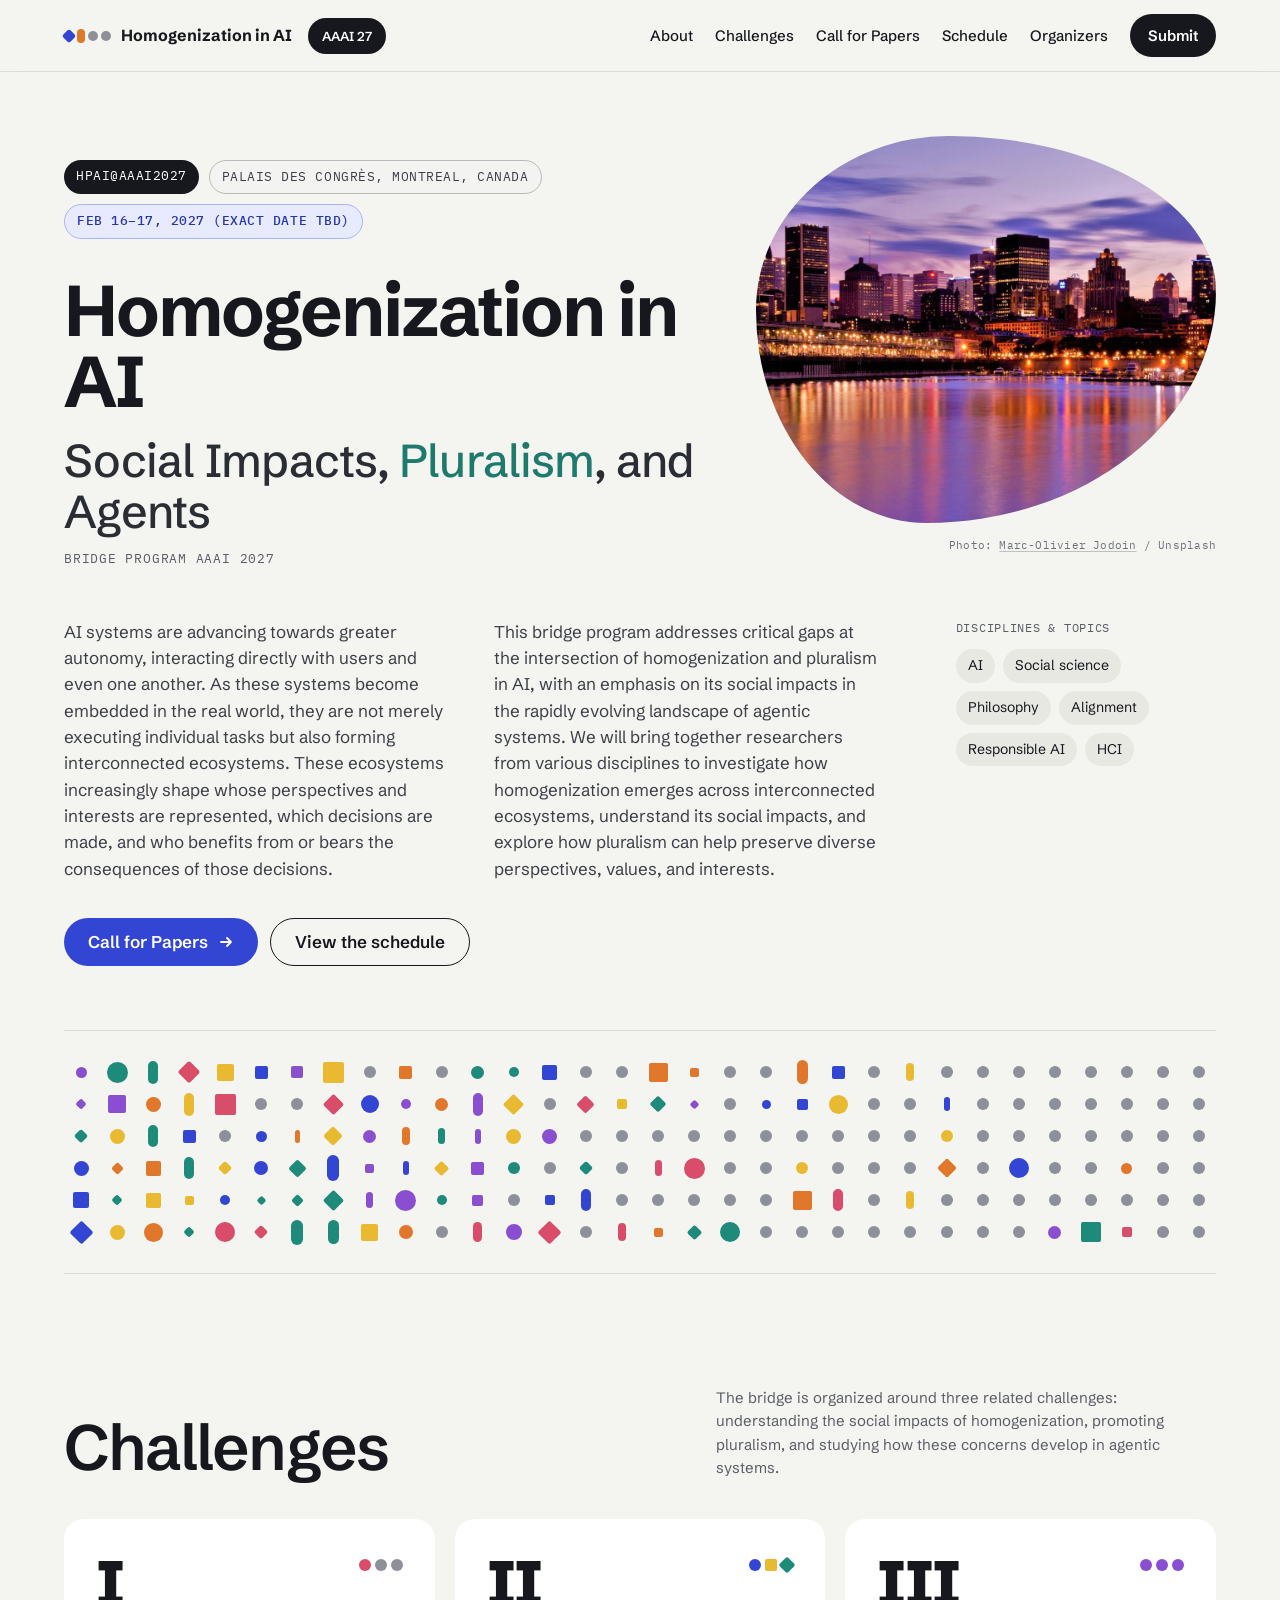
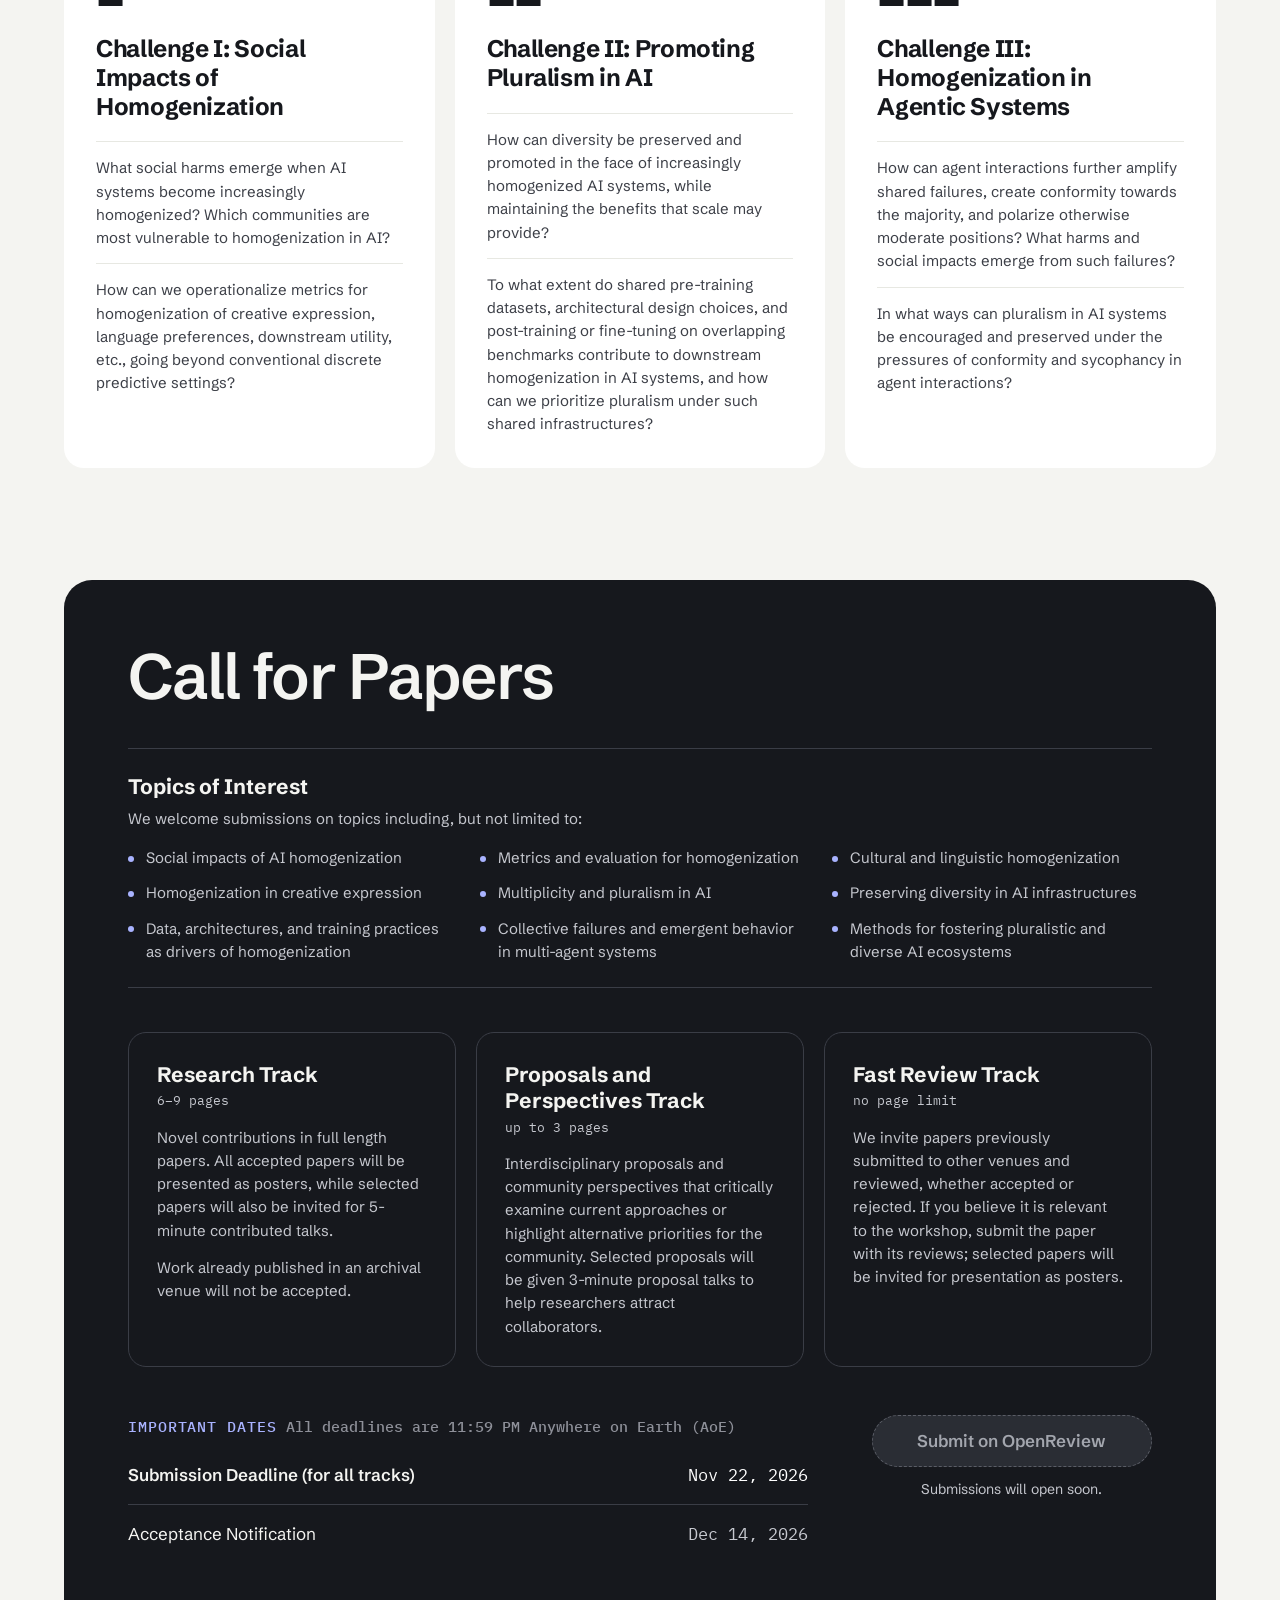
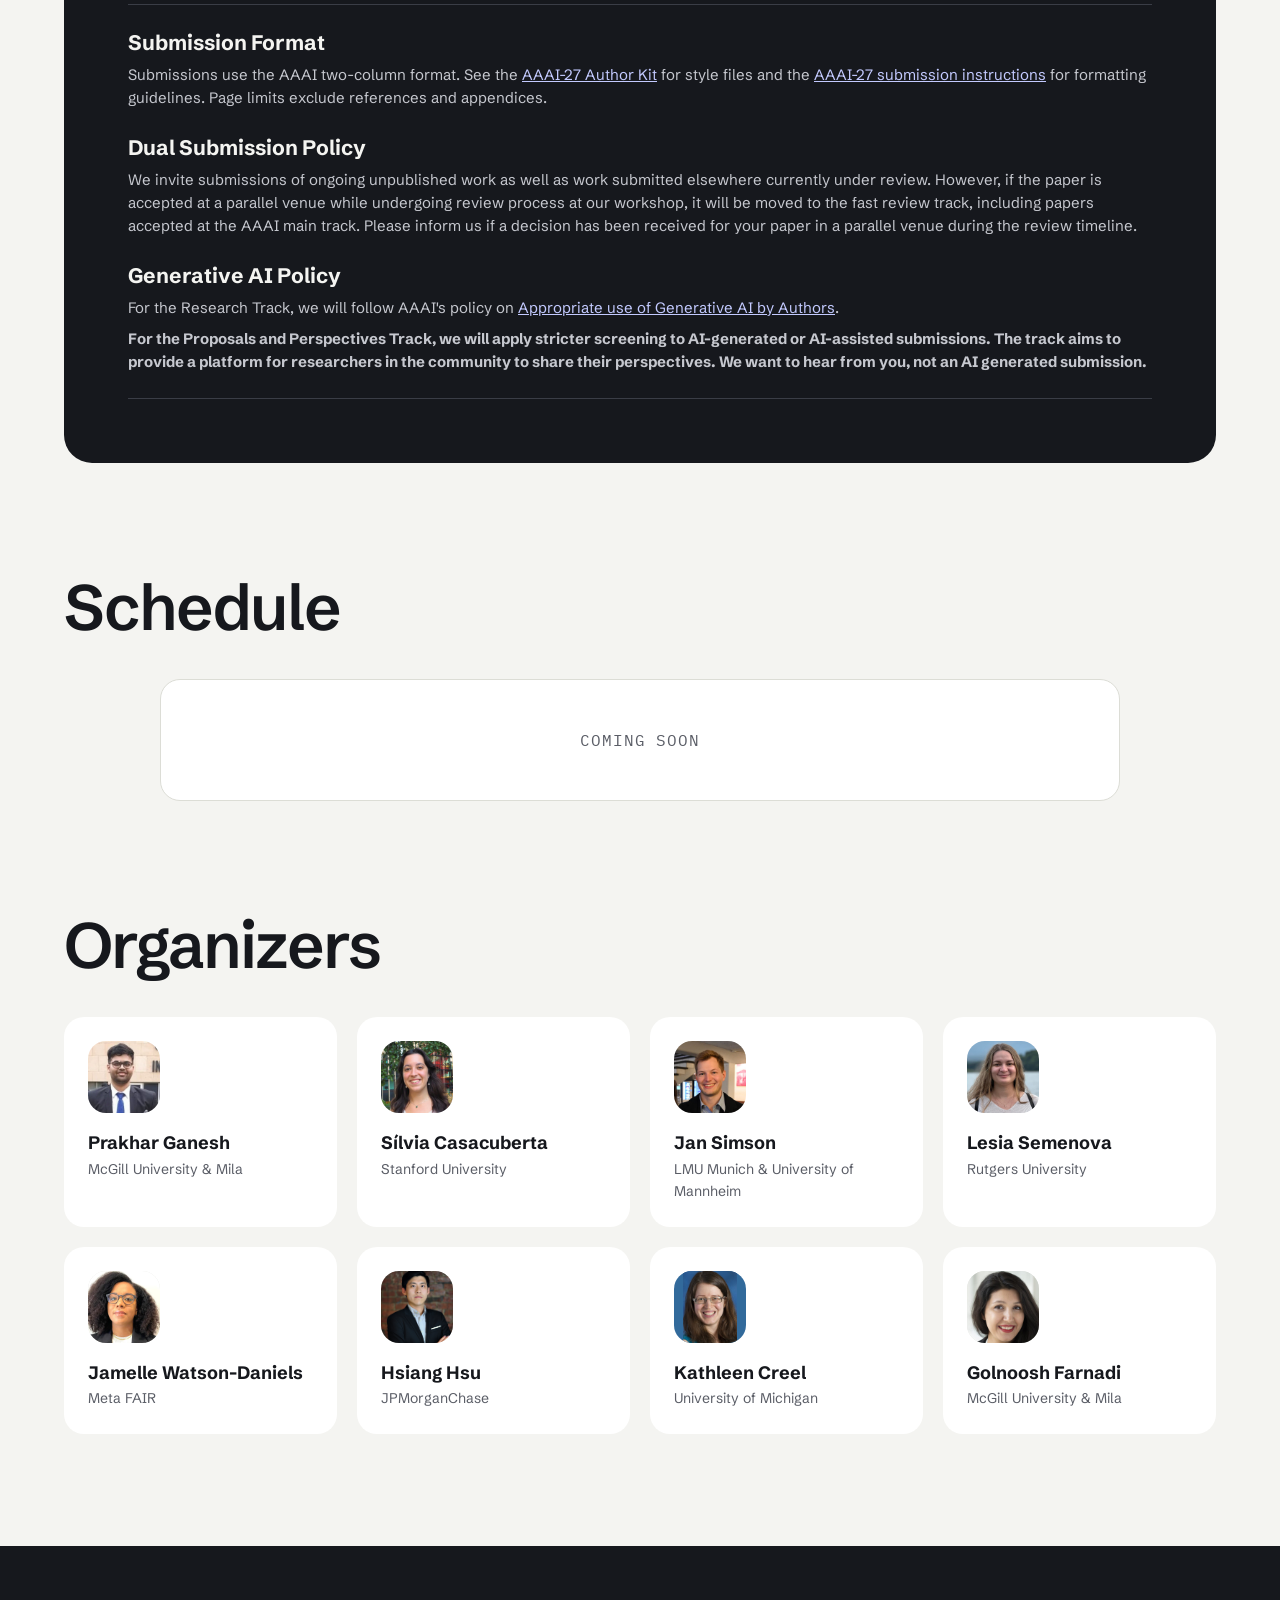
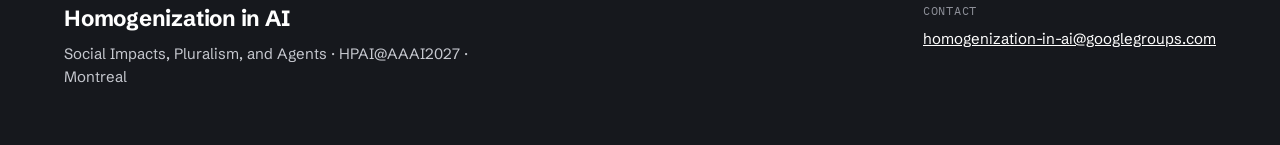
==== aaai27/index.html @ 2ce036da "Add social link preview metadata and card image Add a 1200x630 Open Graph / X card image based on th" ====
<!doctype html>
<html lang="en">
<head>
<meta charset="utf-8">
<meta name="viewport" content="width=device-width, initial-scale=1">
<title>Homogenization in AI — HPAI@AAAI2027</title>
<meta name="description" content="Homogenization in AI: Social Impacts, Pluralism, and Agents. A bridge program at AAAI 2027 in Montreal, Canada, February 16–17, 2027. Submissions due November 22, 2026.">
<link rel="canonical" href="https://homogenization-in-ai.github.io/aaai27/">
<meta name="theme-color" content="#F4F4F1">

<!-- Open Graph (Facebook, LinkedIn, WhatsApp, Slack, Discord, iMessage, Bluesky, Mastodon) -->
<meta property="og:type" content="website">
<meta property="og:site_name" content="Homogenization in AI">
<meta property="og:locale" content="en_US">
<meta property="og:url" content="https://homogenization-in-ai.github.io/aaai27/">
<meta property="og:title" content="Homogenization in AI — HPAI@AAAI2027">
<meta property="og:description" content="Social Impacts, Pluralism, and Agents. A bridge program at AAAI 2027 in Montreal, Canada. Submissions due November 22, 2026.">
<meta property="og:image" content="https://homogenization-in-ai.github.io/assets/img/social/og-image.jpg">
<meta property="og:image:secure_url" content="https://homogenization-in-ai.github.io/assets/img/social/og-image.jpg">
<meta property="og:image:type" content="image/jpeg">
<meta property="og:image:width" content="1200">
<meta property="og:image:height" content="630">
<meta property="og:image:alt" content="Homogenization in AI: Social Impacts, Pluralism, and Agents. Bridge program at AAAI 2027, February 16–17, 2027, Montreal, Canada. Call for papers deadline November 22, 2026.">

<!-- X / Twitter -->
<meta name="twitter:card" content="summary_large_image">
<meta name="twitter:title" content="Homogenization in AI — HPAI@AAAI2027">
<meta name="twitter:description" content="Social Impacts, Pluralism, and Agents. A bridge program at AAAI 2027 in Montreal, Canada. Submissions due November 22, 2026.">
<meta name="twitter:image" content="https://homogenization-in-ai.github.io/assets/img/social/og-image.jpg">
<meta name="twitter:image:alt" content="Homogenization in AI: Social Impacts, Pluralism, and Agents. Bridge program at AAAI 2027, February 16–17, 2027, Montreal, Canada. Call for papers deadline November 22, 2026.">

<!-- Icons -->
<link rel="icon" href="../assets/img/favicon.svg" type="image/svg+xml">
<link rel="icon" href="../assets/img/icon-512.png" type="image/png" sizes="512x512">
<link rel="apple-touch-icon" href="../assets/img/apple-touch-icon.png">
<link rel="preconnect" href="https://fonts.googleapis.com">
<link rel="preconnect" href="https://fonts.gstatic.com" crossorigin>
<link href="https://fonts.googleapis.com/css2?family=Schibsted+Grotesk:wght@400;500;600;700;800&amp;family=IBM+Plex+Mono:wght@400;500&amp;display=swap" rel="stylesheet">
<link rel="stylesheet" href="../assets/css/style.css">
</head>
<body>

<header class="site-header">
  <nav class="nav wrap" aria-label="Main">
    <div class="brand-group">
      <a href="#top" class="brand">
        <span class="brand-mark" aria-hidden="true">
          <span class="bm bm-diamond"></span>
          <span class="bm bm-pill"></span>
          <span class="bm bm-dot"></span>
          <span class="bm bm-dot"></span>
        </span>
        Homogenization in AI
      </a>
      <a href="./" class="event-link" aria-current="page">AAAI 27</a>
    </div>
    <div class="nav-links">
      <a href="#top">About</a>
      <a href="#challenges">Challenges</a>
      <a href="#cfp">Call for Papers</a>
      <a href="#schedule">Schedule</a>
      <a href="#organizers">Organizers</a>
      <a href="#cfp" class="nav-cta">Submit</a>
    </div>
  </nav>
</header>

<main>

<!-- HERO -->
<section id="top" class="hero wrap">
  <figure class="hero-media">
    <div class="hero-blob" role="img" aria-label="The Montreal skyline at dusk, reflected in the St. Lawrence River"></div>
    <figcaption class="photo-credit">Photo: <a href="https://unsplash.com/photos/landscape-photography-of-skyscrapers-BG9oZ15a4Xk">Marc-Olivier Jodoin</a> / Unsplash</figcaption>
  </figure>

  <div class="hero-head">
  <div class="hero-tags">
    <span class="tag tag-solid">HPAI@AAAI2027</span>
    <span class="tag tag-outline">Palais des congrès, Montreal, Canada</span>
    <span class="tag tag-date">Feb 16–17, 2027 (Exact date TBD)</span>
  </div>
  <h1 class="hero-title">Homogenization in AI</h1>
  <p class="hero-sub">Social Impacts, <span class="teal">Pluralism</span>, and Agents</p>
  <p class="hero-program">Bridge Program AAAI 2027</p>
  </div>

  <div class="hero-body">
    <div class="hero-text">
      <p>AI systems are advancing towards greater autonomy, interacting directly with users and even one another. As these systems become embedded in the real world, they are not merely executing individual tasks but also forming interconnected ecosystems. These ecosystems increasingly shape whose perspectives and interests are represented, which decisions are made, and who benefits from or bears the consequences of those decisions.</p>
      <p>This bridge program addresses critical gaps at the intersection of homogenization and pluralism in AI, with an emphasis on its social impacts in the rapidly evolving landscape of agentic systems. We will bring together researchers from various disciplines to investigate how homogenization emerges across interconnected ecosystems, understand its social impacts, and explore how pluralism can help preserve diverse perspectives, values, and interests.</p>
    </div>
    <div class="hero-topics">
      <p class="eyebrow">Disciplines &amp; topics</p>
      <div class="chips">
        <span>AI</span><span>Social science</span><span>Philosophy</span><span>Alignment</span><span>Responsible AI</span><span>HCI</span>
      </div>
    </div>
  </div>

  <div class="hero-actions">
    <a href="#cfp" class="btn btn-primary">Call for Papers
      <svg aria-hidden="true" width="16" height="16" viewBox="0 0 16 16" fill="none" stroke="currentColor" stroke-width="1.8" stroke-linecap="round" stroke-linejoin="round"><path d="M3 8h10M9 4l4 4-4 4"/></svg>
    </a>
    <a href="#schedule" class="btn btn-outline">View the schedule</a>
  </div>
</section>

<!-- MOTIF: diversity converging into sameness -->
<section class="wrap motif-section" aria-label="Illustration: varied shapes gradually converge into identical grey dots">
  <div class="motif-frame">
    <div class="motif" id="motif" aria-hidden="true"></div>
  </div>
</section>

<!-- CHALLENGES -->
<section id="challenges" class="section wrap">
  <div class="section-head">
    <h2>Challenges</h2>
    <p>The bridge is organized around three related challenges: understanding the social impacts of homogenization, promoting pluralism, and studying how these concerns develop in agentic systems.</p>
  </div>
  <div class="cards">
    <article class="card">
      <div class="card-top">
        <span class="numeral">I</span>
        <span class="glyphs" aria-hidden="true"><span class="g dot rose"></span><span class="g dot grey"></span><span class="g dot grey"></span></span>
      </div>
      <h3>Challenge I: Social Impacts of Homogenization</h3>
      <ul>
        <li>What social harms emerge when AI systems become increasingly homogenized? Which communities are most vulnerable to homogenization in AI?</li>
        <li>How can we operationalize metrics for homogenization of creative expression, language preferences, downstream utility, etc., going beyond conventional discrete predictive settings?</li>
      </ul>
    </article>
    <article class="card">
      <div class="card-top">
        <span class="numeral">II</span>
        <span class="glyphs" aria-hidden="true"><span class="g dot blue"></span><span class="g sq yellow"></span><span class="g sq diamond teal-bg"></span></span>
      </div>
      <h3>Challenge II: Promoting Pluralism in AI</h3>
      <ul>
        <li>How can diversity be preserved and promoted in the face of increasingly homogenized AI systems, while maintaining the benefits that scale may provide?</li>
        <li>To what extent do shared pre-training datasets, architectural design choices, and post-training or fine-tuning on overlapping benchmarks contribute to downstream homogenization in AI systems, and how can we prioritize pluralism under such shared infrastructures?</li>
      </ul>
    </article>
    <article class="card">
      <div class="card-top">
        <span class="numeral">III</span>
        <span class="glyphs" aria-hidden="true"><span class="g dot purple"></span><span class="g dot purple"></span><span class="g dot purple"></span></span>
      </div>
      <h3>Challenge III: Homogenization in Agentic Systems</h3>
      <ul>
        <li>How can agent interactions further amplify shared failures, create conformity towards the majority, and polarize otherwise moderate positions? What harms and social impacts emerge from such failures?</li>
        <li>In what ways can pluralism in AI systems be encouraged and preserved under the pressures of conformity and sycophancy in agent interactions?</li>
      </ul>
    </article>
  </div>
</section>

<!-- CALL FOR PAPERS -->
<section id="cfp" class="section wrap">
  <div class="cfp">
    <h2>Call for Papers</h2>
    <div class="topics-interest">
      <h3>Topics of Interest</h3>
      <p>We welcome submissions on topics including, but not limited to:</p>
      <ul>
        <li>Social impacts of AI homogenization</li>
        <li>Metrics and evaluation for homogenization</li>
        <li>Cultural and linguistic homogenization</li>
        <li>Homogenization in creative expression</li>
        <li>Multiplicity and pluralism in AI</li>
        <li>Preserving diversity in AI infrastructures</li>
        <li>Data, architectures, and training practices as drivers of homogenization</li>
        <li>Collective failures and emergent behavior in multi-agent systems</li>
        <li>Methods for fostering pluralistic and diverse AI ecosystems</li>
      </ul>
    </div>
    <div class="tracks">
      <div class="track">
        <div class="track-head"><h3>Research Track</h3><span class="mono">6–9 pages</span></div>
        <p>Novel contributions in full length papers. All accepted papers will be presented as posters, while selected papers will also be invited for 5-minute contributed talks.</p>
        <p>Work already published in an archival venue will not be accepted.</p>
      </div>
      <div class="track">
        <div class="track-head"><h3>Proposals and Perspectives Track</h3><span class="mono">up to 3 pages</span></div>
        <p>Interdisciplinary proposals and community perspectives that critically examine current approaches or highlight alternative priorities for the community. Selected proposals will be given 3-minute proposal talks to help researchers attract collaborators.</p>
      </div>
      <div class="track">
        <div class="track-head"><h3>Fast Review Track</h3><span class="mono">no page limit</span></div>
        <p>We invite papers previously submitted to other venues and reviewed, whether accepted or rejected. If you believe it is relevant to the workshop, submit the paper with its reviews; selected papers will be invited for presentation as posters.</p>
      </div>
    </div>

    <div class="cfp-bottom">
      <div class="dates">
        <h3 class="dates-title">Important dates <span>All deadlines are 11:59 PM Anywhere on Earth (AoE)</span></h3>
        <dl>
          <div><dt class="strong">Submission Deadline (for all tracks)</dt><dd class="bright">Nov 22, 2026</dd></div>
          <div><dt>Acceptance Notification</dt><dd>Dec 14, 2026</dd></div>
        </dl>
      </div>
      <div class="submit">
        <button type="button" class="btn-disabled" disabled aria-describedby="submit-note">Submit on OpenReview</button>
        <p id="submit-note" class="submit-note">Submissions will open soon.</p>
      </div>
    </div>

    <div class="submission-info">
      <div class="submission-format">
        <h3>Submission Format</h3>
        <p>Submissions use the AAAI two-column format. See the <a href="https://aaai.org/authorkit27/">AAAI-27 Author Kit</a> for style files and the <a href="https://aaai.org/conference/aaai/aaai-27/submission-instructions/">AAAI-27 submission instructions</a> for formatting guidelines. Page limits exclude references and appendices.</p>
      </div>
      <div class="dual-submission-policy">
        <h3>Dual Submission Policy</h3>
        <p>We invite submissions of ongoing unpublished work as well as work submitted elsewhere currently under review. However, if the paper is accepted at a parallel venue while undergoing review process at our workshop, it will be moved to the fast review track, including papers accepted at the AAAI main track. Please inform us if a decision has been received for your paper in a parallel venue during the review timeline.</p>
      </div>
      <div class="generative-ai-policy">
        <h3>Generative AI Policy</h3>
        <p>For the Research Track, we will follow AAAI's policy on <a href="https://aaai.org/conference/aaai/aaai-27/main-technical-track-call/">Appropriate use of Generative AI by Authors</a>.</p>
        <p><strong>For the Proposals and Perspectives Track, we will apply stricter screening to AI-generated or AI-assisted submissions. The track aims to provide a platform for researchers in the community to share their perspectives. We want to hear from you, not an AI generated submission.</strong></p>
      </div>
    </div>
  </div>
</section>

<!-- SCHEDULE -->
<section id="schedule" class="section wrap">
  <div class="section-head">
    <h2>Schedule</h2>
  </div>
  <div class="schedule-coming-soon">
    <p>Coming soon</p>
  </div>
</section>

<!-- ORGANIZERS -->
<section id="organizers" class="section wrap">
  <div class="section-head">
    <h2>Organizers</h2>
  </div>
  <ul class="people">
    <li class="person">
      <img class="avatar" src="../assets/organizers/prakhar-ganesh.jpg" alt="" width="72" height="72" loading="lazy">
      <div><p class="name"><a href="https://prakharg24.github.io/">Prakhar Ganesh</a></p><p class="affil">McGill University &amp; Mila</p></div>
    </li>
    <li class="person">
      <img class="avatar" src="../assets/organizers/silvia-casacuberta.jpg" alt="" width="72" height="72" loading="lazy">
      <div><p class="name"><a href="https://silviacasacuberta.com/">Sílvia Casacuberta</a></p><p class="affil">Stanford University</p></div>
    </li>
    <li class="person">
      <img class="avatar" src="../assets/organizers/jan-simson.jpg" alt="" width="72" height="72" loading="lazy">
      <div><p class="name"><a href="https://simson.io/">Jan Simson</a></p><p class="affil">LMU Munich &amp; University of Mannheim</p></div>
    </li>
    <li class="person">
      <img class="avatar" src="../assets/organizers/lesia-semenova.jpg" alt="" width="72" height="72" loading="lazy">
      <div><p class="name"><a href="https://lesiasemenova.github.io/">Lesia Semenova</a></p><p class="affil">Rutgers University</p></div>
    </li>
    <li class="person">
      <img class="avatar avatar-jamelle" src="../assets/organizers/jamelle-watson-daniels.jpg" alt="" width="72" height="72" loading="lazy">
      <div><p class="name"><a href="https://www.jamellewd.com/">Jamelle Watson-Daniels</a></p><p class="affil">Meta FAIR</p></div>
    </li>
    <li class="person">
      <img class="avatar avatar-hsiang" src="../assets/organizers/hsiang-hsu.jpg?v=2" alt="" width="72" height="72" loading="lazy">
      <div><p class="name"><a href="https://hsianghsu.github.io/">Hsiang Hsu</a></p><p class="affil">JPMorganChase</p></div>
    </li>
    <li class="person">
      <img class="avatar avatar-kathleen" src="../assets/organizers/kathleen-creel.jpg?v=2" alt="" width="72" height="72" loading="lazy">
      <div><p class="name"><a href="https://kathleenacreel.com/">Kathleen Creel</a></p><p class="affil">University of Michigan</p></div>
    </li>
    <li class="person">
      <img class="avatar avatar-golnoosh" src="../assets/organizers/golnoosh-farnadi.jpg" alt="" width="72" height="72" loading="lazy">
      <div><p class="name"><a href="https://gfarnadi.github.io/">Golnoosh Farnadi</a></p><p class="affil">McGill University &amp; Mila</p></div>
    </li>
  </ul>
</section>

</main>

<footer class="site-footer">
  <div class="wrap footer-inner">
    <div>
      <p class="footer-title">Homogenization in AI</p>
      <p class="footer-sub">Social Impacts, Pluralism, and Agents · HPAI@AAAI2027 · Montreal</p>
    </div>
    <div class="footer-contact">
      <span class="eyebrow">Contact</span>
      <a href="mailto:homogenization-in-ai@googlegroups.com">homogenization-in-ai@googlegroups.com</a>
    </div>
  </div>
</footer>

<script src="../assets/js/main.js" defer></script>
</body>
</html>
---- assets/css/style.css ----
:root {
  --bg: #F4F4F1;
  --ink: #16181D;
  --ink-2: #2A2D34;
  --ink-3: #3C3F47;
  --muted: #5A5D66;
  --rule: #DCDDD6;
  --rule-soft: #E7E8E2;
  --rule-row: #ECEDE7;
  --chip: #E7E8E2;
  --card: #FFFFFF;
  --accent: #3346D3;
  --orange: #E0772B;
  --teal: #1E8A7A;
  --teal-ink: #1E7A6C;
  --purple: #8A4FD0;
  --rose: #D94C6A;
  --yellow: #E8B931;
  --grey: #8E9099;
  --dark: #16181D;
  --dark-rule: #3A3D46;
  --dark-text: #C6C8CF;
  --dark-muted: #A3A6AE;
  --link: #2B3BB8;
  --link-hover: #16207A;
  --mono: 'IBM Plex Mono', ui-monospace, SFMono-Regular, Menlo, monospace;
  --sans: 'Schibsted Grotesk', system-ui, sans-serif;
}

*, *::before, *::after { box-sizing: border-box; }
html { scroll-behavior: smooth; scroll-padding-top: 72px; }
@media (prefers-reduced-motion: reduce) { html { scroll-behavior: auto; } }

body {
  margin: 0;
  background: var(--bg);
  color: var(--ink);
  font-family: var(--sans);
  font-size: 17px;
  line-height: 1.55;
  overflow-x: clip;
  -webkit-font-smoothing: antialiased;
}

a { color: var(--link); }
a:hover { color: var(--link-hover); }
:focus-visible { outline: 2px solid var(--accent); outline-offset: 3px; border-radius: 4px; }

.wrap { max-width: 1200px; margin: 0 auto; padding-left: 24px; padding-right: 24px; }
.mono { font-family: var(--mono); }
.eyebrow {
  margin: 0;
  font-family: var(--mono);
  font-size: 12px;
  letter-spacing: 0.06em;
  text-transform: uppercase;
  color: var(--muted);
}

/* ---------- Nav ---------- */
.site-header {
  position: sticky; top: 0; z-index: 5;
  background: rgba(244, 244, 241, 0.92);
  -webkit-backdrop-filter: blur(8px);
  backdrop-filter: blur(8px);
  border-bottom: 1px solid var(--rule);
}
.nav {
  padding-top: 14px; padding-bottom: 14px;
  display: flex; flex-wrap: wrap; align-items: center; justify-content: space-between;
  gap: 12px 32px;
}
.brand {
  display: flex; align-items: center; gap: 10px;
  text-decoration: none; color: var(--ink); font-weight: 700; font-size: 16px;
}
.brand:hover { color: var(--ink); }
.brand-group { display: flex; flex-wrap: wrap; align-items: center; gap: 12px 16px; }
.event-link {
  display: inline-flex; align-items: center; min-height: 36px; padding: 0 14px;
  border-radius: 999px; background: var(--ink); color: #FFFFFF;
  font-size: 13px; font-weight: 600; text-decoration: none;
}
.event-link:hover { background: var(--accent); color: #FFFFFF; }
.brand-mark { display: flex; align-items: center; gap: 3px; }
.bm { display: block; }
.bm-diamond { width: 10px; height: 10px; border-radius: 2px; background: var(--accent); transform: rotate(45deg); }
.bm-pill { width: 8px; height: 14px; border-radius: 4px; background: var(--orange); }
.bm-dot { width: 10px; height: 10px; border-radius: 50%; background: var(--grey); }

.nav-links {
  display: flex; flex-wrap: wrap; align-items: center;
  gap: 4px 22px; font-size: 15px; font-weight: 500;
}
.nav-links a { color: var(--ink); text-decoration: none; padding: 10px 0; }
.nav-links a:hover { color: var(--accent); }
.nav-links .nav-cta {
  background: var(--ink); color: #FFFFFF;
  padding: 10px 18px; border-radius: 999px; font-weight: 600;
}
.nav-links .nav-cta:hover { background: var(--accent); color: #FFFFFF; }

/* When the links wrap below the brand (narrow screens), they fold away while
   scrolling down and return on scroll up. The header's margin grows by exactly
   what the links lose, so the page below never shifts. */
.site-header.nav-wrapped .nav { row-gap: 0; }
.site-header.nav-wrapped .nav-links {
  height: var(--nav-links-h, auto);
  margin-top: 12px;
  overflow: hidden;
  transition: height 240ms ease, margin-top 240ms ease, opacity 200ms ease, visibility 240ms;
}
.site-header.nav-wrapped { transition: margin-bottom 240ms ease; }
.site-header.nav-wrapped.nav-collapsed { margin-bottom: calc(var(--nav-links-h, 0px) + 12px); }
.site-header.nav-wrapped.nav-collapsed .nav-links {
  height: 0; margin-top: 0; opacity: 0; visibility: hidden;
}
@media (prefers-reduced-motion: reduce) {
  .site-header.nav-wrapped, .site-header.nav-wrapped .nav-links { transition: none; }
}

/* ---------- Hero ---------- */
.hero { --blob-w: min(460px, 36vw); position: relative; padding-top: 88px; padding-bottom: 40px; }
.hero-head { padding-right: calc(var(--blob-w) + 40px); min-height: calc(var(--blob-w) * 0.84 + 24px); }
.hero > *:not(.hero-media) { position: relative; z-index: 1; }

.hero-media {
  position: absolute; z-index: 0;
  top: 64px; right: 24px;
  width: var(--blob-w);
  margin: 0;
}
.hero-blob {
  width: 100%;
  aspect-ratio: 500 / 420;
  background: #D3DCEA url("../img/montreal.jpg") center / cover no-repeat;
  border-radius: 42% 58% 63% 37% / 45% 40% 60% 55%;
  animation: blobMorph 36s ease-in-out infinite;
}
@keyframes blobMorph {
  0%   { border-radius: 42% 58% 63% 37% / 45% 40% 60% 55%; }
  33%  { border-radius: 58% 42% 38% 62% / 55% 62% 38% 45%; }
  66%  { border-radius: 38% 62% 55% 45% / 62% 38% 62% 38%; }
  100% { border-radius: 42% 58% 63% 37% / 45% 40% 60% 55%; }
}
@media (prefers-reduced-motion: reduce) { .hero-blob { animation: none; } }

.photo-credit {
  margin-top: 14px;
  text-align: right;
  font-family: var(--mono);
  font-size: 11px;
  letter-spacing: 0.02em;
  color: #6E717A;
}
.photo-credit a { color: inherit; text-decoration-color: rgba(110, 113, 122, 0.4); text-underline-offset: 2px; }
.photo-credit a:hover { color: var(--ink); }

.hero-tags {
  display: flex; flex-wrap: wrap; gap: 10px;
  font-family: var(--mono); font-size: 13px; letter-spacing: 0.04em; text-transform: uppercase;
}
.tag { padding: 6px 12px; border-radius: 999px; }
.tag-solid { background: var(--ink); color: #FFFFFF; text-transform: none; }
.tag-outline { border: 1px solid #B9BBB3; color: var(--ink-3); background: rgba(244, 244, 241, 0.7); }
.tag-date { border: 1px solid #A9B3FF; color: #2535B0; background: #E8EBFF; font-weight: 500; }

.hero-title {
  margin: 36px 0 0;
  font-size: clamp(38px, 5.6vw, 84px);
  line-height: 1; letter-spacing: -0.03em; font-weight: 700;
}
.hero-sub {
  margin: 18px 0 0;
  font-size: clamp(26px, 3.6vw, 52px);
  line-height: 1.1; font-weight: 500; color: var(--ink-2); letter-spacing: -0.02em;
}
.hero-program {
  margin: 12px 0 0;
  font-family: var(--mono); font-size: 13px; letter-spacing: 0.06em;
  text-transform: uppercase; color: var(--muted);
}
.teal { color: var(--teal-ink); }

.hero-body { margin-top: 48px; display: flex; flex-wrap: wrap; gap: 32px 72px; }
.hero-text {
  flex: 999 1 560px; min-width: 0;
  display: grid; grid-template-columns: repeat(auto-fit, minmax(260px, 1fr));
  gap: 20px 40px; color: var(--ink-3);
}
.hero-text p { margin: 0; }
.hero-text strong { color: var(--ink); font-weight: 600; }
.hero-topics { flex: 1 1 260px; max-width: 340px; }
.chips { margin-top: 12px; display: flex; flex-wrap: wrap; gap: 8px; font-size: 14px; }
.chips span { padding: 6px 12px; border-radius: 999px; background: var(--chip); }

.hero-actions { margin-top: 36px; display: flex; flex-wrap: wrap; gap: 12px; }
.btn {
  display: inline-flex; align-items: center; gap: 10px;
  min-height: 48px; padding: 0 24px; border-radius: 999px;
  text-decoration: none; font-weight: 600;
  transition: background-color 160ms ease, color 160ms ease;
}
.btn-primary { background: var(--accent); color: #FFFFFF; }
.btn-primary:hover { background: #2535B0; color: #FFFFFF; }
.btn-outline { border: 1.5px solid var(--ink); color: var(--ink); }
.btn-outline:hover { background: var(--ink); color: #FFFFFF; }

/* Hero on narrower screens: the photo moves into the flow so text never sits on top of it */
@media (max-width: 900px) {
  .hero { padding-top: 40px; }
  .hero-media {
    position: relative; top: auto; right: auto;
    width: min(440px, 88%);
    margin: 0 0 32px auto;
  }
  .hero-head { padding-right: 0; min-height: 0; }
  .hero-title { margin-top: 24px; font-size: clamp(38px, 8vw, 72px); }
}

/* ---------- Motif ---------- */
.motif-section { padding-top: 24px; }
.motif-frame {
  border-top: 1px solid var(--rule);
  border-bottom: 1px solid var(--rule);
  padding: 28px 0;
  overflow: hidden;
}
.motif { display: flex; justify-content: space-between; gap: 2px; min-height: 186px; }
.motif-col { display: flex; flex-direction: column; align-items: center; gap: 6px; flex: 1 1 0; min-width: 0; }
.motif-cell { height: 26px; width: 100%; display: flex; align-items: center; justify-content: center; }
.motif-mark {
  transition: transform 380ms cubic-bezier(.34, 1.56, .64, 1), background-color 380ms ease,
              width 380ms ease, height 380ms ease, border-radius 380ms ease;
}
@media (prefers-reduced-motion: reduce) { .motif-mark { transition: none; } }

/* ---------- Sections ---------- */
.section { padding-top: 112px; }
.section-head {
  display: flex; flex-wrap: wrap; align-items: end; justify-content: space-between;
  gap: 16px 40px;
}
.section-head h2, .cfp h2 {
  margin: 0;
  font-size: clamp(40px, 5vw, 72px);
  line-height: 1; letter-spacing: -0.03em; font-weight: 600;
}
.section-head p { margin: 0; max-width: 460px; color: var(--muted); font-size: 15px; }
#challenges .section-head p { max-width: 500px; }

/* ---------- Challenges ---------- */
.cards {
  margin-top: 40px;
  display: grid; grid-template-columns: repeat(auto-fit, minmax(300px, 1fr)); gap: 20px;
}
.card {
  background: var(--card); border-radius: 20px; padding: 32px;
  display: flex; flex-direction: column; gap: 20px;
}
.card-top { display: flex; justify-content: space-between; align-items: start; }
.numeral { font-size: 64px; line-height: 1; font-weight: 800; letter-spacing: -0.04em; }
.glyphs { display: flex; gap: 4px; padding-top: 8px; }
.g { display: block; width: 12px; height: 12px; }
.g.dot { border-radius: 50%; }
.g.sq { border-radius: 2px; }
.g.diamond { transform: rotate(45deg); }
.rose { background: var(--rose); }
.grey { background: var(--grey); }
.blue { background: var(--accent); }
.yellow { background: var(--yellow); }
.teal-bg { background: var(--teal); }
.purple { background: var(--purple); }
.card h3 { margin: 0; font-size: 24px; line-height: 1.2; letter-spacing: -0.015em; }
.card ul {
  margin: 0; padding: 0; list-style: none;
  display: flex; flex-direction: column; gap: 14px;
  color: var(--ink-3); font-size: 15px;
}
.card li { padding-top: 14px; border-top: 1px solid var(--rule-soft); }

/* ---------- Call for papers ---------- */
.cfp {
  background: var(--dark); color: var(--bg);
  border-radius: 28px; padding: clamp(28px, 5vw, 64px);
}
.topics-interest {
  margin-top: 40px; padding: 24px 0;
  border-top: 1px solid var(--dark-rule); border-bottom: 1px solid var(--dark-rule);
}
.topics-interest h3 { margin: 0; font-size: 21px; line-height: 1.25; }
.topics-interest p { margin: 8px 0 0; color: var(--dark-text); font-size: 15px; }
.topics-interest ul {
  margin: 16px 0 0; padding: 0; list-style: none;
  display: grid; grid-template-columns: repeat(auto-fit, minmax(260px, 1fr)); gap: 12px 32px;
}
.topics-interest li {
  position: relative; padding-left: 18px; color: var(--dark-text); font-size: 15px;
}
.topics-interest li::before {
  content: ""; position: absolute; top: 0.65em; left: 0;
  width: 6px; height: 6px; border-radius: 50%; background: #A9B3FF;
}
.tracks {
  margin-top: 44px;
  display: grid; grid-template-columns: repeat(auto-fit, minmax(280px, 1fr)); gap: 20px;
}
.track {
  border: 1px solid var(--dark-rule); border-radius: 18px; padding: 28px;
  display: flex; flex-direction: column; gap: 14px;
}
.track-head { display: flex; flex-direction: column; gap: 4px; }
.track h3 { margin: 0; font-size: 21px; line-height: 1.25; }
.track .mono { font-size: 13px; color: var(--dark-text); }
.track p { margin: 0; color: var(--dark-text); font-size: 15px; }

.submission-info {
  margin-top: 40px; padding: 24px 0;
  border-top: 1px solid var(--dark-rule); border-bottom: 1px solid var(--dark-rule);
}
.dual-submission-policy, .generative-ai-policy { margin-top: 24px; }
.submission-format h3, .dual-submission-policy h3, .generative-ai-policy h3 { margin: 0; font-size: 21px; line-height: 1.25; }
.submission-format p, .dual-submission-policy p, .generative-ai-policy p { margin: 8px 0 0; color: var(--dark-text); font-size: 15px; }
.submission-format a, .dual-submission-policy a, .generative-ai-policy a { color: #C3CAFF; }
.submission-format a:hover, .dual-submission-policy a:hover, .generative-ai-policy a:hover { color: #FFFFFF; }

.cfp-bottom { margin-top: 48px; display: flex; flex-wrap: wrap; gap: 40px 64px; align-items: start; }
.dates { flex: 999 1 520px; min-width: 0; }
.dates-title {
  margin: 0 0 8px;
  font-family: var(--mono); font-size: 15px; font-weight: 500;
  letter-spacing: 0.06em; text-transform: uppercase; color: #A9B3FF;
}
.dates-title span { color: var(--grey); text-transform: none; letter-spacing: 0; }
.dates dl { margin: 0; display: flex; flex-direction: column; }
.dates dl > div {
  display: flex; flex-wrap: wrap; justify-content: space-between; gap: 4px 16px;
  padding: 16px 0; border-bottom: 1px solid var(--dark-rule);
}
.dates dl > div:last-child { border-bottom: 0; }
.dates dt.strong { font-weight: 600; }
.dates dd { margin: 0; font-family: var(--mono); color: var(--dark-text); }
.dates dd.bright { color: #FFFFFF; }

.submit { flex: 1 1 280px; display: flex; flex-direction: column; gap: 12px; }
.btn-disabled {
  display: inline-flex; align-items: center; justify-content: center; gap: 10px;
  min-height: 52px; padding: 0 24px; border-radius: 999px;
  border: 1px dashed var(--muted); background: var(--ink-2); color: var(--dark-muted);
  font: inherit; font-weight: 600; cursor: not-allowed;
}
.submit-note { margin: 0; font-size: 14px; color: var(--dark-text); text-align: center; }

/* ---------- Schedule ---------- */
.schedule-coming-soon {
  max-width: 960px; margin: 40px auto 0; padding: 48px 24px;
  border: 1px solid var(--rule); border-radius: 20px; background: var(--card);
  text-align: center;
}
.schedule-coming-soon p {
  margin: 0; color: var(--muted); font-family: var(--mono);
  font-size: 16px; letter-spacing: 0.06em; text-transform: uppercase;
}

/* ---------- Organizers ---------- */
.people {
  list-style: none; margin: 40px 0 0; padding: 0;
  display: grid; grid-template-columns: repeat(auto-fill, minmax(250px, 1fr)); gap: 20px;
}
.person {
  background: var(--card); border-radius: 20px; padding: 24px;
  display: flex; flex-direction: column; gap: 16px;
}
.avatar {
  display: block; width: 72px; height: 72px; object-fit: cover;
  border-radius: 18px; background: var(--chip);
}
.avatar-hsiang { object-position: center 32%; }
.avatar-kathleen { object-fit: contain; background: #326A9B; }
.avatar-jamelle, .avatar-golnoosh { object-fit: contain; }
.person .name { margin: 0; font-weight: 700; font-size: 18px; }
.person .name a { color: var(--ink); text-decoration: none; }
.person .name a:hover { color: var(--accent); text-decoration: underline; text-underline-offset: 3px; }
.person .affil { margin: 2px 0 0; font-size: 14px; color: var(--muted); }

/* ---------- Footer ---------- */
.site-footer { margin-top: 112px; background: var(--dark); color: var(--dark-text); }
.footer-inner {
  padding-top: 56px; padding-bottom: 56px;
  display: flex; flex-wrap: wrap; justify-content: space-between; gap: 32px;
}
.footer-title { margin: 0; color: #FFFFFF; font-weight: 700; font-size: 22px; letter-spacing: -0.01em; }
.footer-sub { margin: 6px 0 0; font-size: 15px; max-width: 460px; }
.footer-contact { display: flex; flex-direction: column; gap: 6px; font-size: 15px; color: #FFFFFF; }
.footer-contact .eyebrow { color: var(--grey); }
.footer-contact a { color: #FFFFFF; }
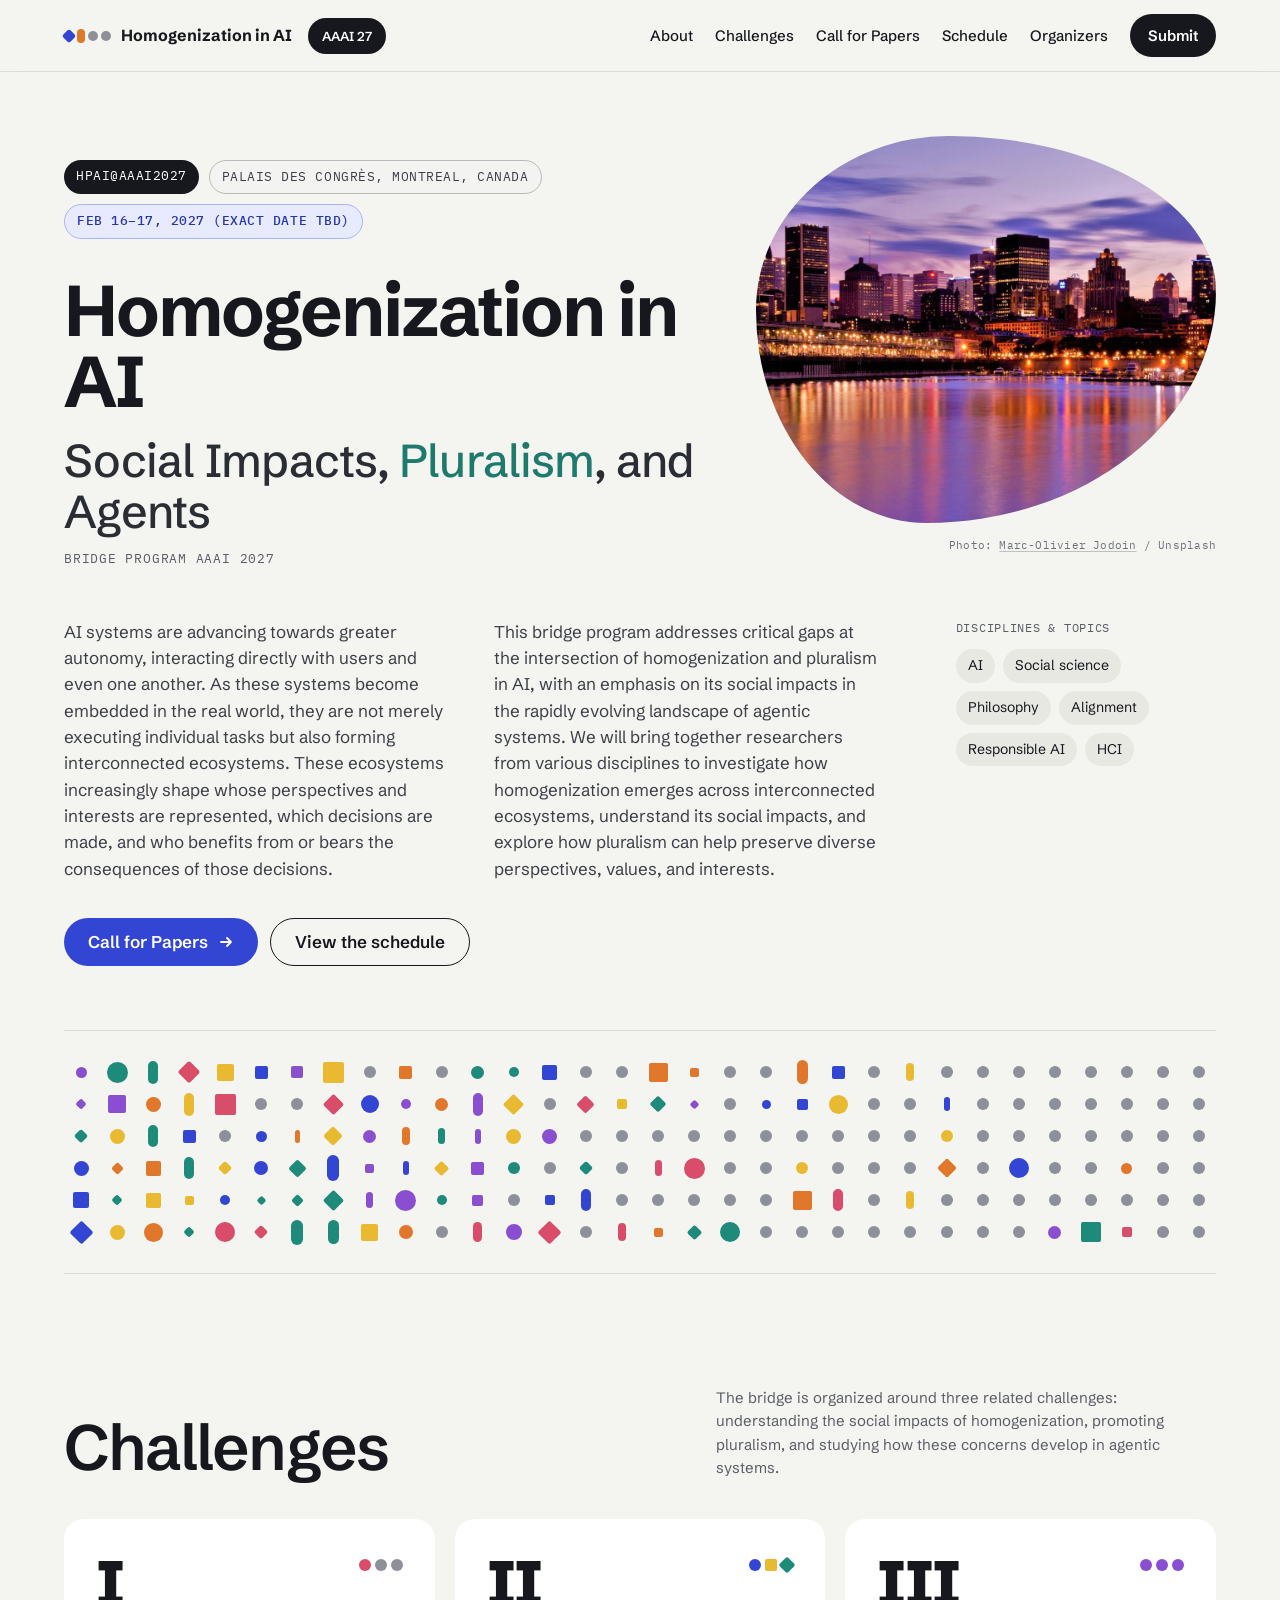
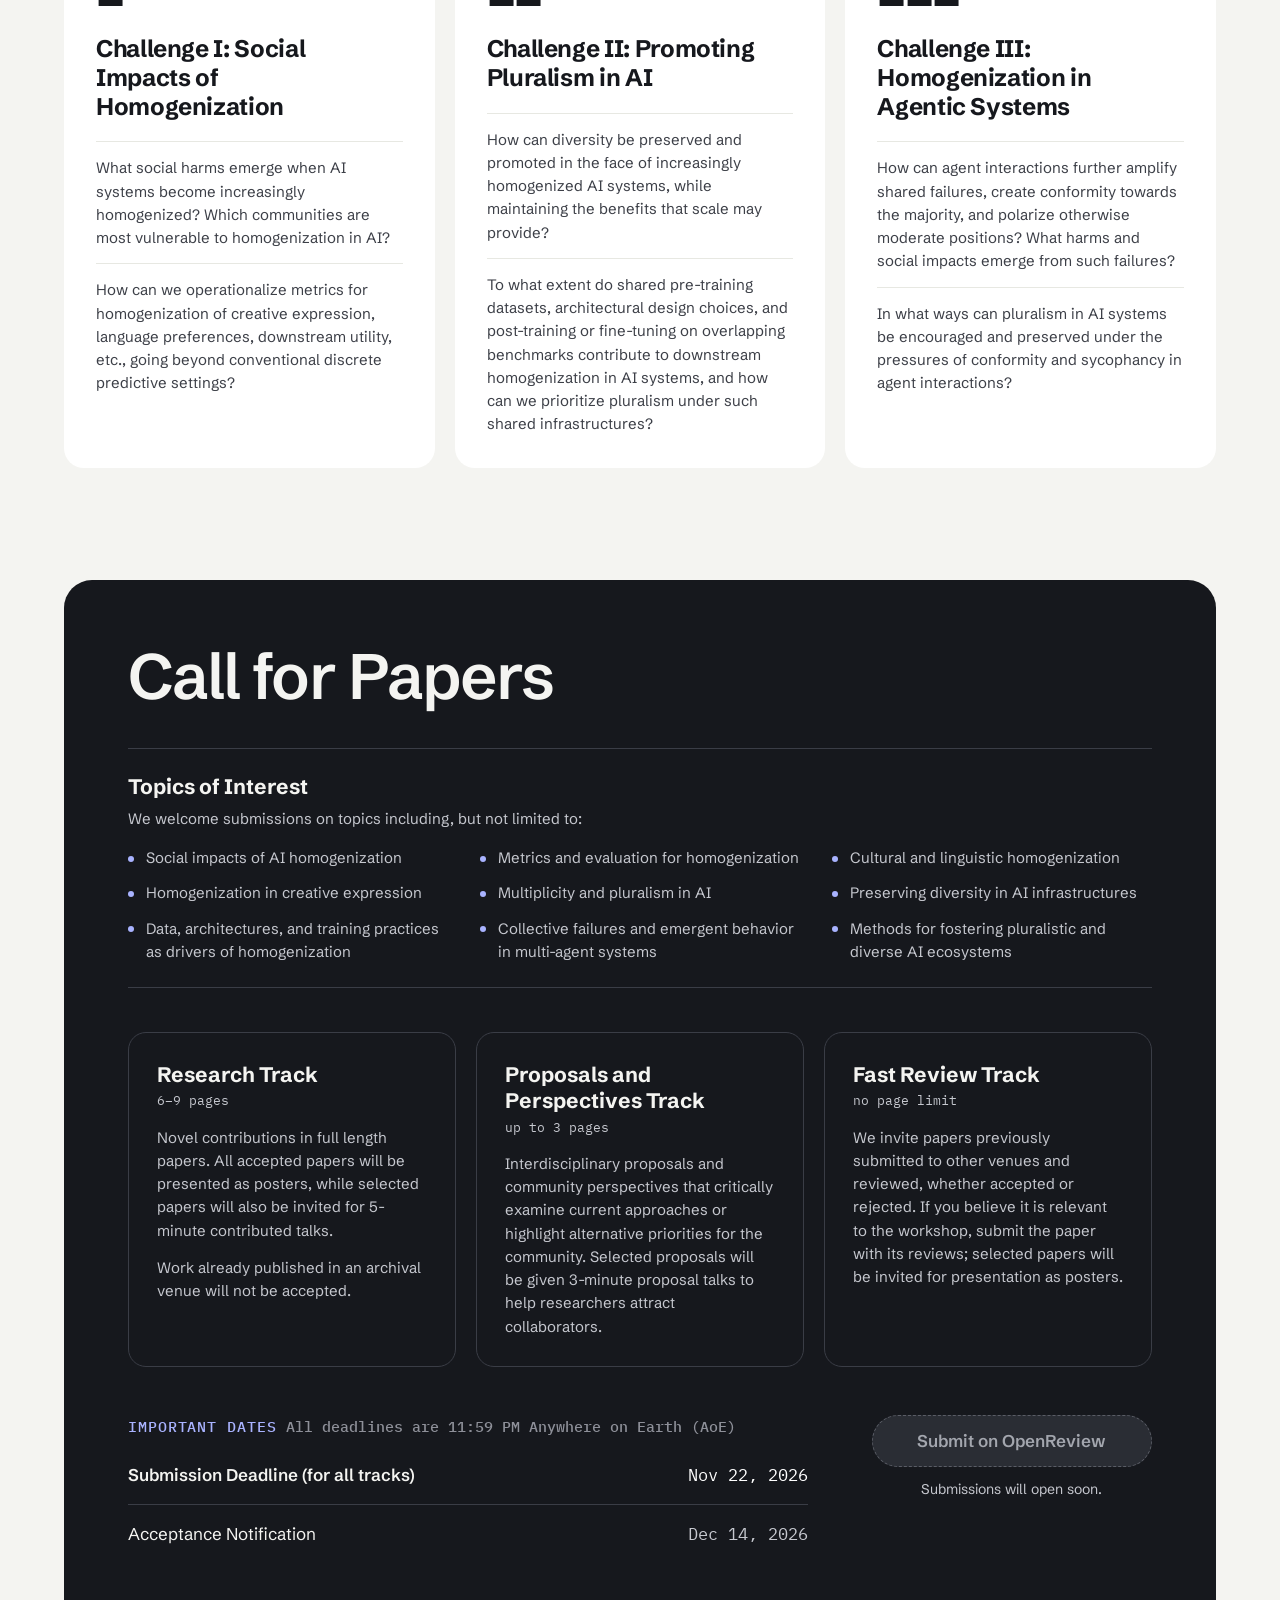
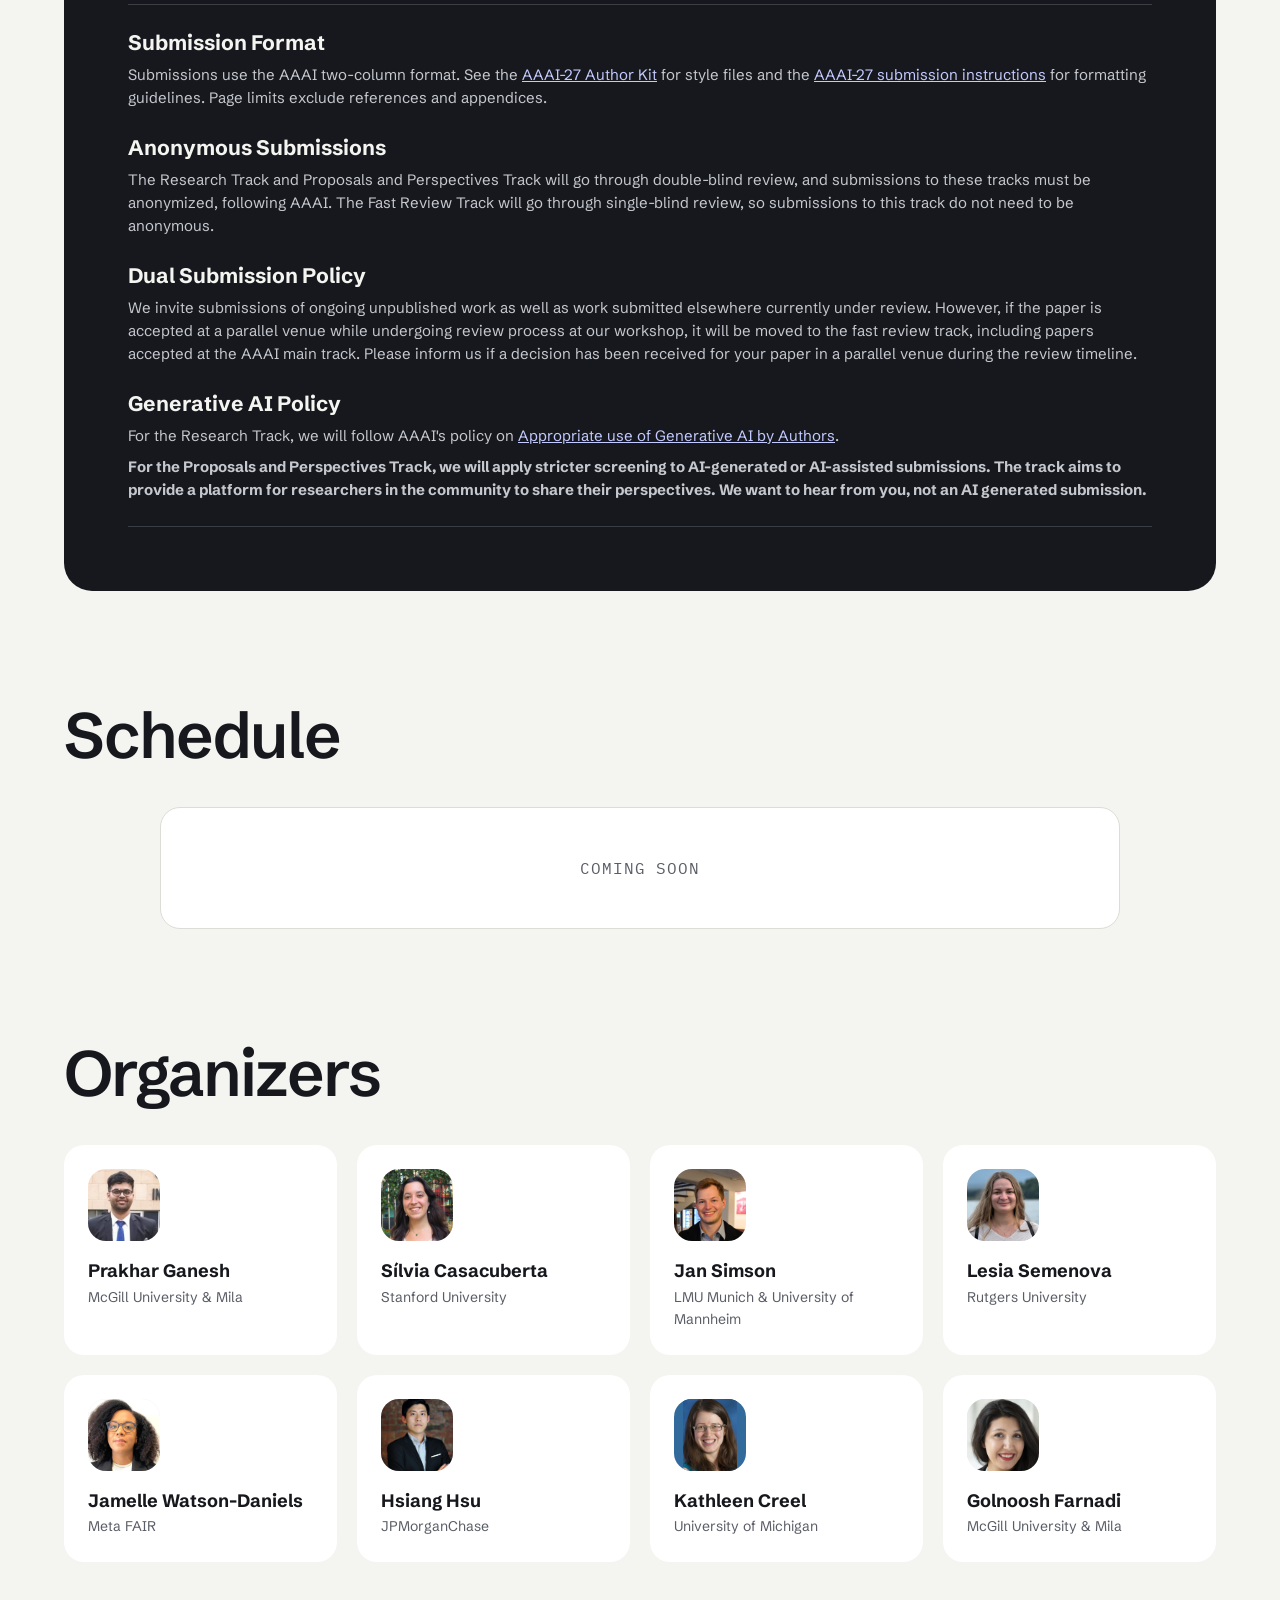
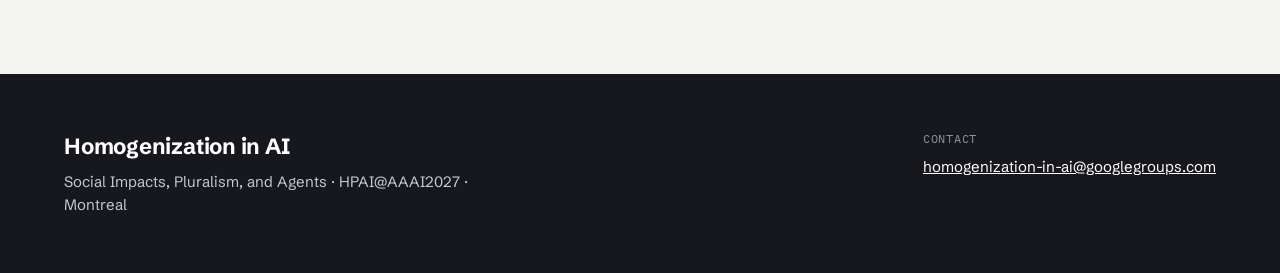
==== commit 28ecc8d0: "anonymous submissions block" ====
--- a/aaai27/index.html
+++ b/aaai27/index.html
@@ -4,35 +4,12 @@
 <meta charset="utf-8">
 <meta name="viewport" content="width=device-width, initial-scale=1">
 <title>Homogenization in AI — HPAI@AAAI2027</title>
-<meta name="description" content="Homogenization in AI: Social Impacts, Pluralism, and Agents. A bridge program at AAAI 2027 in Montreal, Canada, February 16–17, 2027. Submissions due November 22, 2026.">
-<link rel="canonical" href="https://homogenization-in-ai.github.io/aaai27/">
-<meta name="theme-color" content="#F4F4F1">
-
-<!-- Open Graph (Facebook, LinkedIn, WhatsApp, Slack, Discord, iMessage, Bluesky, Mastodon) -->
+<meta name="description" content="Homogenization in AI: Social Impacts, Pluralism, and Agents. A bridge program at AAAI 2027 in Montreal, Canada.">
+<meta property="og:title" content="Homogenization in AI — HPAI@AAAI2027">
+<meta property="og:description" content="Social Impacts, Pluralism, and Agents. A bridge program at AAAI 2027 in Montreal, Canada.">
 <meta property="og:type" content="website">
-<meta property="og:site_name" content="Homogenization in AI">
-<meta property="og:locale" content="en_US">
-<meta property="og:url" content="https://homogenization-in-ai.github.io/aaai27/">
-<meta property="og:title" content="Homogenization in AI — HPAI@AAAI2027">
-<meta property="og:description" content="Social Impacts, Pluralism, and Agents. A bridge program at AAAI 2027 in Montreal, Canada. Submissions due November 22, 2026.">
-<meta property="og:image" content="https://homogenization-in-ai.github.io/assets/img/social/og-image.jpg">
-<meta property="og:image:secure_url" content="https://homogenization-in-ai.github.io/assets/img/social/og-image.jpg">
-<meta property="og:image:type" content="image/jpeg">
-<meta property="og:image:width" content="1200">
-<meta property="og:image:height" content="630">
-<meta property="og:image:alt" content="Homogenization in AI: Social Impacts, Pluralism, and Agents. Bridge program at AAAI 2027, February 16–17, 2027, Montreal, Canada. Call for papers deadline November 22, 2026.">
-
-<!-- X / Twitter -->
-<meta name="twitter:card" content="summary_large_image">
-<meta name="twitter:title" content="Homogenization in AI — HPAI@AAAI2027">
-<meta name="twitter:description" content="Social Impacts, Pluralism, and Agents. A bridge program at AAAI 2027 in Montreal, Canada. Submissions due November 22, 2026.">
-<meta name="twitter:image" content="https://homogenization-in-ai.github.io/assets/img/social/og-image.jpg">
-<meta name="twitter:image:alt" content="Homogenization in AI: Social Impacts, Pluralism, and Agents. Bridge program at AAAI 2027, February 16–17, 2027, Montreal, Canada. Call for papers deadline November 22, 2026.">
-
-<!-- Icons -->
+<meta property="og:image" content="../assets/img/montreal.jpg">
 <link rel="icon" href="../assets/img/favicon.svg" type="image/svg+xml">
-<link rel="icon" href="../assets/img/icon-512.png" type="image/png" sizes="512x512">
-<link rel="apple-touch-icon" href="../assets/img/apple-touch-icon.png">
 <link rel="preconnect" href="https://fonts.googleapis.com">
 <link rel="preconnect" href="https://fonts.gstatic.com" crossorigin>
 <link href="https://fonts.googleapis.com/css2?family=Schibsted+Grotesk:wght@400;500;600;700;800&amp;family=IBM+Plex+Mono:wght@400;500&amp;display=swap" rel="stylesheet">
@@ -210,6 +187,10 @@
         <h3>Submission Format</h3>
         <p>Submissions use the AAAI two-column format. See the <a href="https://aaai.org/authorkit27/">AAAI-27 Author Kit</a> for style files and the <a href="https://aaai.org/conference/aaai/aaai-27/submission-instructions/">AAAI-27 submission instructions</a> for formatting guidelines. Page limits exclude references and appendices.</p>
       </div>
+      <div class="anonymous-submissions">
+        <h3>Anonymous Submissions</h3>
+        <p>The Research Track and Proposals and Perspectives Track will go through double-blind review, and submissions to these tracks must be anonymized, following AAAI. The Fast Review Track will go through single-blind review, so submissions to this track do not need to be anonymous.</p>
+      </div>
       <div class="dual-submission-policy">
         <h3>Dual Submission Policy</h3>
         <p>We invite submissions of ongoing unpublished work as well as work submitted elsewhere currently under review. However, if the paper is accepted at a parallel venue while undergoing review process at our workshop, it will be moved to the fast review track, including papers accepted at the AAAI main track. Please inform us if a decision has been received for your paper in a parallel venue during the review timeline.</p>
--- a/assets/css/style.css
+++ b/assets/css/style.css
@@ -318,11 +318,11 @@
   margin-top: 40px; padding: 24px 0;
   border-top: 1px solid var(--dark-rule); border-bottom: 1px solid var(--dark-rule);
 }
-.dual-submission-policy, .generative-ai-policy { margin-top: 24px; }
-.submission-format h3, .dual-submission-policy h3, .generative-ai-policy h3 { margin: 0; font-size: 21px; line-height: 1.25; }
-.submission-format p, .dual-submission-policy p, .generative-ai-policy p { margin: 8px 0 0; color: var(--dark-text); font-size: 15px; }
-.submission-format a, .dual-submission-policy a, .generative-ai-policy a { color: #C3CAFF; }
-.submission-format a:hover, .dual-submission-policy a:hover, .generative-ai-policy a:hover { color: #FFFFFF; }
+.anonymous-submissions, .dual-submission-policy, .generative-ai-policy { margin-top: 24px; }
+.submission-format h3, .anonymous-submissions h3, .dual-submission-policy h3, .generative-ai-policy h3 { margin: 0; font-size: 21px; line-height: 1.25; }
+.submission-format p, .anonymous-submissions p, .dual-submission-policy p, .generative-ai-policy p { margin: 8px 0 0; color: var(--dark-text); font-family: var(--sans); font-size: 15px; font-weight: 400; }
+.submission-format a, .anonymous-submissions a, .dual-submission-policy a, .generative-ai-policy a { color: #C3CAFF; }
+.submission-format a:hover, .anonymous-submissions a:hover, .dual-submission-policy a:hover, .generative-ai-policy a:hover { color: #FFFFFF; }
 
 .cfp-bottom { margin-top: 48px; display: flex; flex-wrap: wrap; gap: 40px 64px; align-items: start; }
 .dates { flex: 999 1 520px; min-width: 0; }
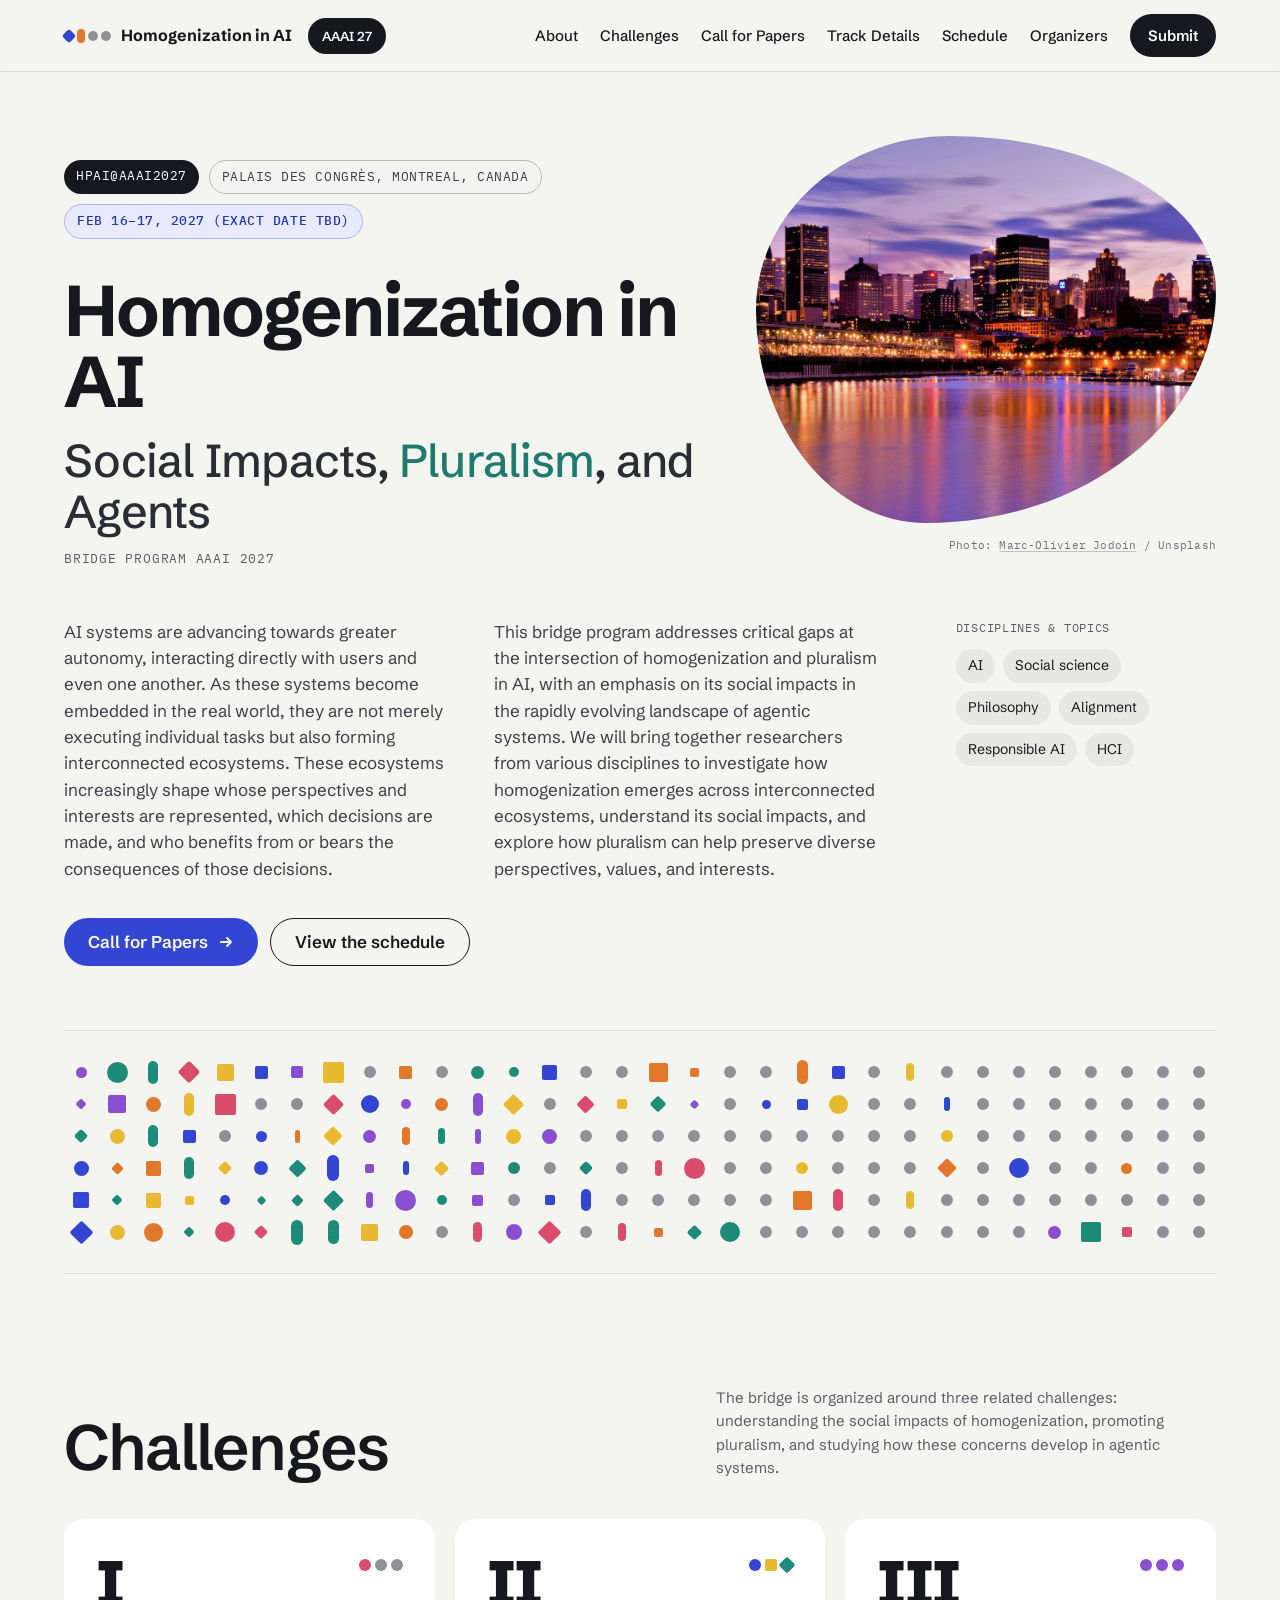
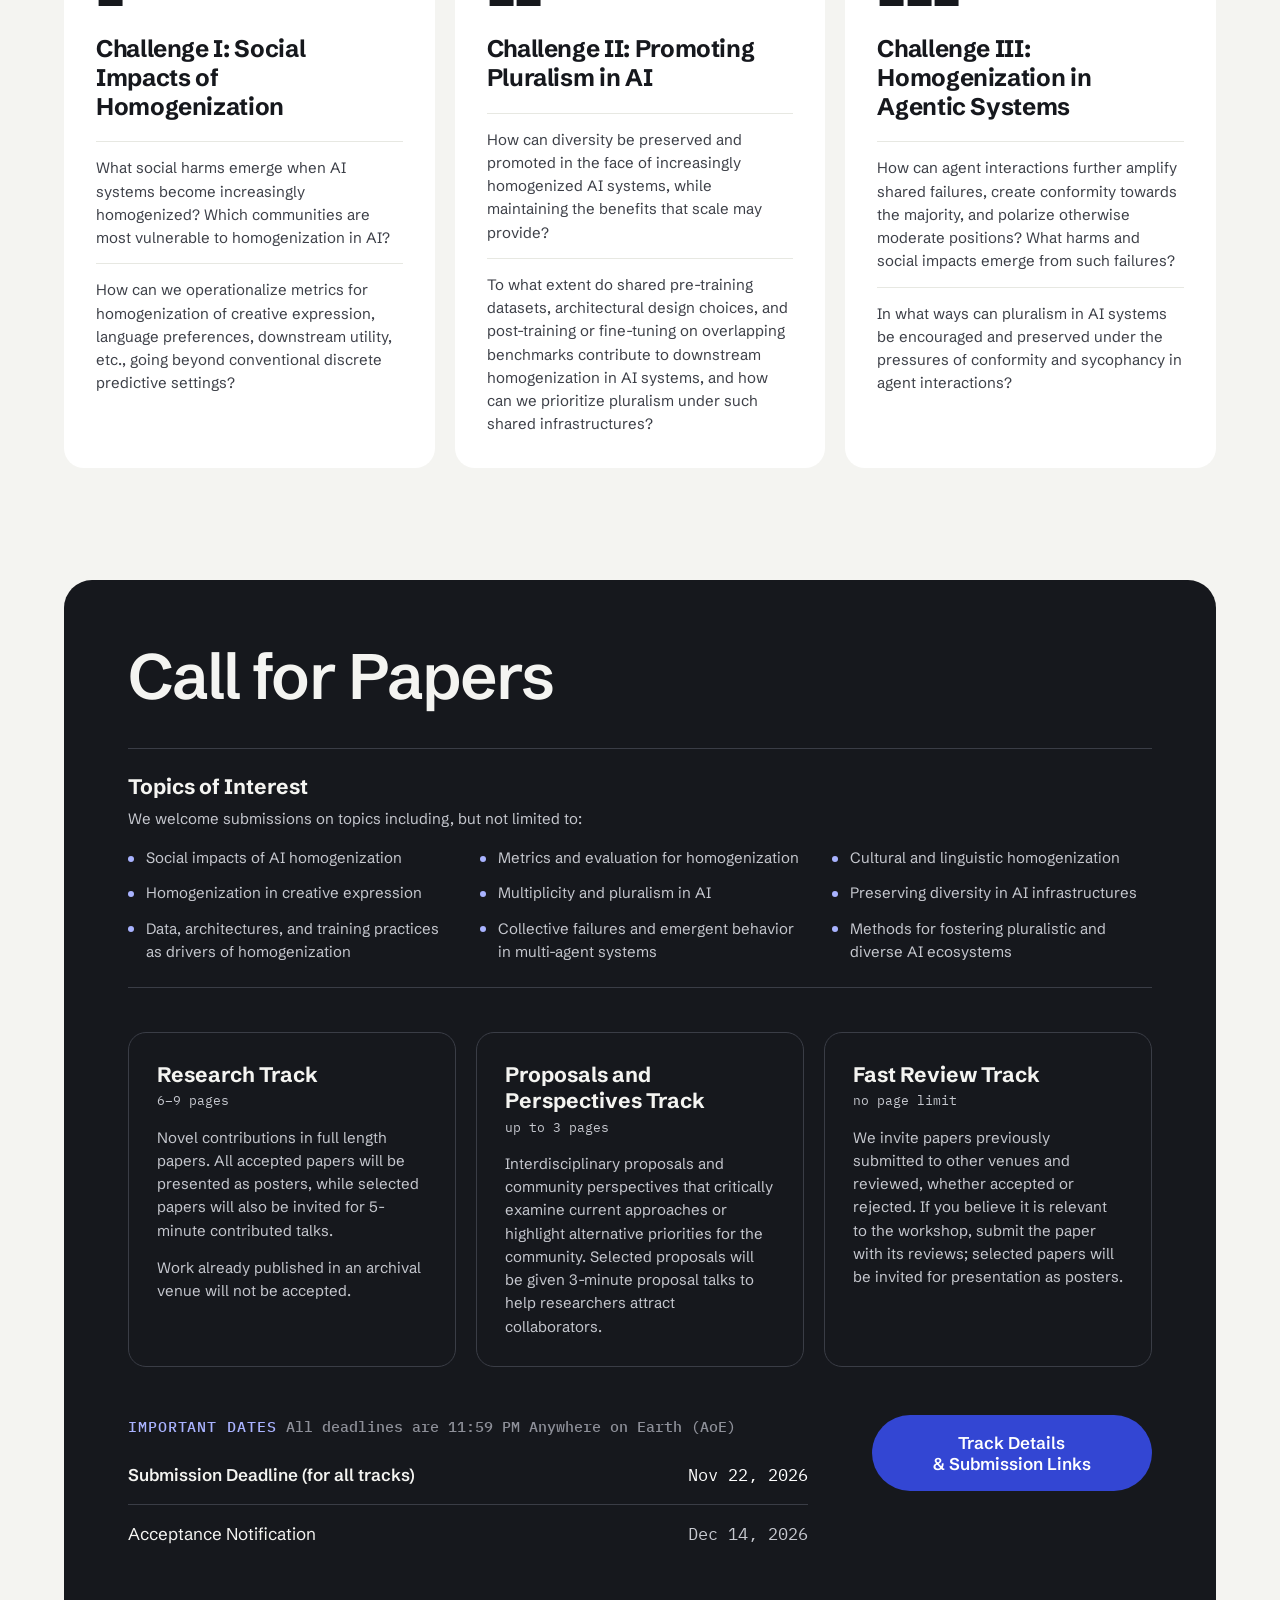
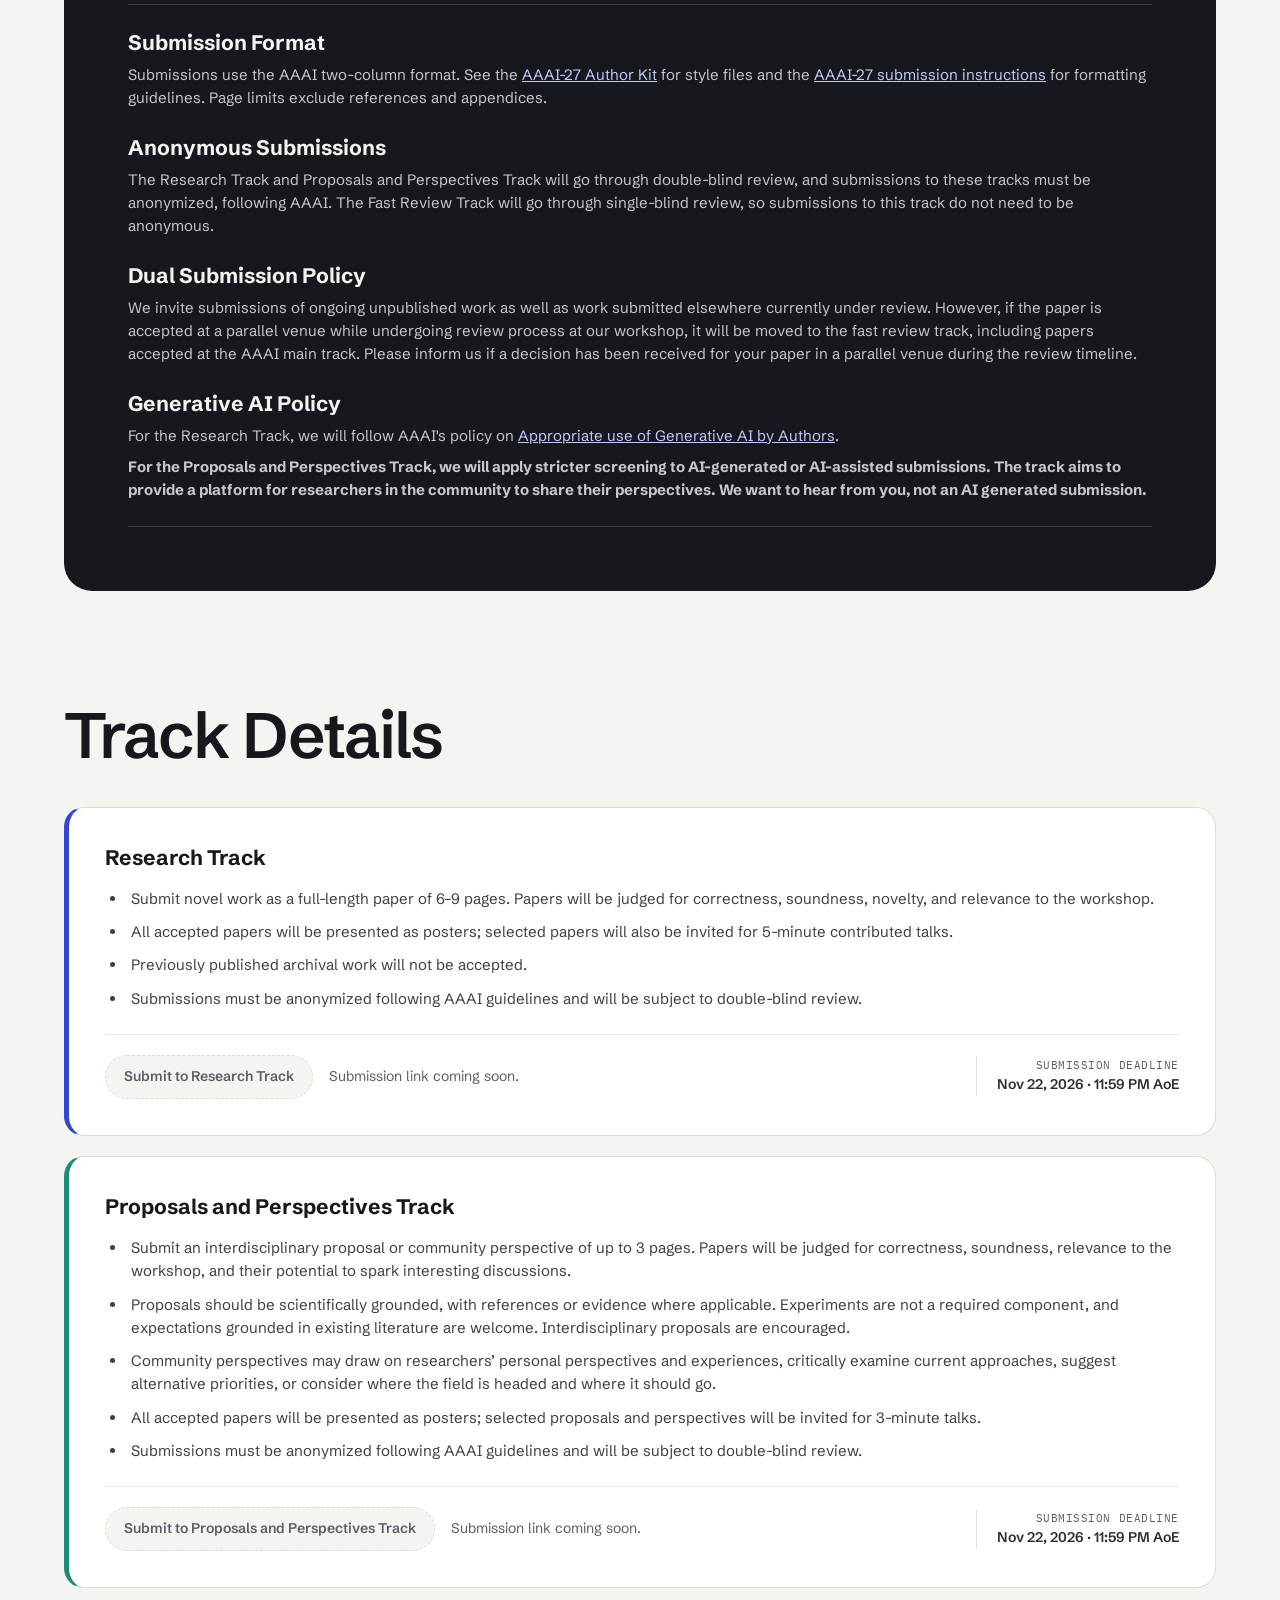
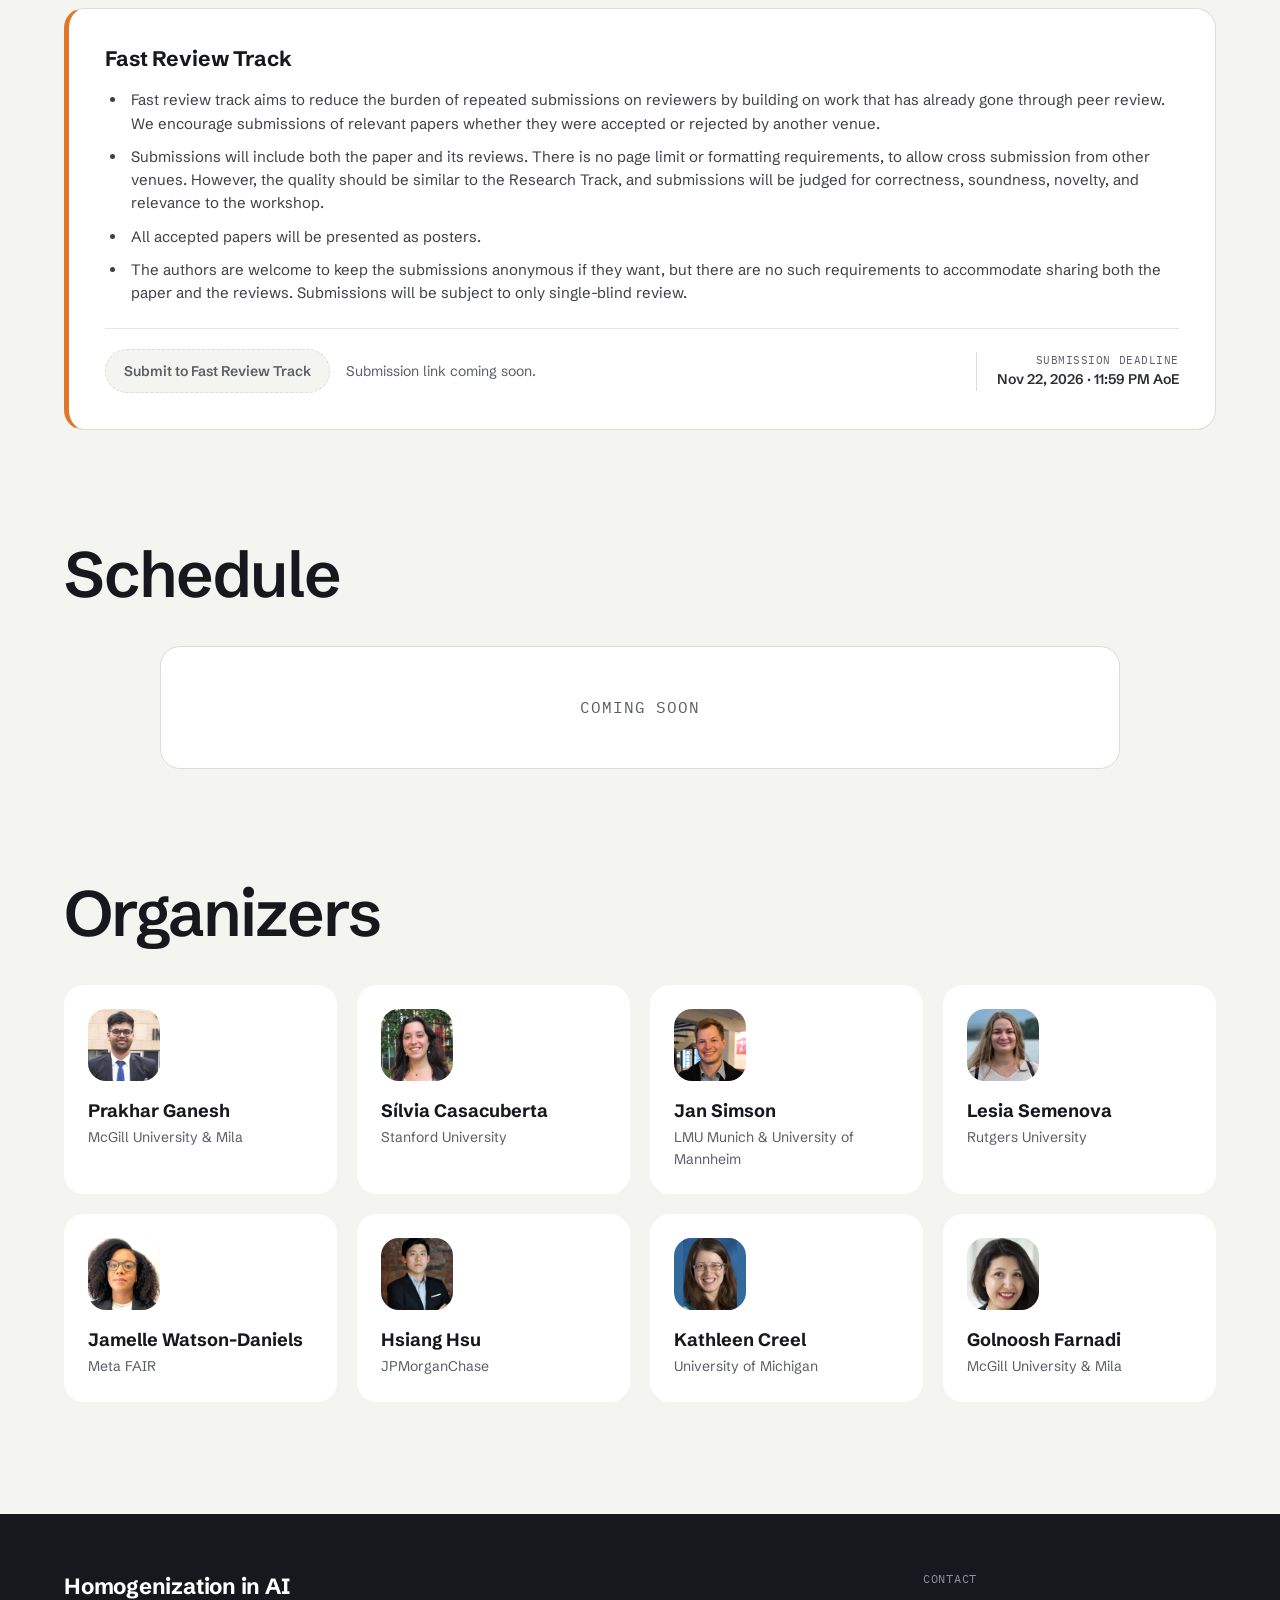
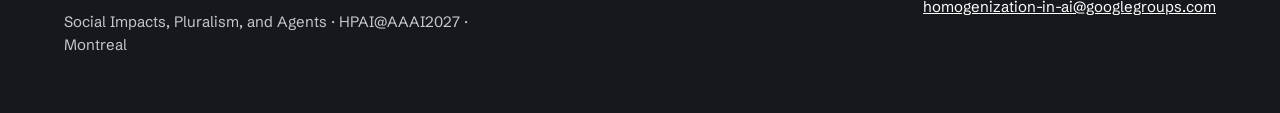
==== commit 18363e86: "Clarify submission track details Co-authored-by: Copilot <223556219+Copilot@users.noreply.github.com" ====
--- a/aaai27/index.html
+++ b/aaai27/index.html
@@ -4,12 +4,35 @@
 <meta charset="utf-8">
 <meta name="viewport" content="width=device-width, initial-scale=1">
 <title>Homogenization in AI — HPAI@AAAI2027</title>
-<meta name="description" content="Homogenization in AI: Social Impacts, Pluralism, and Agents. A bridge program at AAAI 2027 in Montreal, Canada.">
+<meta name="description" content="Homogenization in AI: Social Impacts, Pluralism, and Agents. A bridge program at AAAI 2027 in Montreal, Canada, February 16–17, 2027. Submissions due November 22, 2026.">
+<link rel="canonical" href="https://homogenization-in-ai.github.io/aaai27/">
+<meta name="theme-color" content="#F4F4F1">
+
+<!-- Open Graph (Facebook, LinkedIn, WhatsApp, Slack, Discord, iMessage, Bluesky, Mastodon) -->
+<meta property="og:type" content="website">
+<meta property="og:site_name" content="Homogenization in AI">
+<meta property="og:locale" content="en_US">
+<meta property="og:url" content="https://homogenization-in-ai.github.io/aaai27/">
 <meta property="og:title" content="Homogenization in AI — HPAI@AAAI2027">
-<meta property="og:description" content="Social Impacts, Pluralism, and Agents. A bridge program at AAAI 2027 in Montreal, Canada.">
-<meta property="og:type" content="website">
-<meta property="og:image" content="../assets/img/montreal.jpg">
+<meta property="og:description" content="Social Impacts, Pluralism, and Agents. A bridge program at AAAI 2027 in Montreal, Canada. Submissions due November 22, 2026.">
+<meta property="og:image" content="https://homogenization-in-ai.github.io/assets/img/social/og-image.jpg">
+<meta property="og:image:secure_url" content="https://homogenization-in-ai.github.io/assets/img/social/og-image.jpg">
+<meta property="og:image:type" content="image/jpeg">
+<meta property="og:image:width" content="1200">
+<meta property="og:image:height" content="630">
+<meta property="og:image:alt" content="Homogenization in AI: Social Impacts, Pluralism, and Agents. Bridge program at AAAI 2027, February 16–17, 2027, Montreal, Canada. Call for papers deadline November 22, 2026.">
+
+<!-- X / Twitter -->
+<meta name="twitter:card" content="summary_large_image">
+<meta name="twitter:title" content="Homogenization in AI — HPAI@AAAI2027">
+<meta name="twitter:description" content="Social Impacts, Pluralism, and Agents. A bridge program at AAAI 2027 in Montreal, Canada. Submissions due November 22, 2026.">
+<meta name="twitter:image" content="https://homogenization-in-ai.github.io/assets/img/social/og-image.jpg">
+<meta name="twitter:image:alt" content="Homogenization in AI: Social Impacts, Pluralism, and Agents. Bridge program at AAAI 2027, February 16–17, 2027, Montreal, Canada. Call for papers deadline November 22, 2026.">
+
+<!-- Icons -->
 <link rel="icon" href="../assets/img/favicon.svg" type="image/svg+xml">
+<link rel="icon" href="../assets/img/icon-512.png" type="image/png" sizes="512x512">
+<link rel="apple-touch-icon" href="../assets/img/apple-touch-icon.png">
 <link rel="preconnect" href="https://fonts.googleapis.com">
 <link rel="preconnect" href="https://fonts.gstatic.com" crossorigin>
 <link href="https://fonts.googleapis.com/css2?family=Schibsted+Grotesk:wght@400;500;600;700;800&amp;family=IBM+Plex+Mono:wght@400;500&amp;display=swap" rel="stylesheet">
@@ -35,6 +58,7 @@
       <a href="#top">About</a>
       <a href="#challenges">Challenges</a>
       <a href="#cfp">Call for Papers</a>
+      <a href="#track-details">Track Details</a>
       <a href="#schedule">Schedule</a>
       <a href="#organizers">Organizers</a>
       <a href="#cfp" class="nav-cta">Submit</a>
@@ -176,9 +200,8 @@
           <div><dt>Acceptance Notification</dt><dd>Dec 14, 2026</dd></div>
         </dl>
       </div>
-      <div class="submit">
-        <button type="button" class="btn-disabled" disabled aria-describedby="submit-note">Submit on OpenReview</button>
-        <p id="submit-note" class="submit-note">Submissions will open soon.</p>
+      <div class="submit cfp-actions">
+        <a class="btn btn-primary" href="#track-details">Track Details<br>&amp; Submission Links</a>
       </div>
     </div>
 
@@ -201,6 +224,64 @@
         <p><strong>For the Proposals and Perspectives Track, we will apply stricter screening to AI-generated or AI-assisted submissions. The track aims to provide a platform for researchers in the community to share their perspectives. We want to hear from you, not an AI generated submission.</strong></p>
       </div>
     </div>
+  </div>
+</section>
+
+<!-- TRACK DETAILS -->
+<section id="track-details" class="section wrap">
+  <div class="section-head">
+    <h2>Track Details</h2>
+  </div>
+  <div class="track-guidance-grid">
+    <article class="track-detail">
+      <h3>Research Track</h3>
+      <ul>
+        <li>Submit novel work as a full-length paper of 6–9 pages. Papers will be judged for correctness, soundness, novelty, and relevance to the workshop.</li>
+        <li>All accepted papers will be presented as posters; selected papers will also be invited for 5-minute contributed talks.</li>
+        <li>Previously published archival work will not be accepted.</li>
+        <li>Submissions must be anonymized following AAAI guidelines and will be subject to double-blind review.</li>
+      </ul>
+      <div class="track-submit">
+        <div class="track-submit-action">
+          <button type="button" class="track-submit-button" disabled>Submit to Research Track</button>
+          <p>Submission link coming soon.</p>
+        </div>
+        <p class="track-deadline"><span>Submission deadline</span><time datetime="2026-11-22">Nov 22, 2026 · 11:59 PM AoE</time></p>
+      </div>
+    </article>
+    <article class="track-detail">
+      <h3>Proposals and Perspectives Track</h3>
+      <ul>
+        <li>Submit an interdisciplinary proposal or community perspective of up to 3 pages. Papers will be judged for correctness, soundness, relevance to the workshop, and their potential to spark interesting discussions.</li>
+        <li>Proposals should be scientifically grounded, with references or evidence where applicable. Experiments are not a required component, and expectations grounded in existing literature are welcome. Interdisciplinary proposals are encouraged.</li>
+        <li>Community perspectives may draw on researchers’ personal perspectives and experiences, critically examine current approaches, suggest alternative priorities, or consider where the field is headed and where it should go.</li>
+        <li>All accepted papers will be presented as posters; selected proposals and perspectives will be invited for 3-minute talks.</li>
+        <li>Submissions must be anonymized following AAAI guidelines and will be subject to double-blind review.</li>
+      </ul>
+      <div class="track-submit">
+        <div class="track-submit-action">
+          <button type="button" class="track-submit-button" disabled>Submit to Proposals and Perspectives Track</button>
+          <p>Submission link coming soon.</p>
+        </div>
+        <p class="track-deadline"><span>Submission deadline</span><time datetime="2026-11-22">Nov 22, 2026 · 11:59 PM AoE</time></p>
+      </div>
+    </article>
+    <article class="track-detail">
+      <h3>Fast Review Track</h3>
+      <ul>
+        <li>Fast review track aims to reduce the burden of repeated submissions on reviewers by building on work that has already gone through peer review. We encourage submissions of relevant papers whether they were accepted or rejected by another venue.</li>
+        <li>Submissions will include both the paper and its reviews. There is no page limit or formatting requirements, to allow cross submission from other venues. However, the quality should be similar to the Research Track, and submissions will be judged for correctness, soundness, novelty, and relevance to the workshop.</li>
+        <li>All accepted papers will be presented as posters.</li>
+        <li>The authors are welcome to keep the submissions anonymous if they want, but there are no such requirements to accommodate sharing both the paper and the reviews. Submissions will be subject to only single-blind review.</li>
+      </ul>
+      <div class="track-submit">
+        <div class="track-submit-action">
+          <button type="button" class="track-submit-button" disabled>Submit to Fast Review Track</button>
+          <p>Submission link coming soon.</p>
+        </div>
+        <p class="track-deadline"><span>Submission deadline</span><time datetime="2026-11-22">Nov 22, 2026 · 11:59 PM AoE</time></p>
+      </div>
+    </article>
   </div>
 </section>
 
--- a/assets/css/style.css
+++ b/assets/css/style.css
@@ -314,6 +314,25 @@
 .track .mono { font-size: 13px; color: var(--dark-text); }
 .track p { margin: 0; color: var(--dark-text); font-size: 15px; }
 
+.track-guidance-grid {
+  margin-top: 40px;
+  display: flex; flex-direction: column; gap: 20px;
+}
+.track-detail {
+  padding: clamp(24px, 4vw, 36px);
+  border: 1px solid var(--rule); border-left: 5px solid var(--accent);
+  border-radius: 20px; background: var(--card);
+}
+.track-detail:nth-child(2) { border-left-color: var(--teal); }
+.track-detail:nth-child(3) { border-left-color: var(--orange); }
+.track-detail h3 { margin: 0; font-size: 21px; line-height: 1.3; }
+.track-detail ul {
+  margin: 16px 0 0; padding-left: 22px;
+  display: flex; flex-direction: column; gap: 10px;
+  color: var(--ink-3); font-size: 15px;
+}
+.track-detail li { padding-left: 4px; }
+
 .submission-info {
   margin-top: 40px; padding: 24px 0;
   border-top: 1px solid var(--dark-rule); border-bottom: 1px solid var(--dark-rule);
@@ -343,13 +362,31 @@
 .dates dd.bright { color: #FFFFFF; }
 
 .submit { flex: 1 1 280px; display: flex; flex-direction: column; gap: 12px; }
-.btn-disabled {
-  display: inline-flex; align-items: center; justify-content: center; gap: 10px;
-  min-height: 52px; padding: 0 24px; border-radius: 999px;
-  border: 1px dashed var(--muted); background: var(--ink-2); color: var(--dark-muted);
-  font: inherit; font-weight: 600; cursor: not-allowed;
-}
-.submit-note { margin: 0; font-size: 14px; color: var(--dark-text); text-align: center; }
+.cfp-actions .btn {
+  min-height: 76px; justify-content: center; text-align: center;
+  line-height: 1.25;
+}
+.track-submit {
+  margin-top: 24px; padding-top: 20px;
+  border-top: 1px solid var(--rule-soft);
+  display: flex; flex-wrap: wrap; align-items: center; justify-content: space-between; gap: 16px 20px;
+}
+.track-submit-action { display: flex; flex-wrap: wrap; align-items: center; gap: 8px 16px; }
+.track-submit-action p { margin: 0; color: var(--muted); font-size: 14px; }
+.track-deadline {
+  margin: 0 0 0 auto; padding-left: 20px; border-left: 1px solid var(--rule);
+  display: flex; flex-direction: column; text-align: right;
+}
+.track-deadline span {
+  color: var(--muted); font-family: var(--mono); font-size: 11px;
+  letter-spacing: 0.05em; text-transform: uppercase;
+}
+.track-deadline time { color: var(--ink-2); font-size: 14px; font-weight: 600; }
+.track-submit-button {
+  min-height: 44px; padding: 0 18px; border: 1px dashed var(--rule);
+  border-radius: 999px; background: var(--bg); color: var(--muted);
+  font: inherit; font-size: 14px; font-weight: 600; cursor: not-allowed;
+}
 
 /* ---------- Schedule ---------- */
 .schedule-coming-soon {
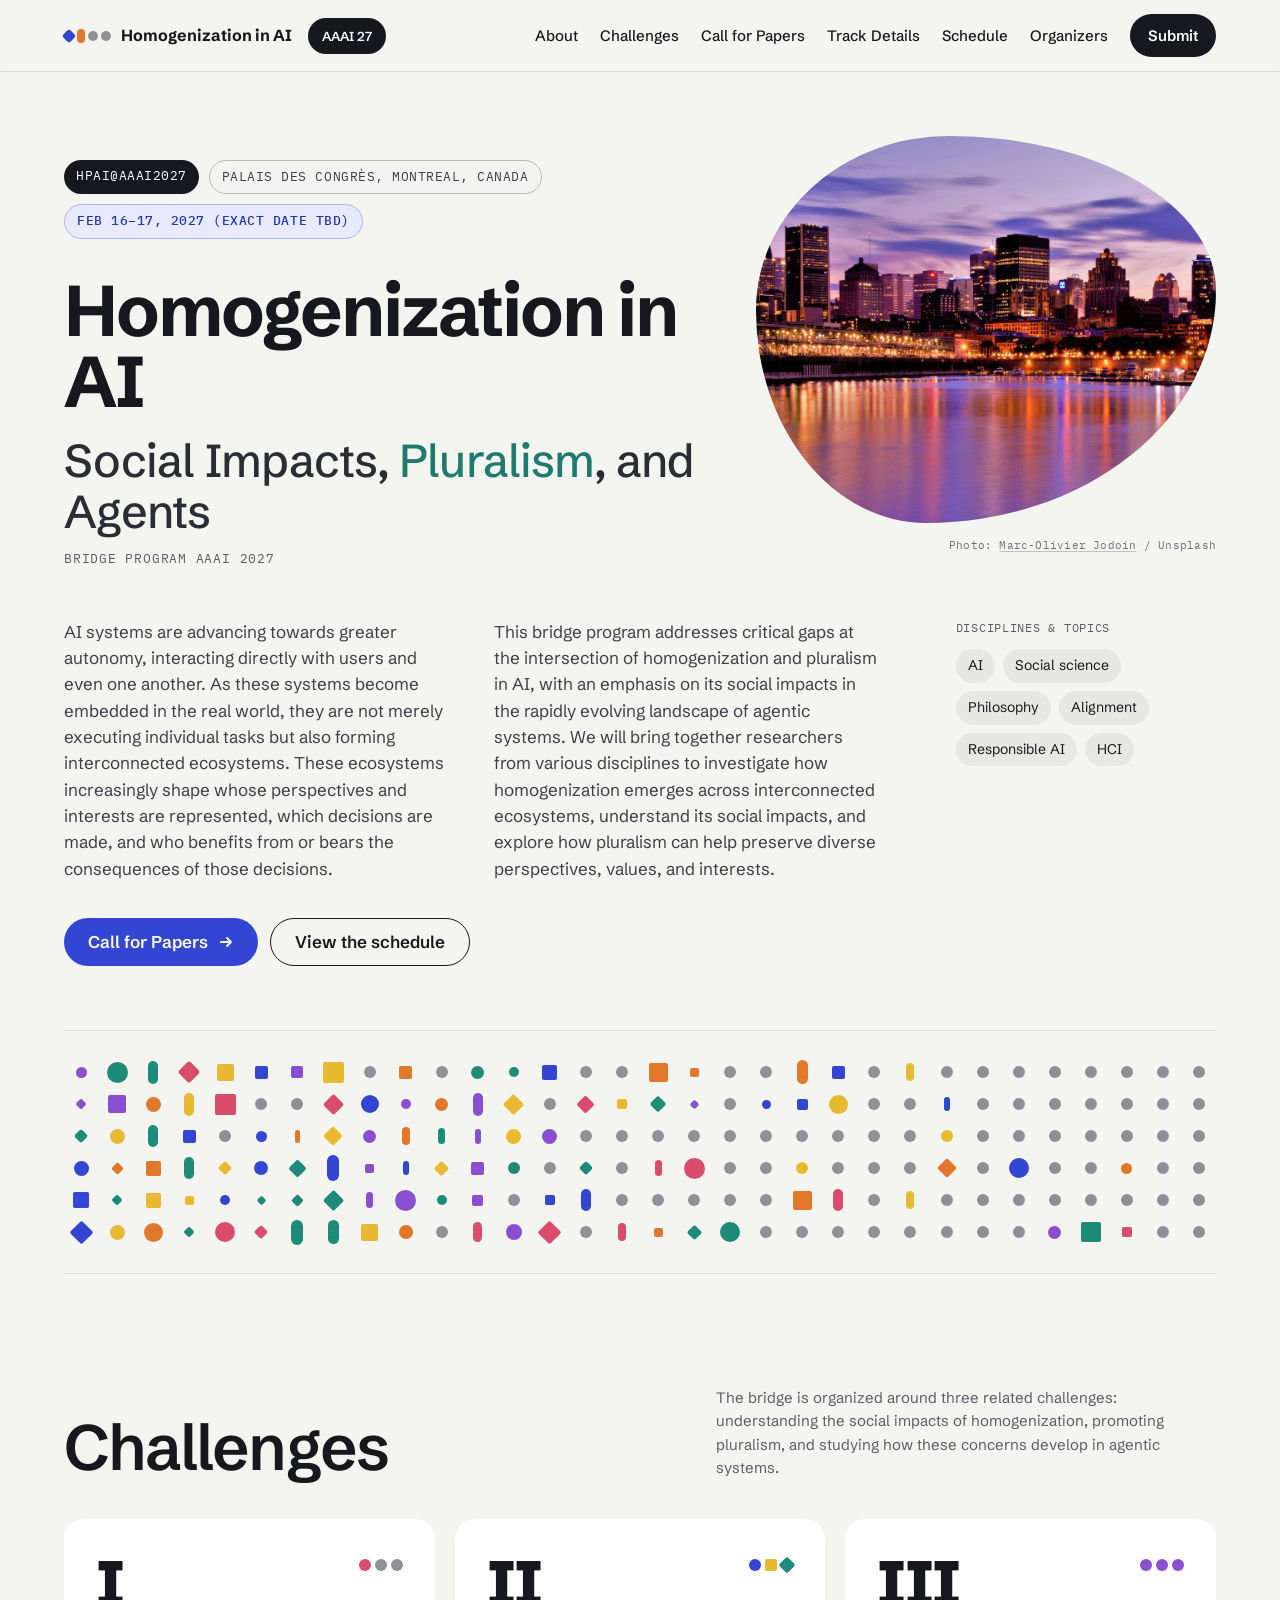
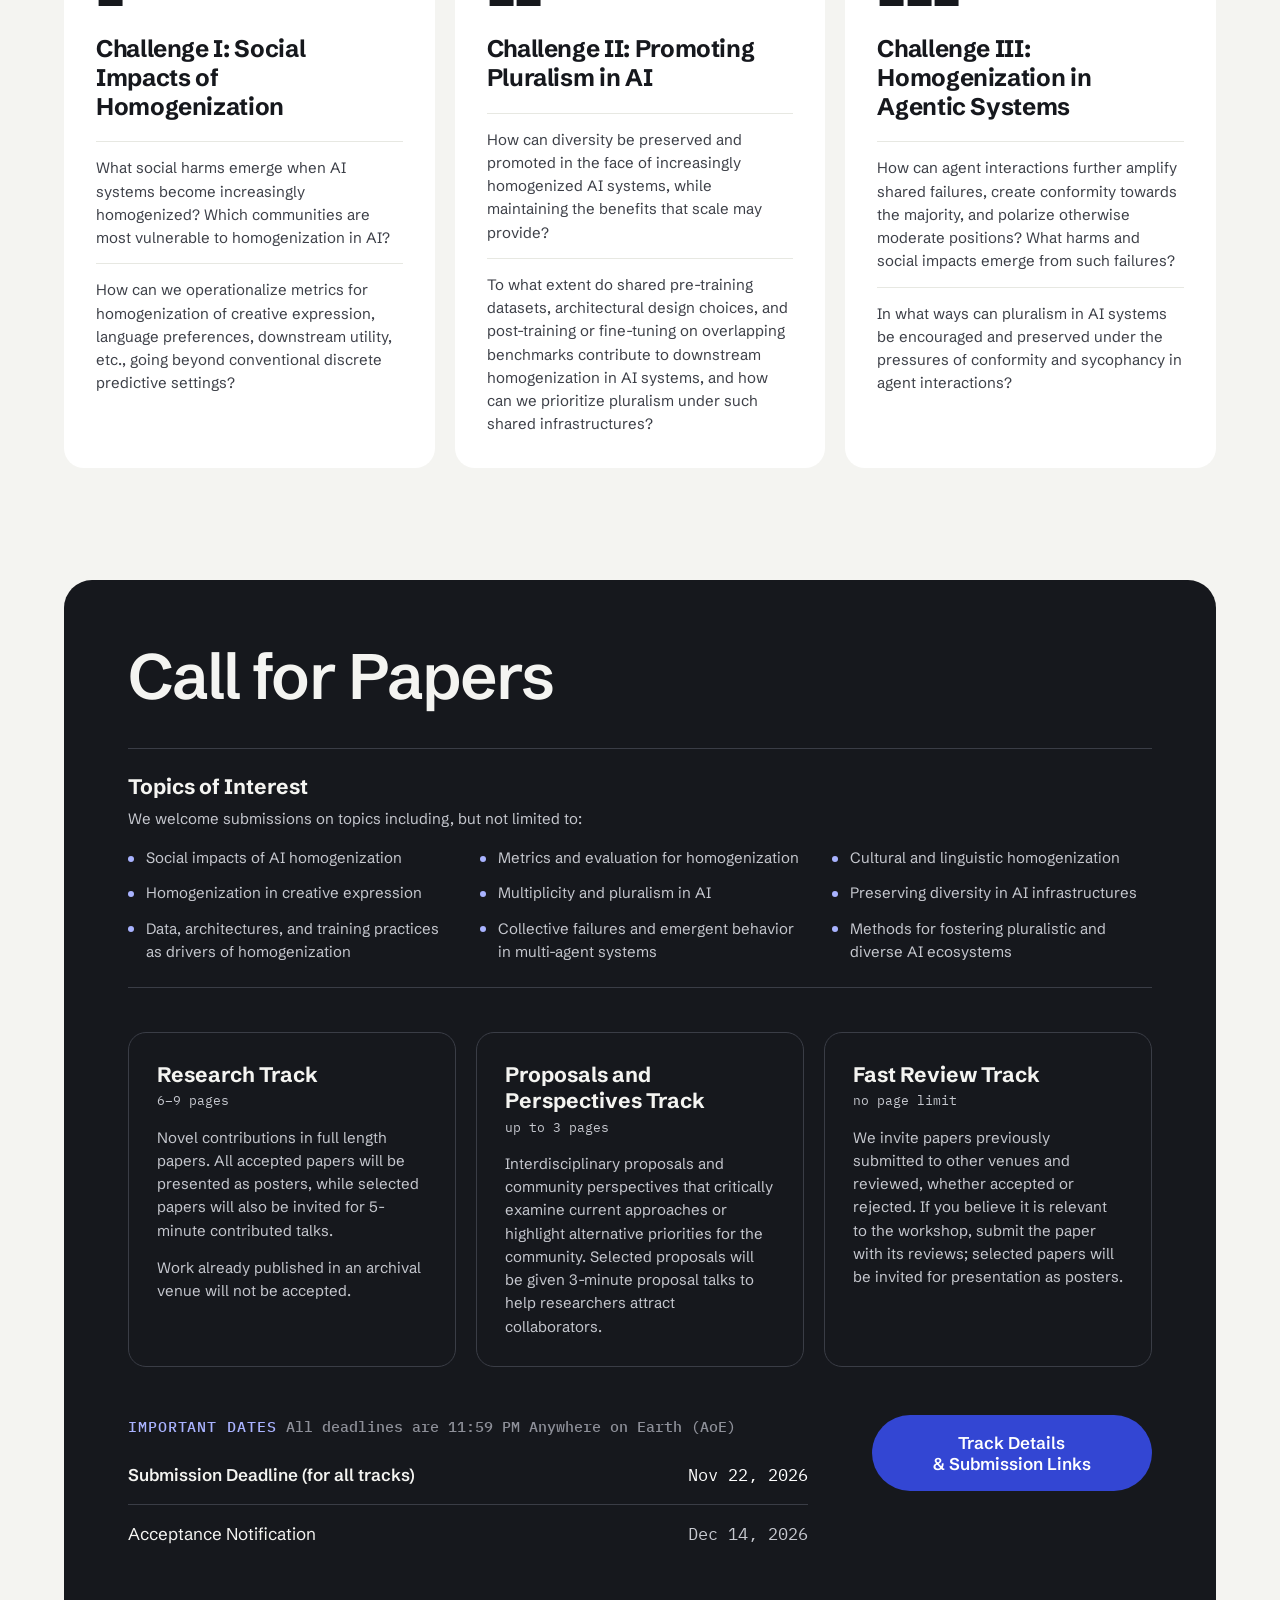
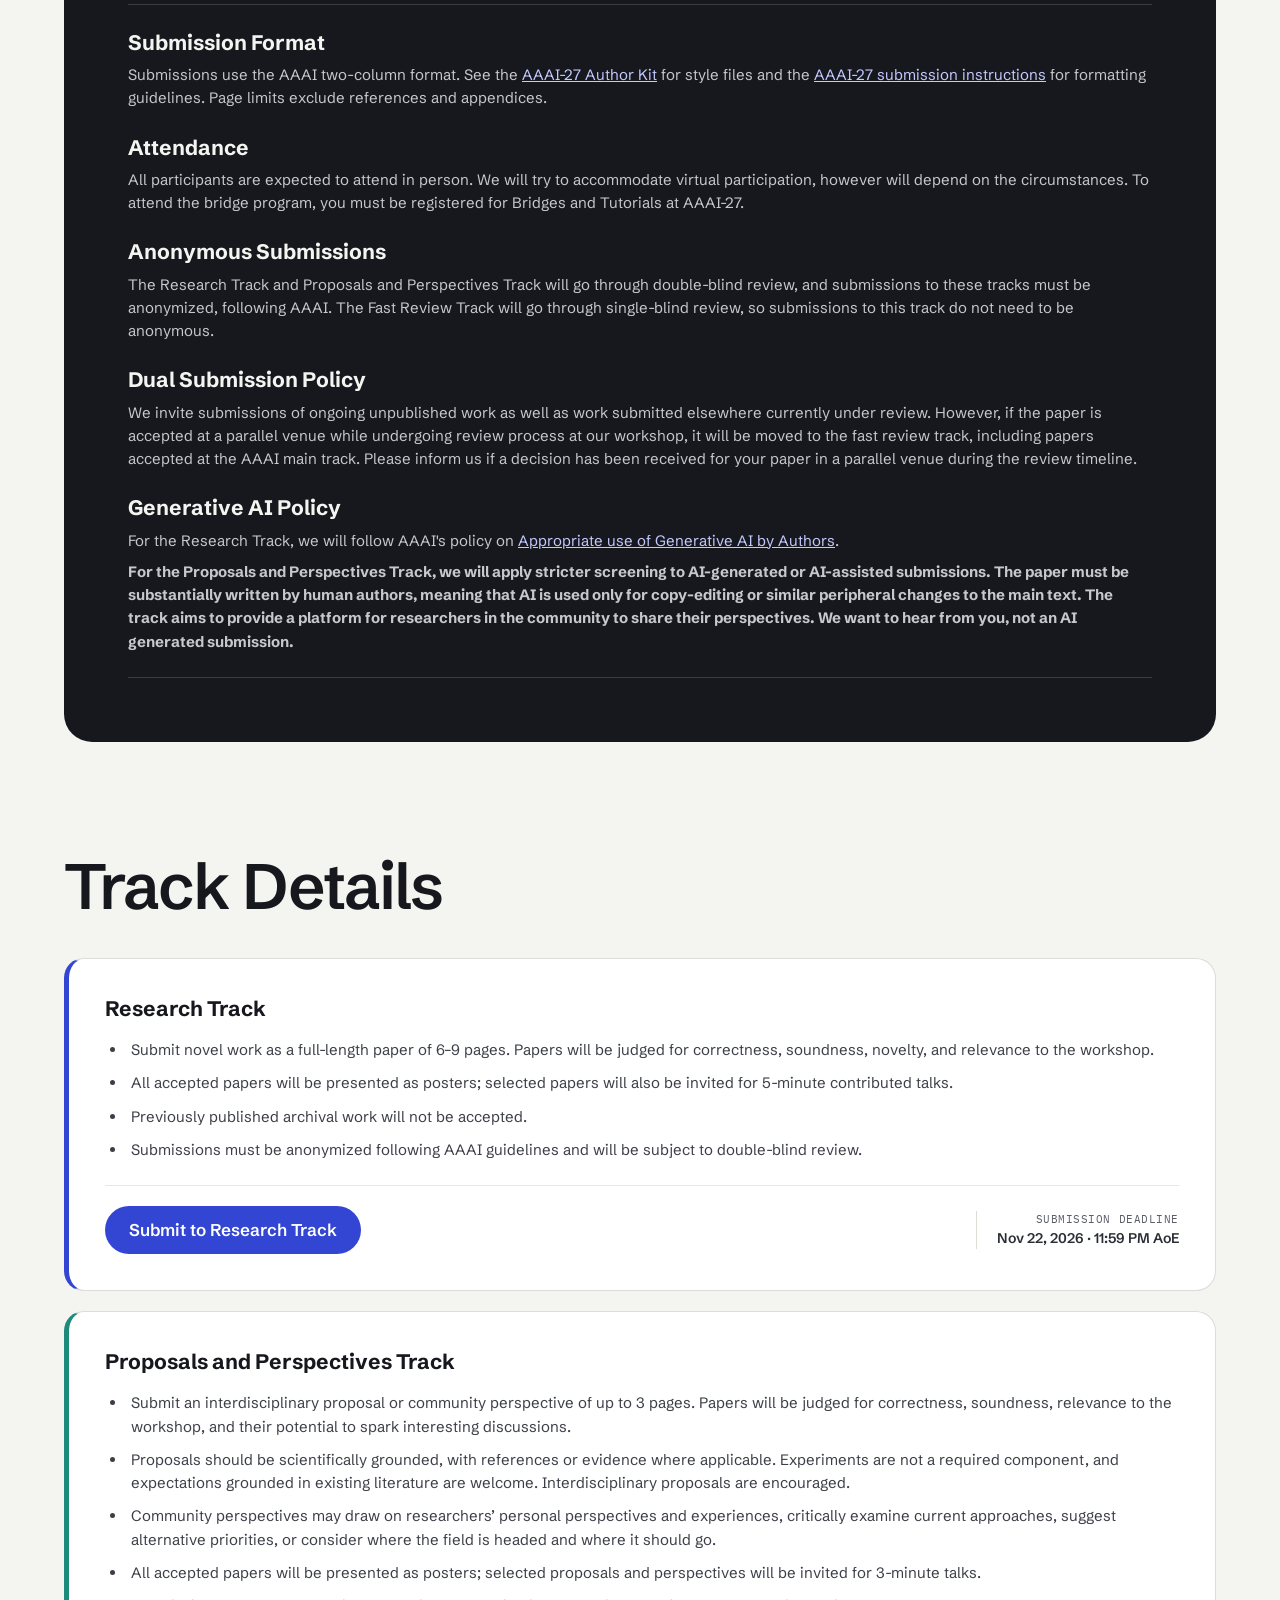
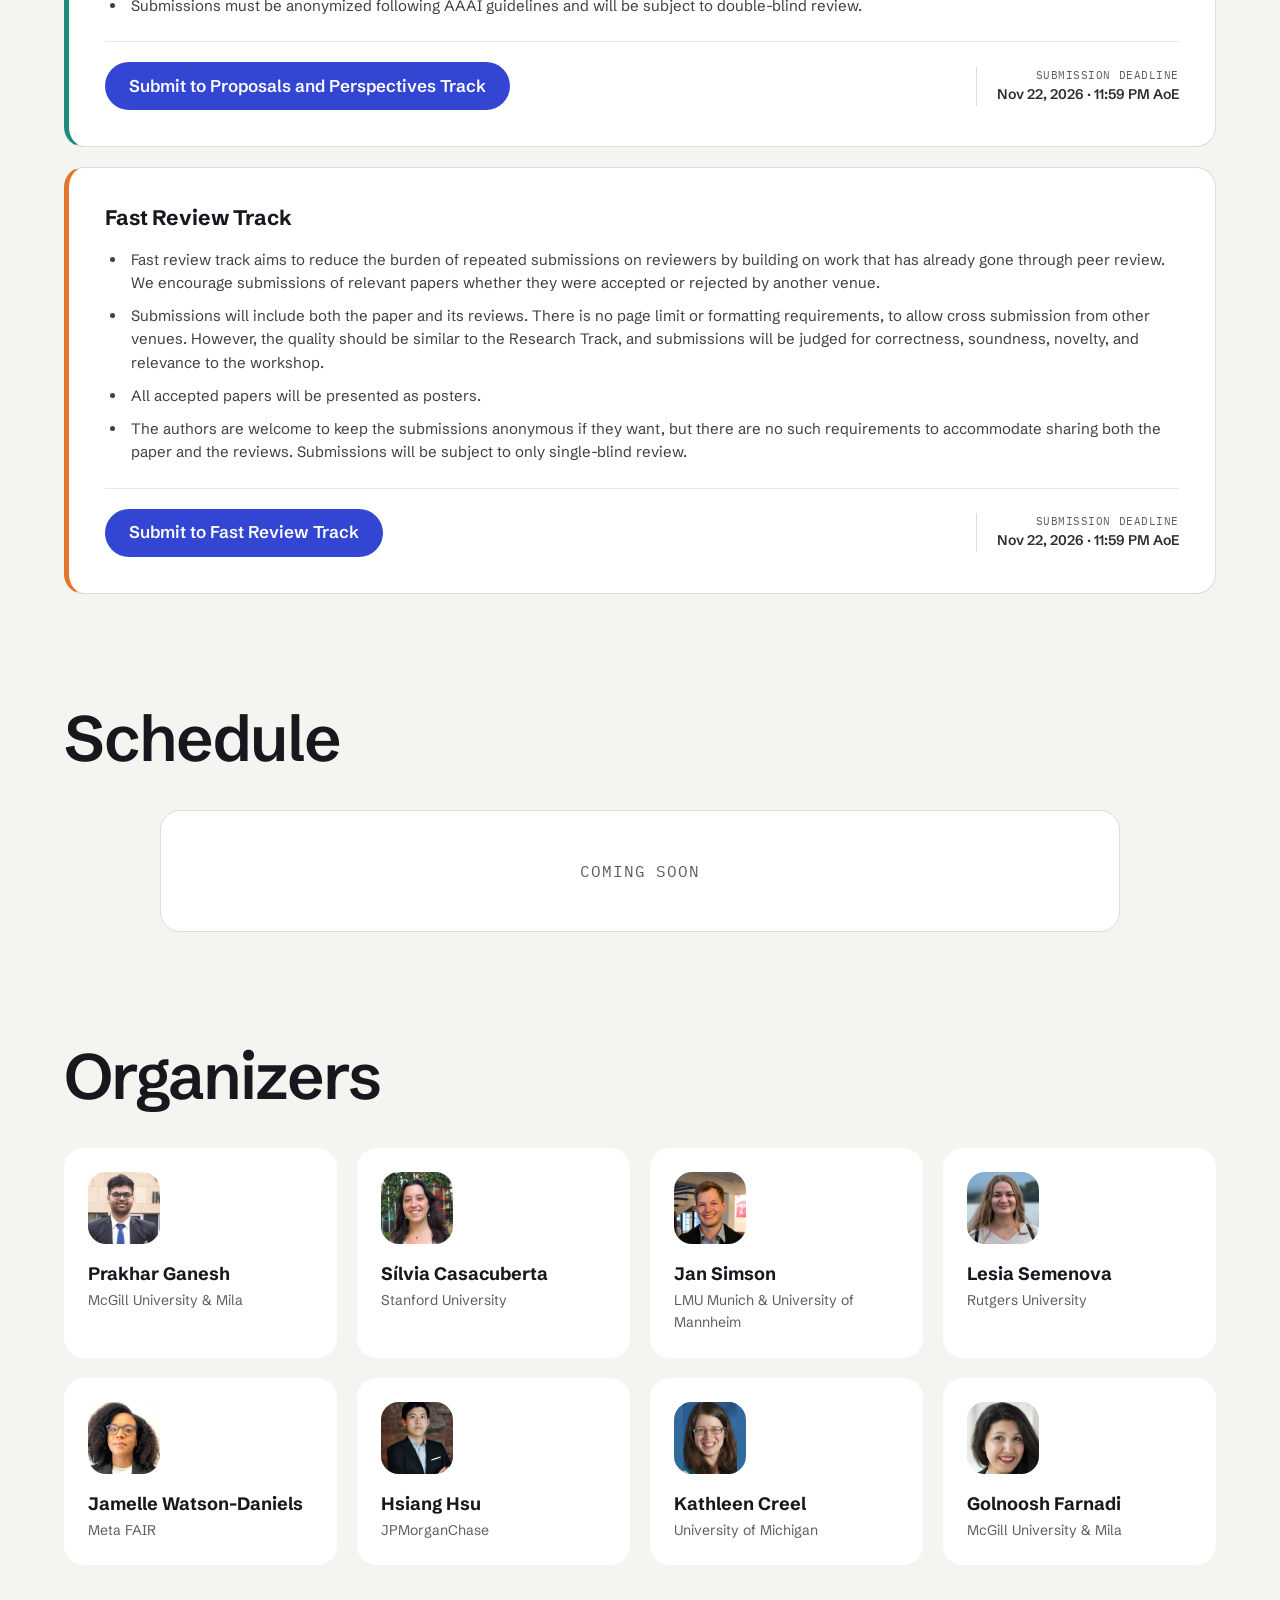
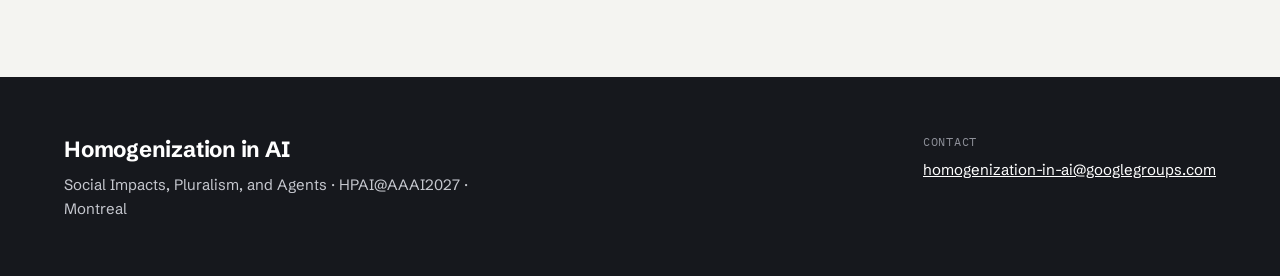
==== commit c35e62f8: "Update workshop attendance and submission details Co-authored-by: Copilot <223556219+Copilot@users.n" ====
--- a/aaai27/index.html
+++ b/aaai27/index.html
@@ -210,6 +210,10 @@
         <h3>Submission Format</h3>
         <p>Submissions use the AAAI two-column format. See the <a href="https://aaai.org/authorkit27/">AAAI-27 Author Kit</a> for style files and the <a href="https://aaai.org/conference/aaai/aaai-27/submission-instructions/">AAAI-27 submission instructions</a> for formatting guidelines. Page limits exclude references and appendices.</p>
       </div>
+      <div class="attendance">
+        <h3>Attendance</h3>
+        <p>All participants are expected to attend in person. We will try to accommodate virtual participation, however will depend on the circumstances. To attend the bridge program, you must be registered for Bridges and Tutorials at AAAI-27.</p>
+      </div>
       <div class="anonymous-submissions">
         <h3>Anonymous Submissions</h3>
         <p>The Research Track and Proposals and Perspectives Track will go through double-blind review, and submissions to these tracks must be anonymized, following AAAI. The Fast Review Track will go through single-blind review, so submissions to this track do not need to be anonymous.</p>
@@ -221,7 +225,7 @@
       <div class="generative-ai-policy">
         <h3>Generative AI Policy</h3>
         <p>For the Research Track, we will follow AAAI's policy on <a href="https://aaai.org/conference/aaai/aaai-27/main-technical-track-call/">Appropriate use of Generative AI by Authors</a>.</p>
-        <p><strong>For the Proposals and Perspectives Track, we will apply stricter screening to AI-generated or AI-assisted submissions. The track aims to provide a platform for researchers in the community to share their perspectives. We want to hear from you, not an AI generated submission.</strong></p>
+        <p><strong>For the Proposals and Perspectives Track, we will apply stricter screening to AI-generated or AI-assisted submissions. The paper must be substantially written by human authors, meaning that AI is used only for copy-editing or similar peripheral changes to the main text. The track aims to provide a platform for researchers in the community to share their perspectives. We want to hear from you, not an AI generated submission.</strong></p>
       </div>
     </div>
   </div>
@@ -243,8 +247,7 @@
       </ul>
       <div class="track-submit">
         <div class="track-submit-action">
-          <button type="button" class="track-submit-button" disabled>Submit to Research Track</button>
-          <p>Submission link coming soon.</p>
+          <a class="btn btn-primary" href="https://openreview.net/group?id=AAAI.org/2027/Bridge/HPAI">Submit to Research Track</a>
         </div>
         <p class="track-deadline"><span>Submission deadline</span><time datetime="2026-11-22">Nov 22, 2026 · 11:59 PM AoE</time></p>
       </div>
@@ -260,8 +263,7 @@
       </ul>
       <div class="track-submit">
         <div class="track-submit-action">
-          <button type="button" class="track-submit-button" disabled>Submit to Proposals and Perspectives Track</button>
-          <p>Submission link coming soon.</p>
+          <a class="btn btn-primary" href="https://openreview.net/group?id=AAAI.org/2027/Bridge/HPAI">Submit to Proposals and Perspectives Track</a>
         </div>
         <p class="track-deadline"><span>Submission deadline</span><time datetime="2026-11-22">Nov 22, 2026 · 11:59 PM AoE</time></p>
       </div>
@@ -276,8 +278,7 @@
       </ul>
       <div class="track-submit">
         <div class="track-submit-action">
-          <button type="button" class="track-submit-button" disabled>Submit to Fast Review Track</button>
-          <p>Submission link coming soon.</p>
+          <a class="btn btn-primary" href="https://forms.gle/WRefzoxbhkUyn3qh9">Submit to Fast Review Track</a>
         </div>
         <p class="track-deadline"><span>Submission deadline</span><time datetime="2026-11-22">Nov 22, 2026 · 11:59 PM AoE</time></p>
       </div>
--- a/assets/css/style.css
+++ b/assets/css/style.css
@@ -337,11 +337,11 @@
   margin-top: 40px; padding: 24px 0;
   border-top: 1px solid var(--dark-rule); border-bottom: 1px solid var(--dark-rule);
 }
-.anonymous-submissions, .dual-submission-policy, .generative-ai-policy { margin-top: 24px; }
-.submission-format h3, .anonymous-submissions h3, .dual-submission-policy h3, .generative-ai-policy h3 { margin: 0; font-size: 21px; line-height: 1.25; }
-.submission-format p, .anonymous-submissions p, .dual-submission-policy p, .generative-ai-policy p { margin: 8px 0 0; color: var(--dark-text); font-family: var(--sans); font-size: 15px; font-weight: 400; }
-.submission-format a, .anonymous-submissions a, .dual-submission-policy a, .generative-ai-policy a { color: #C3CAFF; }
-.submission-format a:hover, .anonymous-submissions a:hover, .dual-submission-policy a:hover, .generative-ai-policy a:hover { color: #FFFFFF; }
+.attendance, .anonymous-submissions, .dual-submission-policy, .generative-ai-policy { margin-top: 24px; }
+.submission-format h3, .attendance h3, .anonymous-submissions h3, .dual-submission-policy h3, .generative-ai-policy h3 { margin: 0; font-size: 21px; line-height: 1.25; }
+.submission-format p, .attendance p, .anonymous-submissions p, .dual-submission-policy p, .generative-ai-policy p { margin: 8px 0 0; color: var(--dark-text); font-family: var(--sans); font-size: 15px; font-weight: 400; }
+.submission-format a, .attendance a, .anonymous-submissions a, .dual-submission-policy a, .generative-ai-policy a { color: #C3CAFF; }
+.submission-format a:hover, .attendance a:hover, .anonymous-submissions a:hover, .dual-submission-policy a:hover, .generative-ai-policy a:hover { color: #FFFFFF; }
 
 .cfp-bottom { margin-top: 48px; display: flex; flex-wrap: wrap; gap: 40px 64px; align-items: start; }
 .dates { flex: 999 1 520px; min-width: 0; }
@@ -382,12 +382,6 @@
   letter-spacing: 0.05em; text-transform: uppercase;
 }
 .track-deadline time { color: var(--ink-2); font-size: 14px; font-weight: 600; }
-.track-submit-button {
-  min-height: 44px; padding: 0 18px; border: 1px dashed var(--rule);
-  border-radius: 999px; background: var(--bg); color: var(--muted);
-  font: inherit; font-size: 14px; font-weight: 600; cursor: not-allowed;
-}
-
 /* ---------- Schedule ---------- */
 .schedule-coming-soon {
   max-width: 960px; margin: 40px auto 0; padding: 48px 24px;
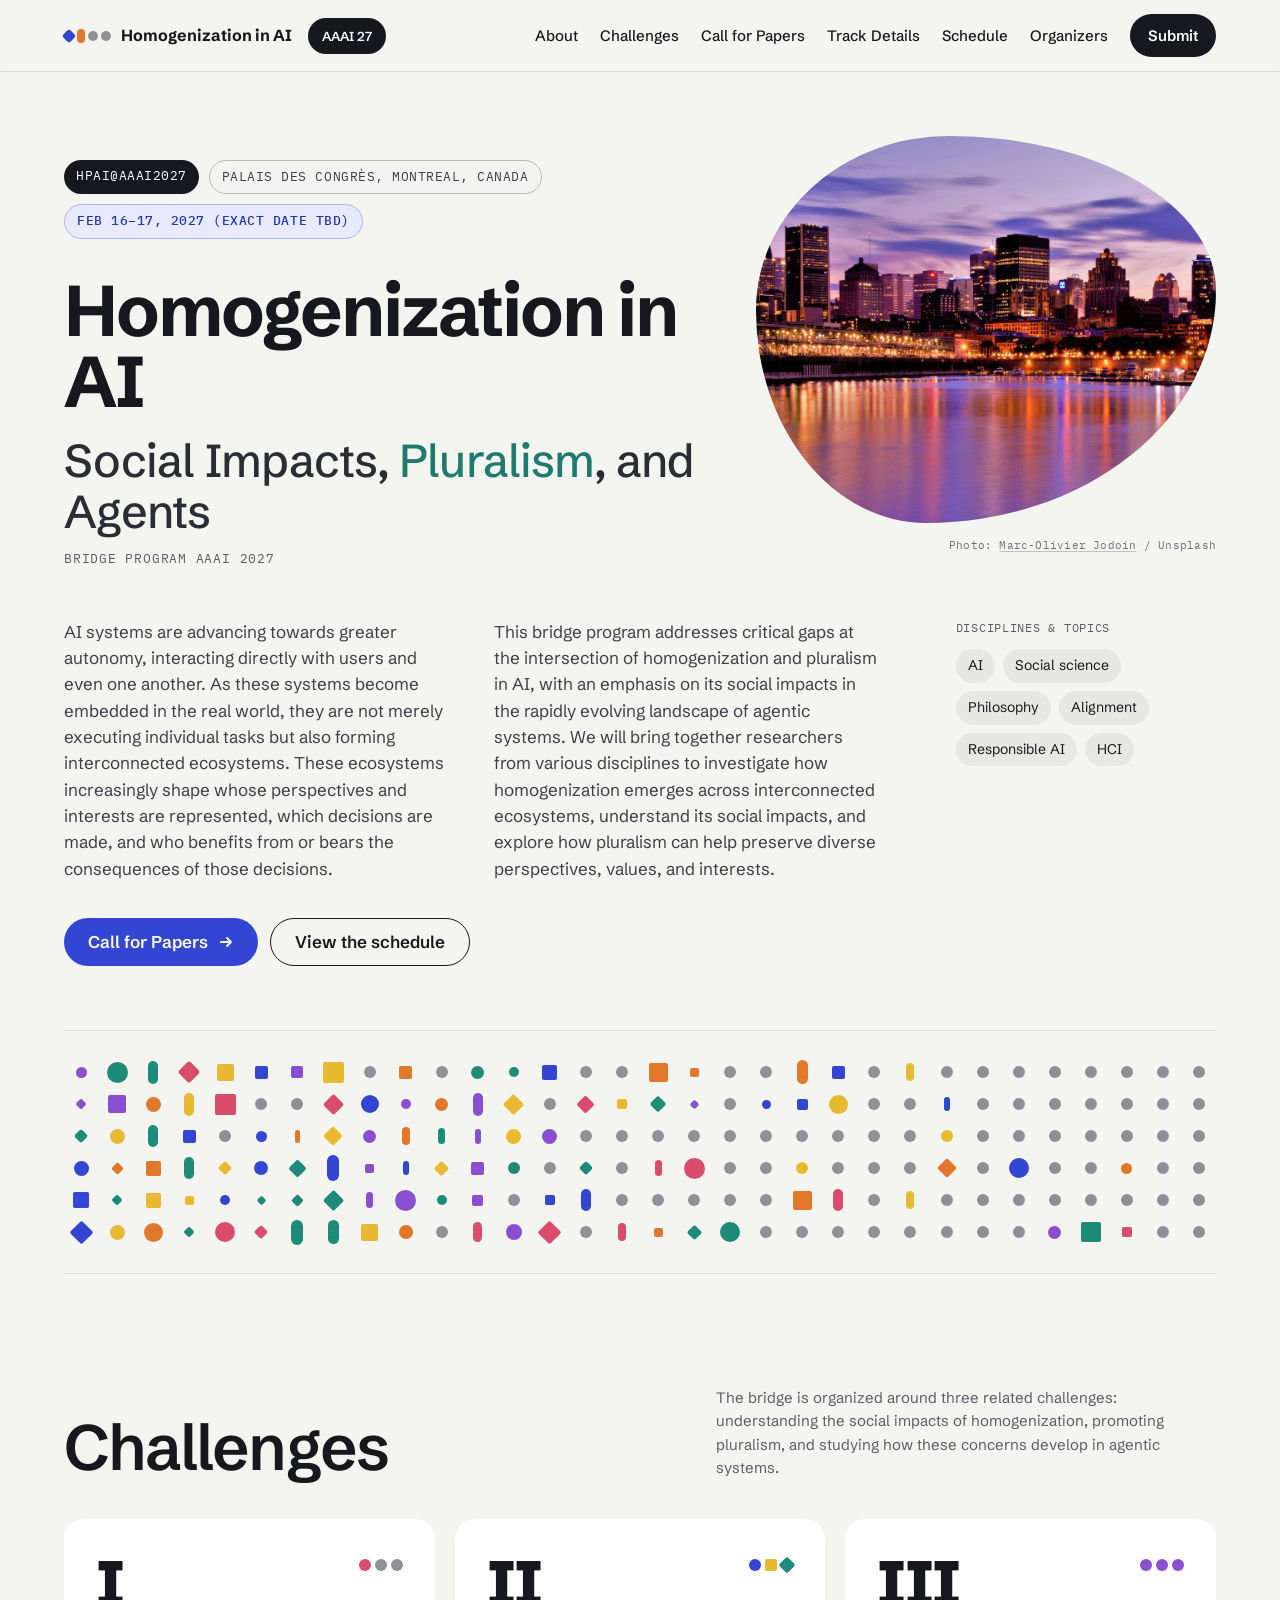
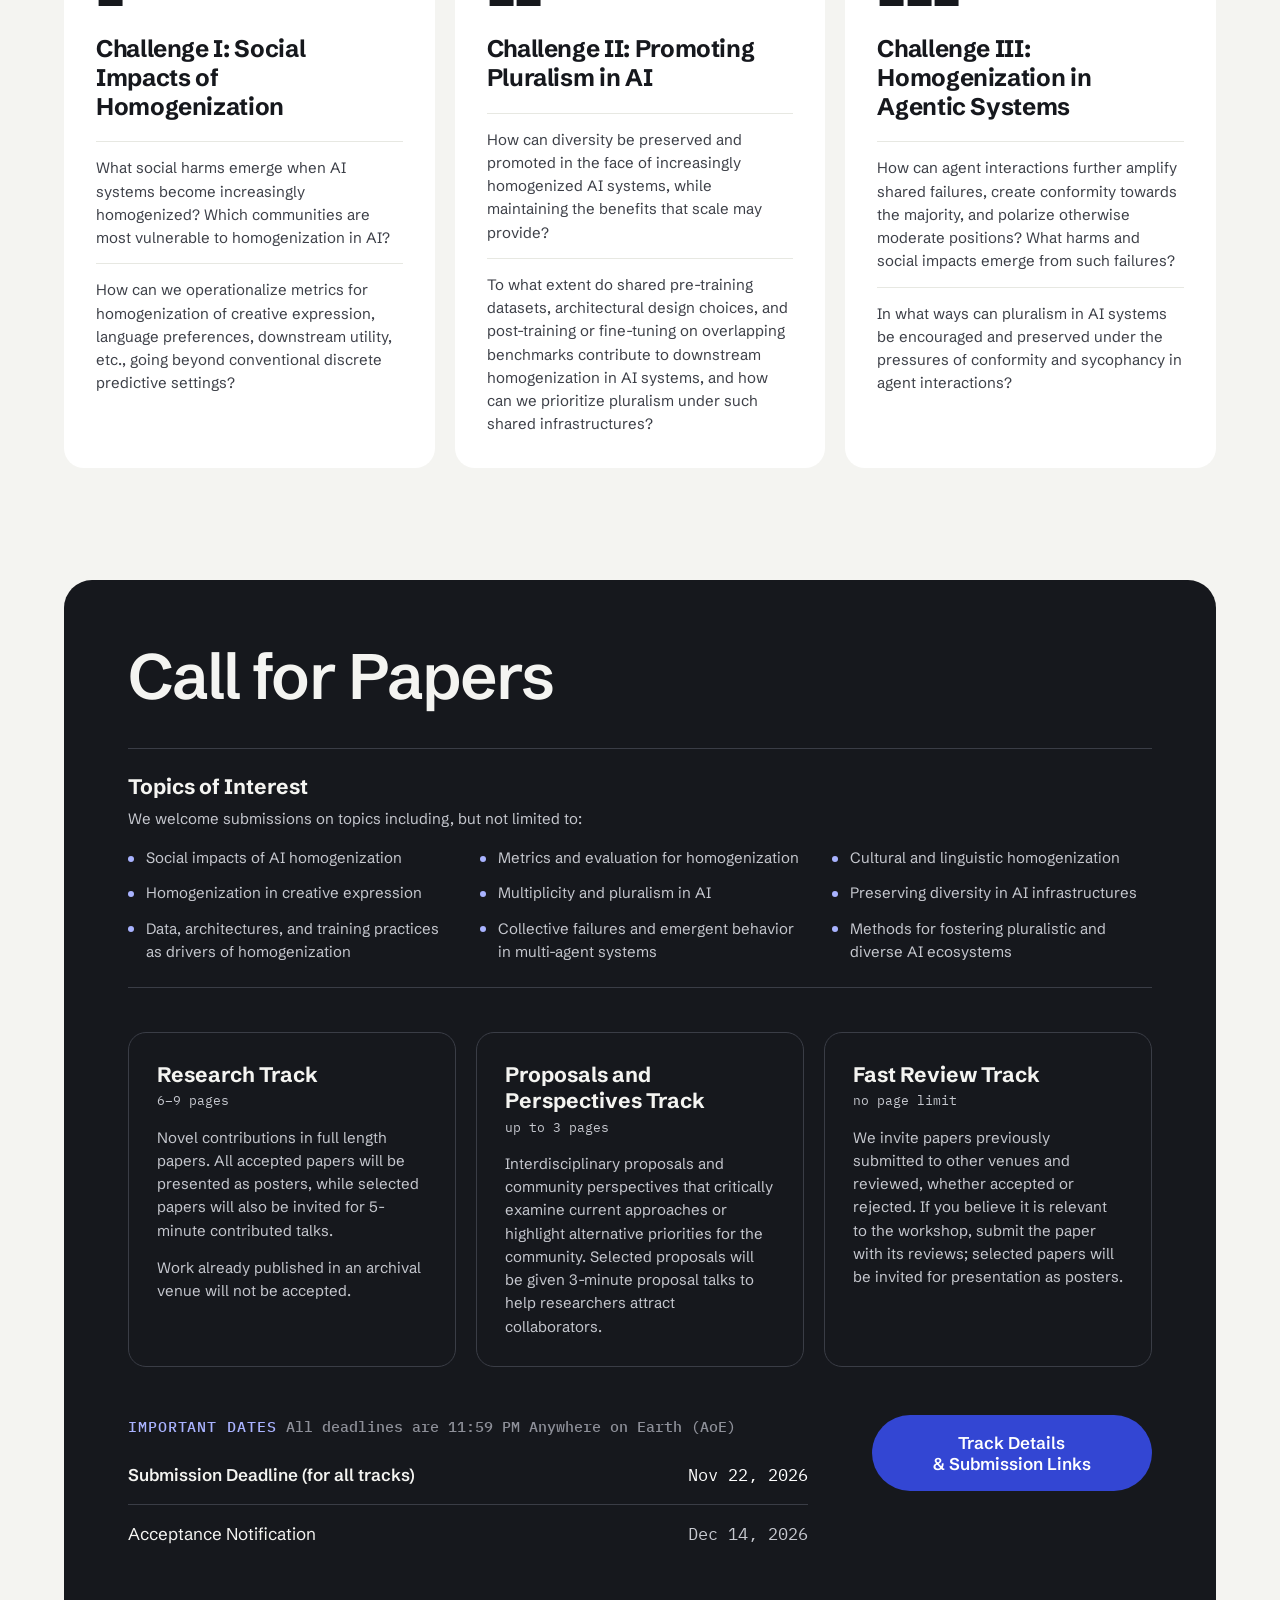
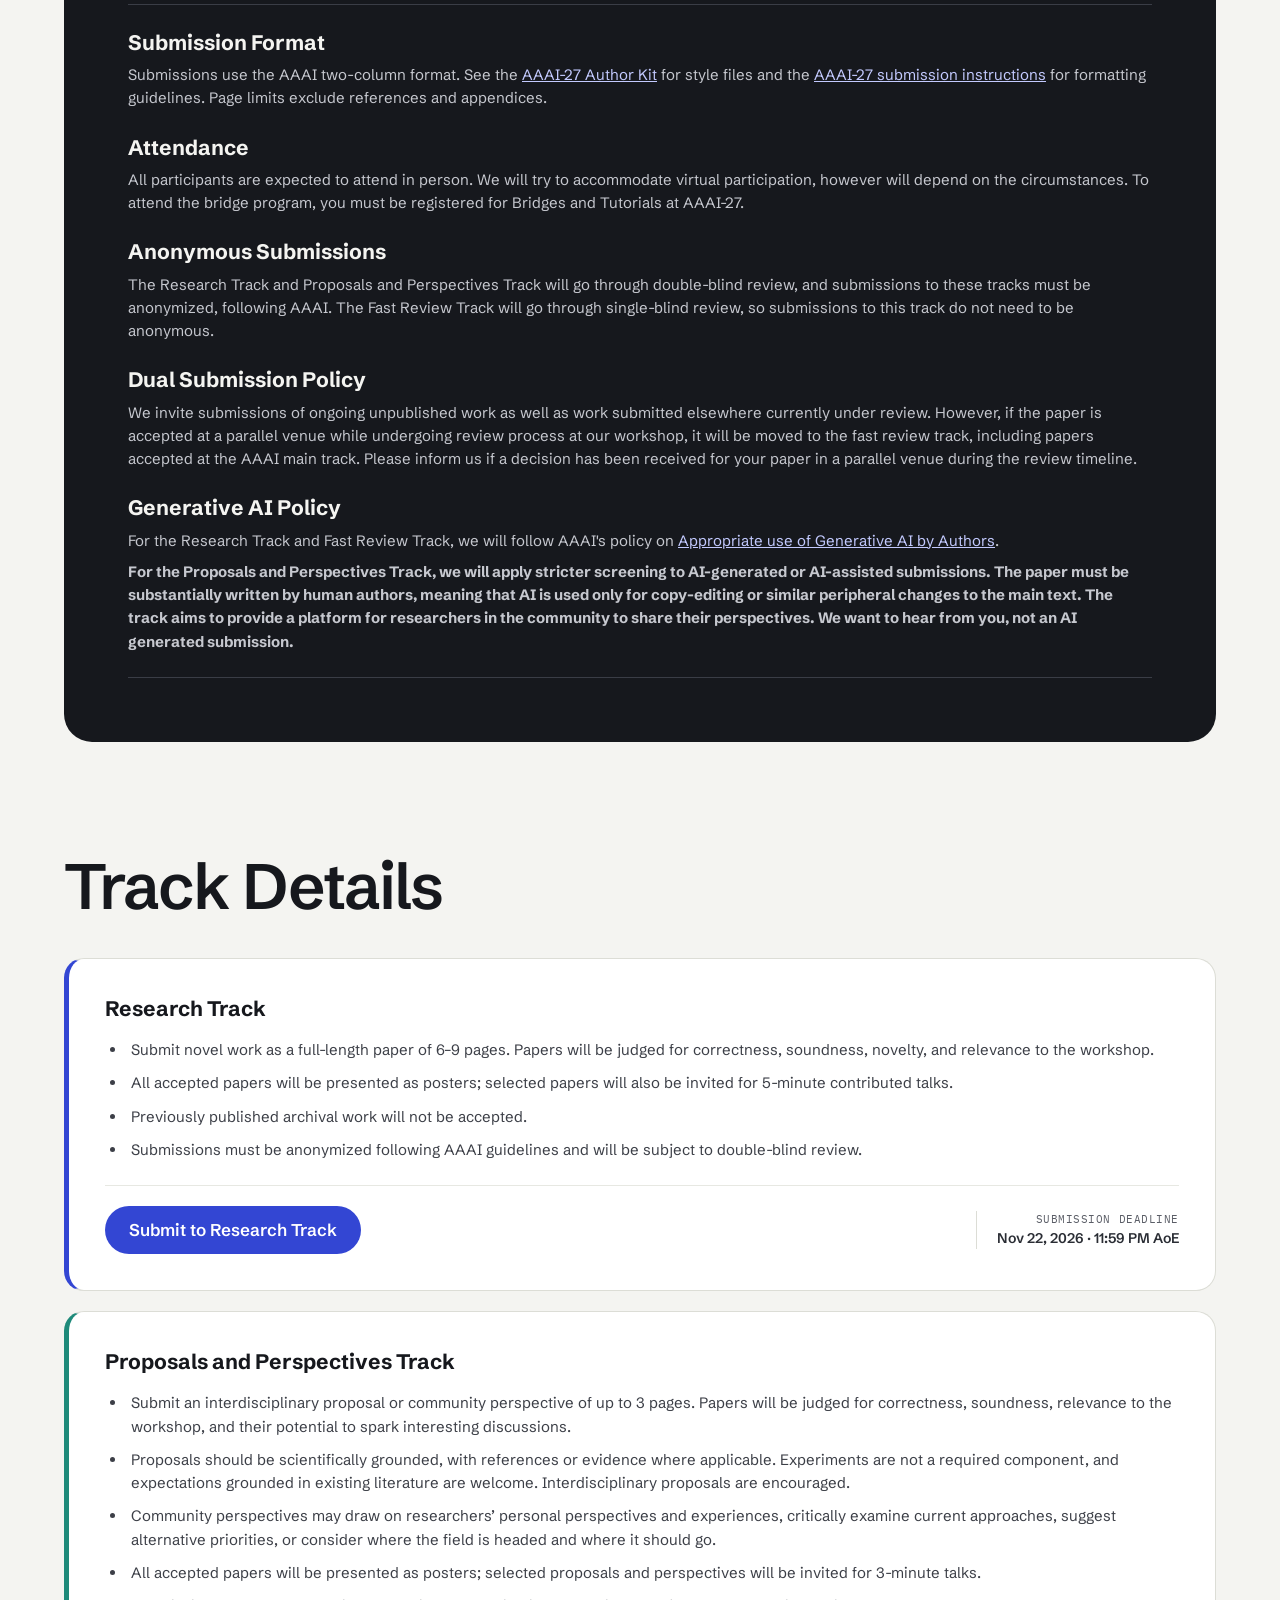
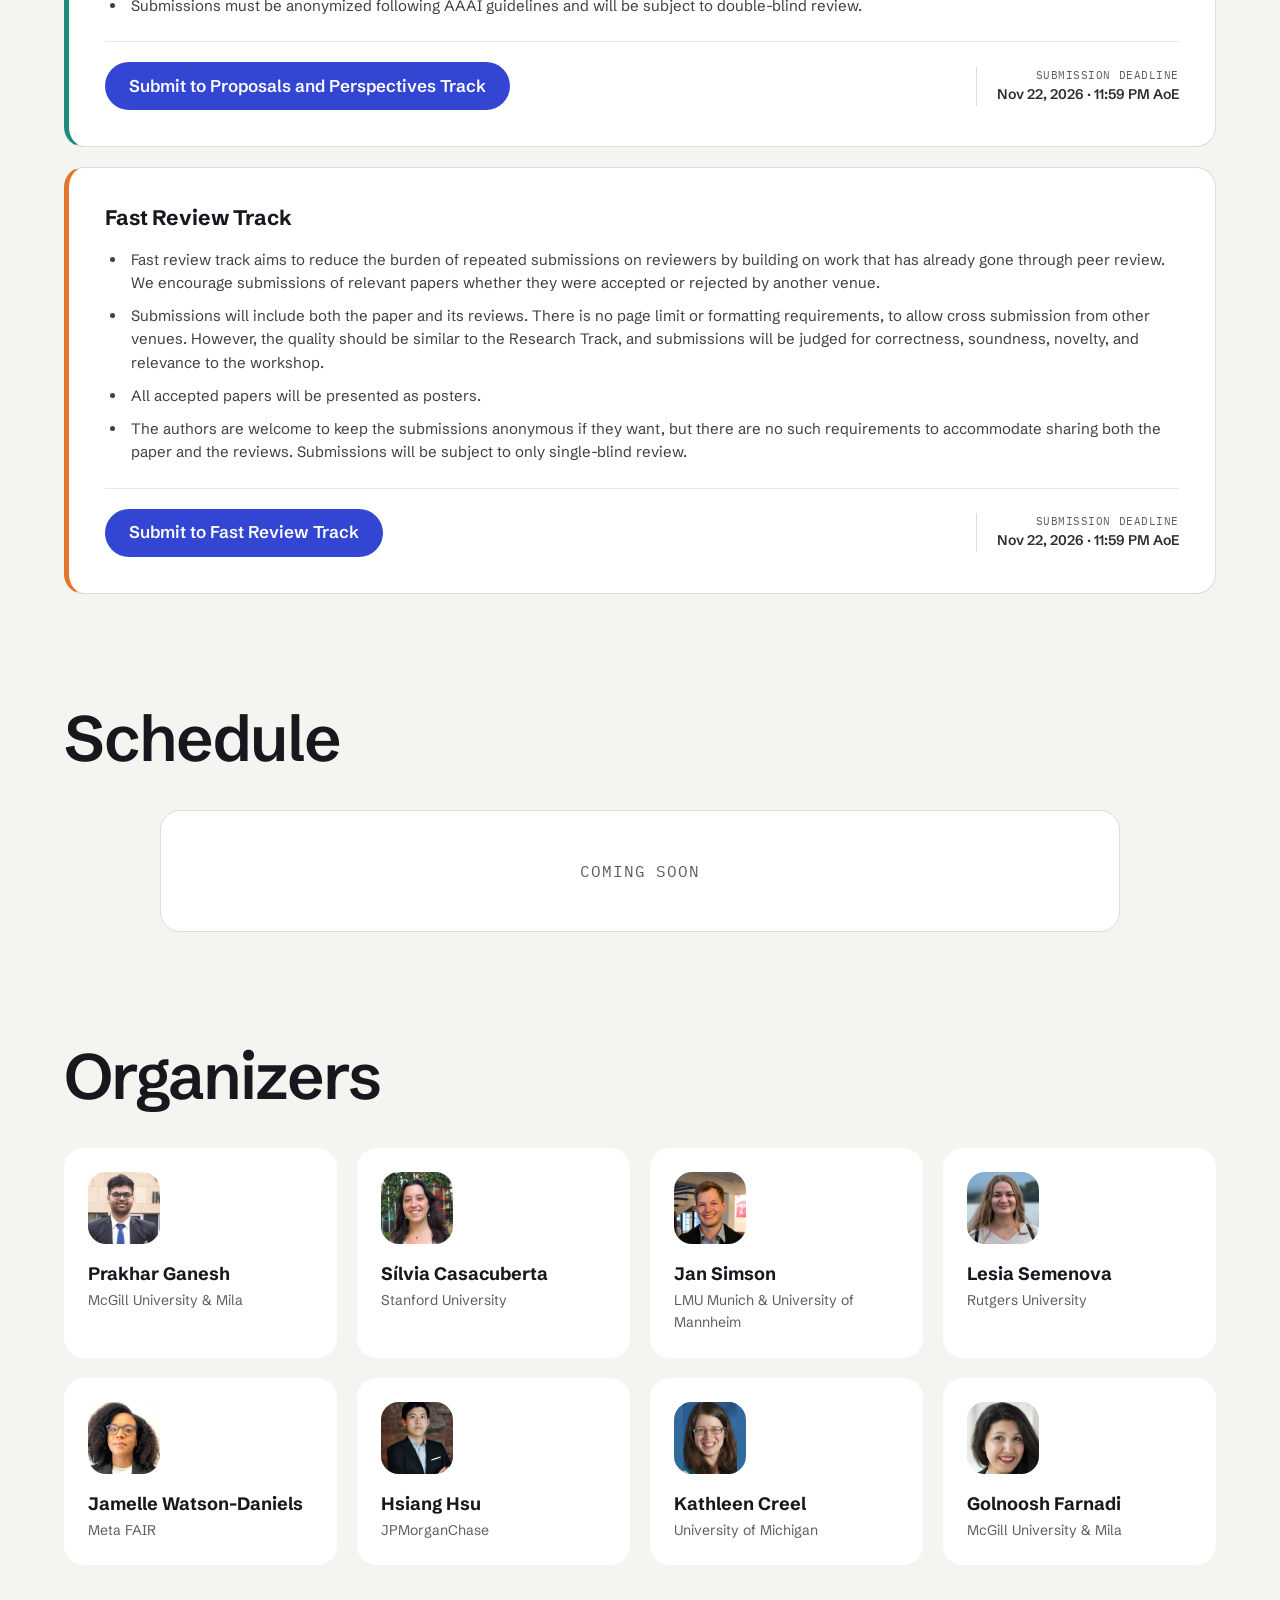
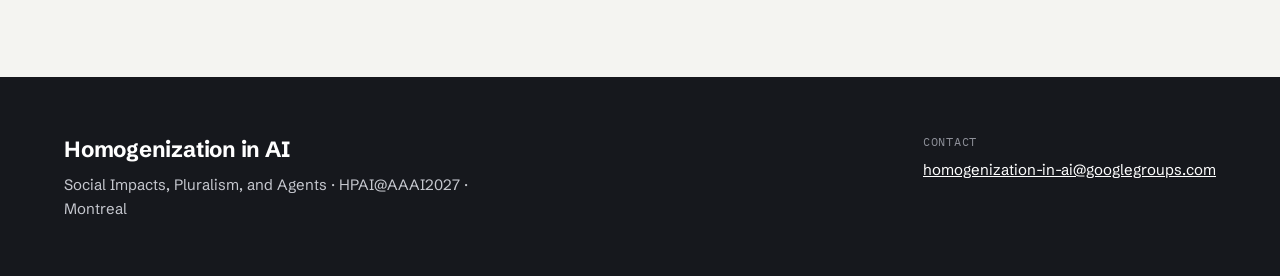
==== commit 713a7f78: "Include fast review in generative AI policy Co-authored-by: Copilot <223556219+Copilot@users.noreply" ====
--- a/aaai27/index.html
+++ b/aaai27/index.html
@@ -224,7 +224,7 @@
       </div>
       <div class="generative-ai-policy">
         <h3>Generative AI Policy</h3>
-        <p>For the Research Track, we will follow AAAI's policy on <a href="https://aaai.org/conference/aaai/aaai-27/main-technical-track-call/">Appropriate use of Generative AI by Authors</a>.</p>
+        <p>For the Research Track and Fast Review Track, we will follow AAAI's policy on <a href="https://aaai.org/conference/aaai/aaai-27/main-technical-track-call/">Appropriate use of Generative AI by Authors</a>.</p>
         <p><strong>For the Proposals and Perspectives Track, we will apply stricter screening to AI-generated or AI-assisted submissions. The paper must be substantially written by human authors, meaning that AI is used only for copy-editing or similar peripheral changes to the main text. The track aims to provide a platform for researchers in the community to share their perspectives. We want to hear from you, not an AI generated submission.</strong></p>
       </div>
     </div>
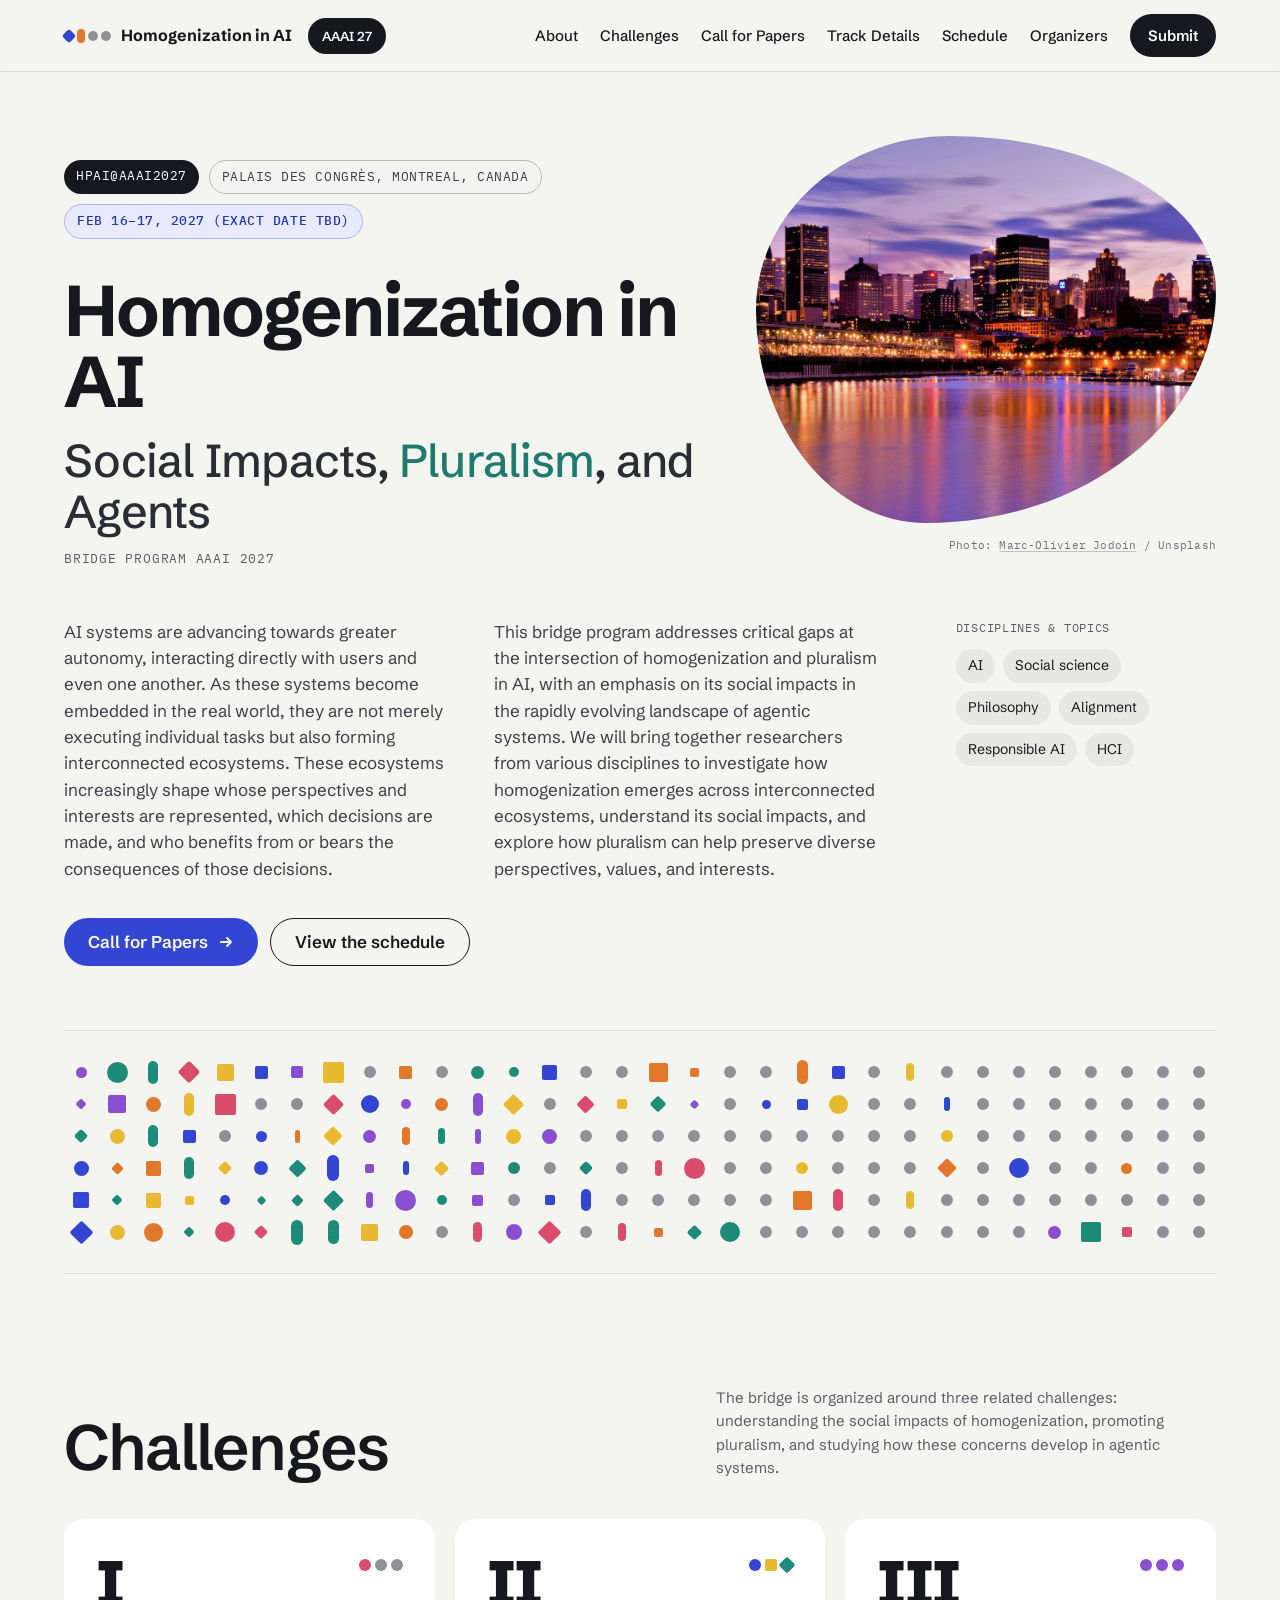
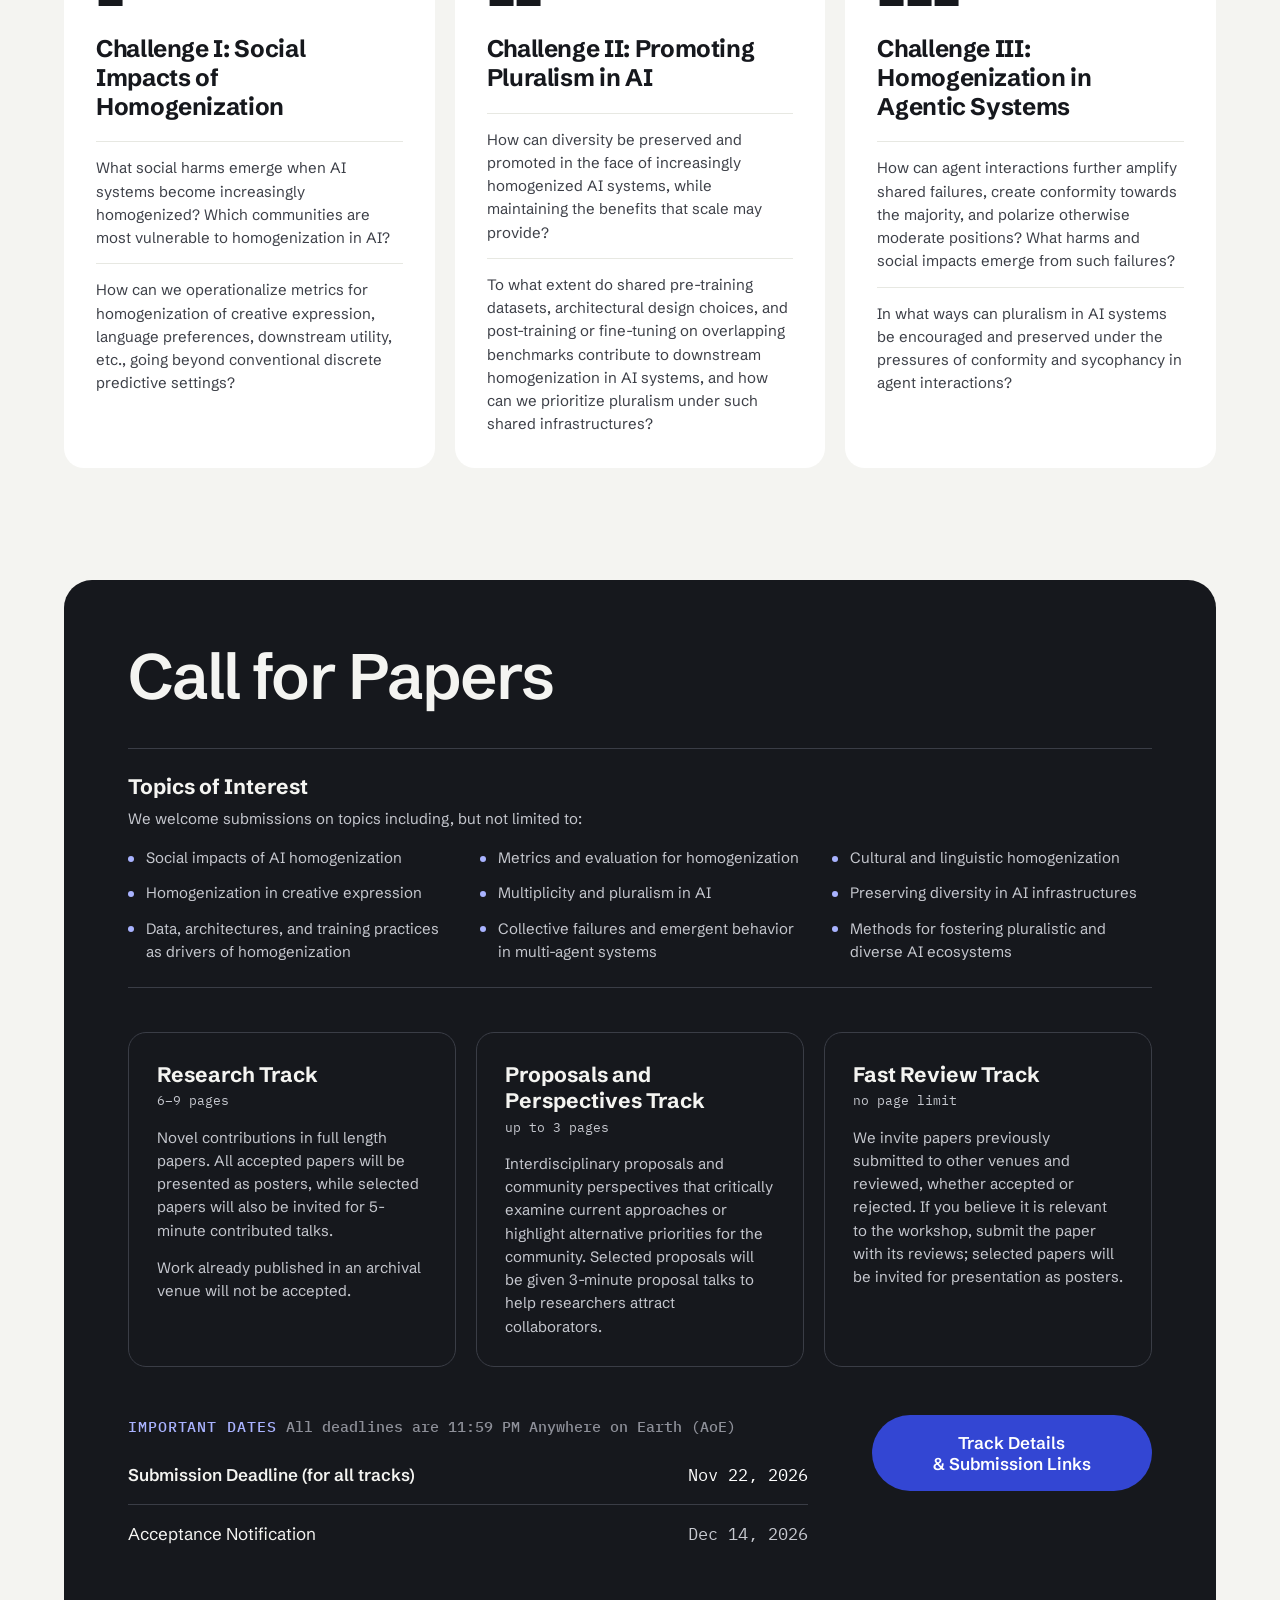
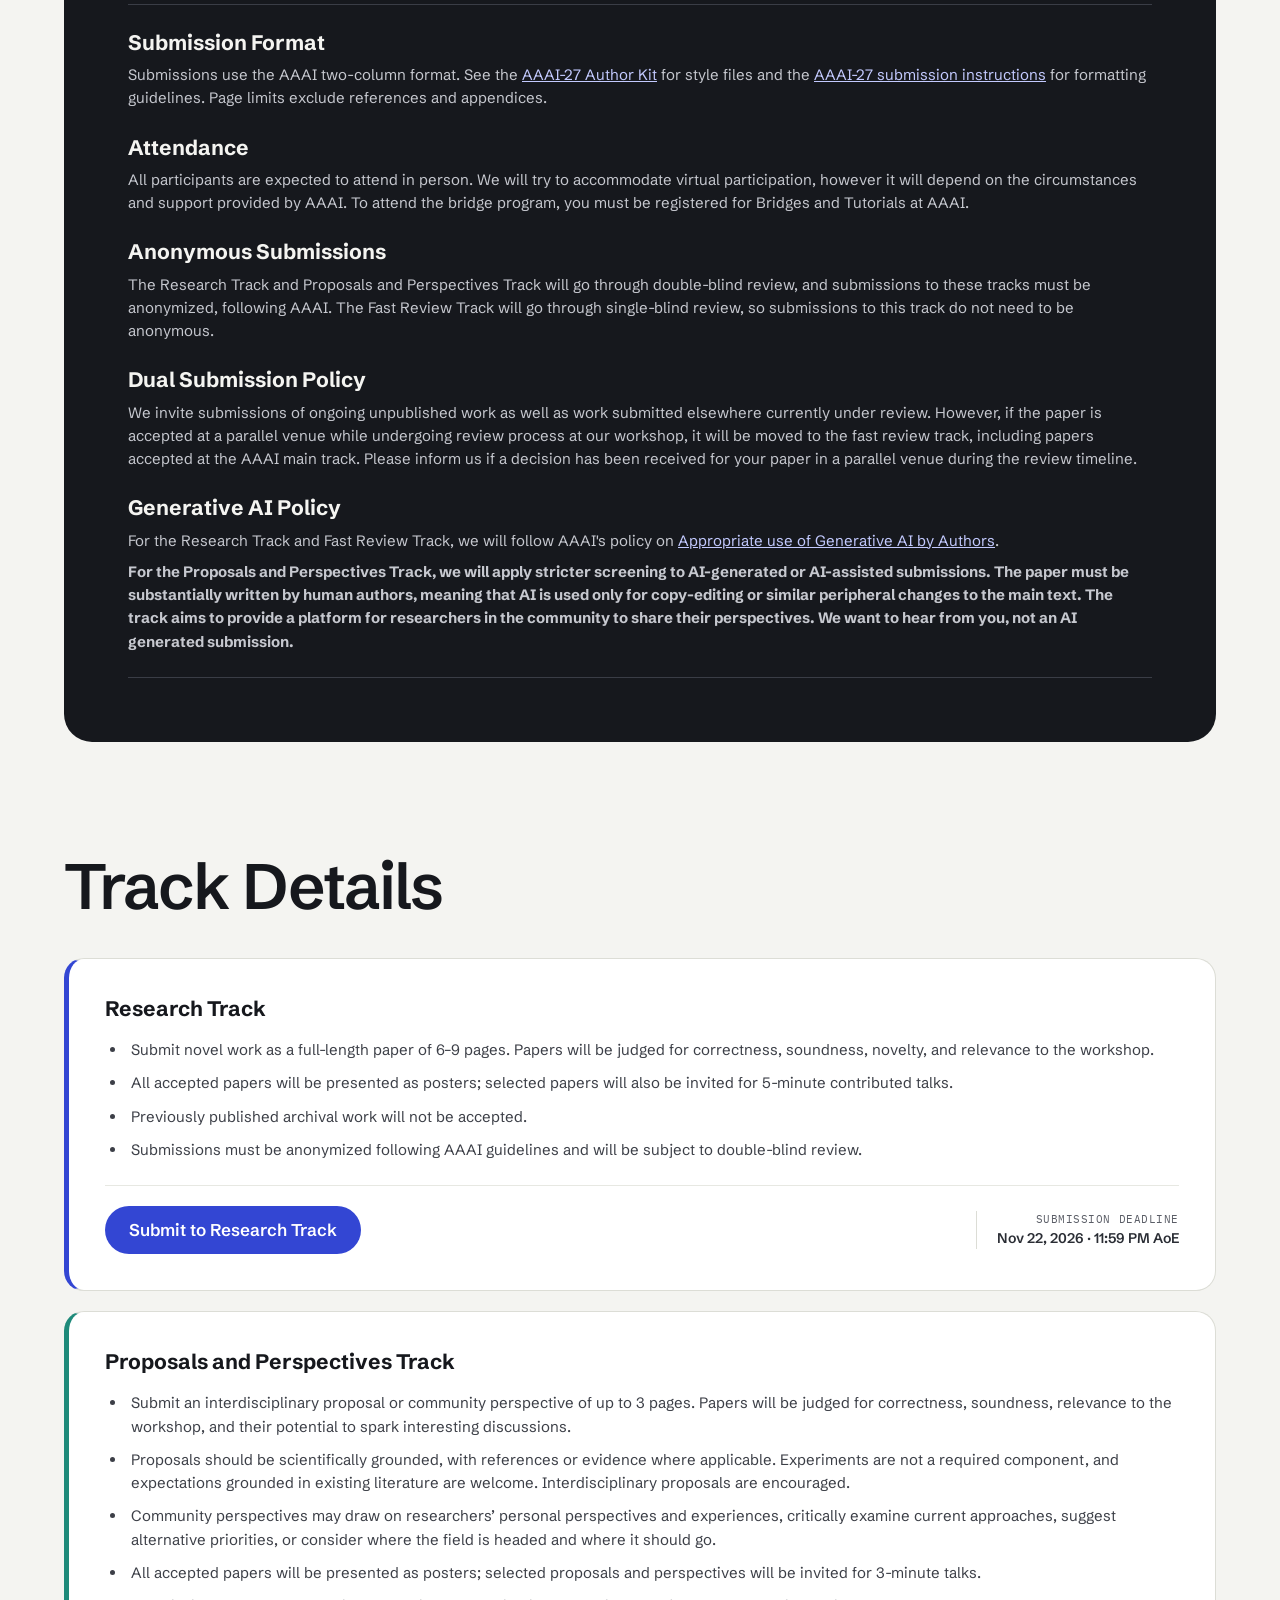
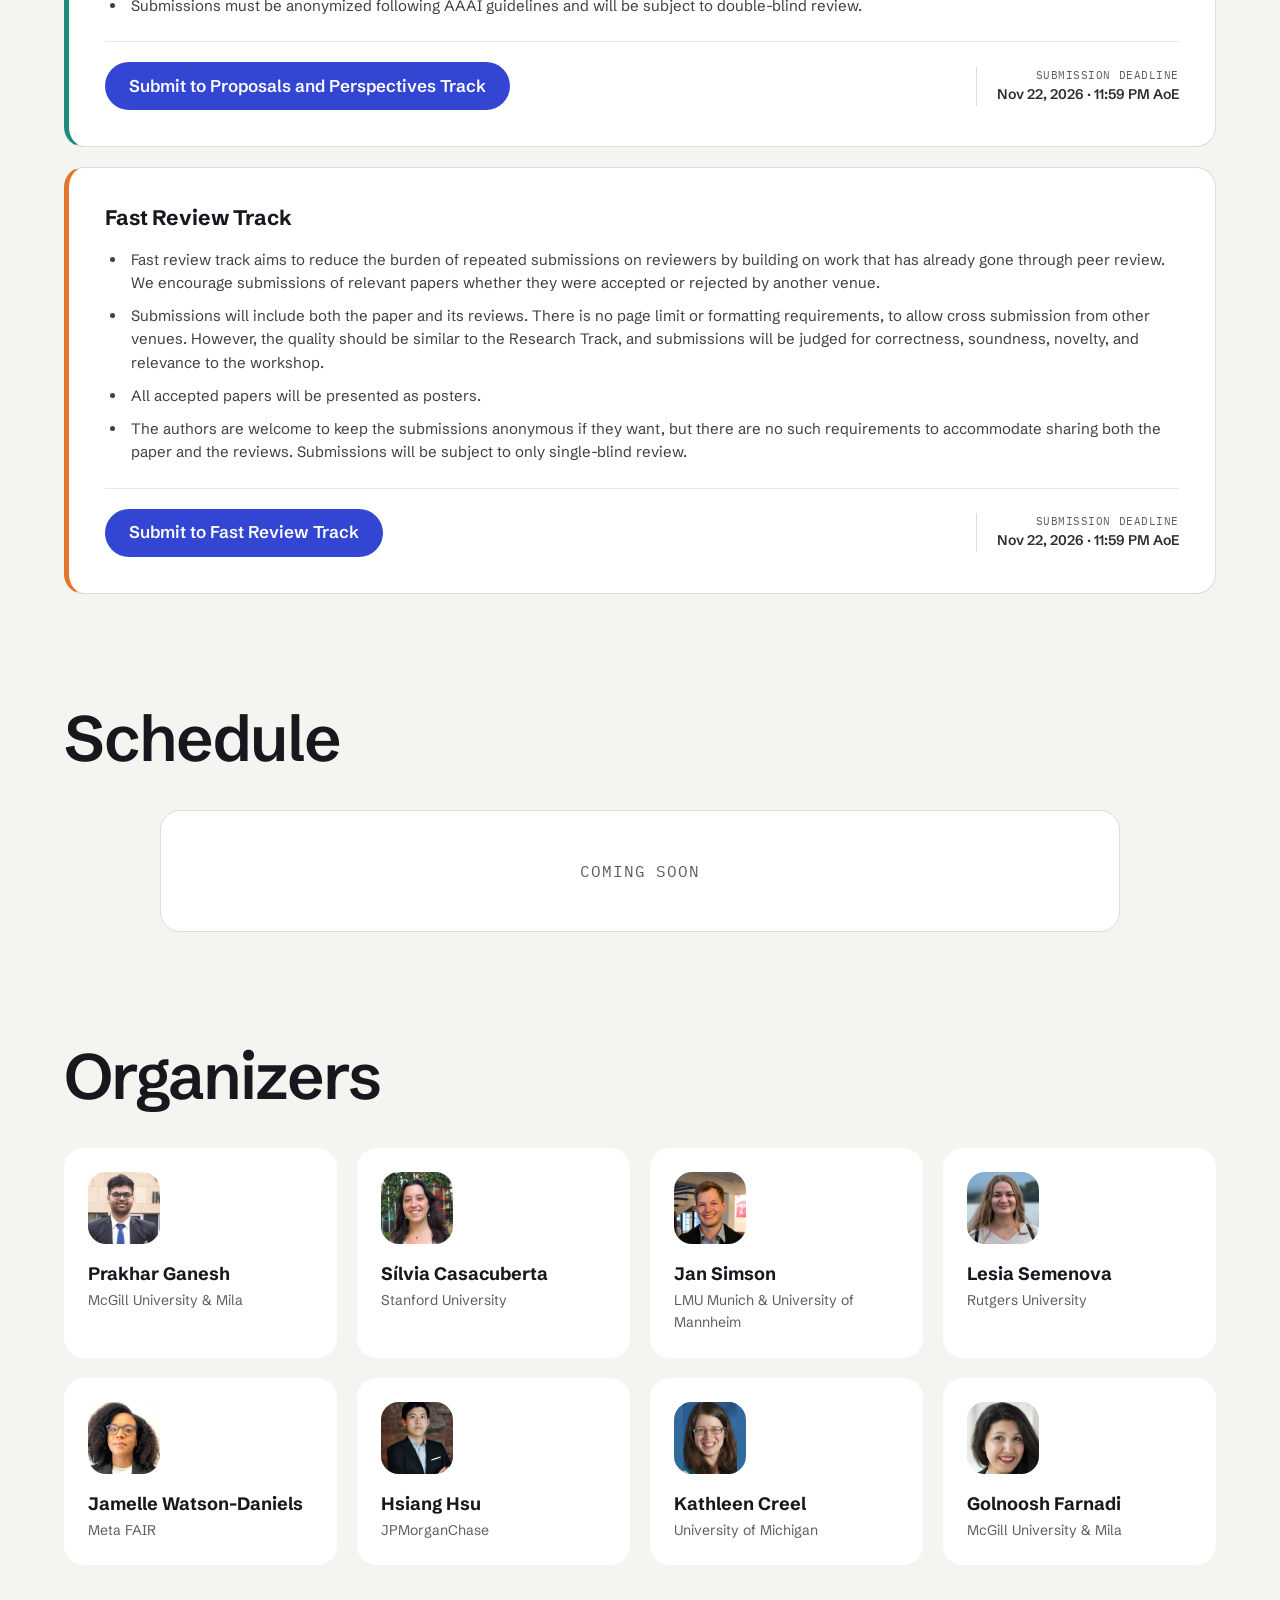
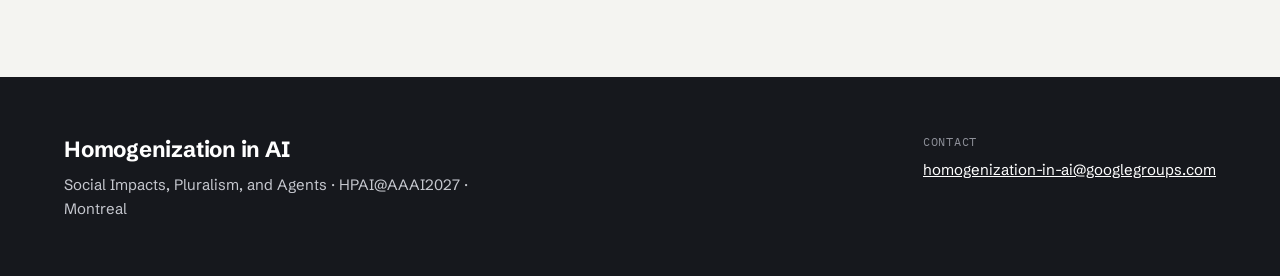
==== commit fb4b50df: "Clarify workshop attendance requirements Co-authored-by: Copilot <223556219+Copilot@users.noreply.gi" ====
--- a/aaai27/index.html
+++ b/aaai27/index.html
@@ -212,7 +212,7 @@
       </div>
       <div class="attendance">
         <h3>Attendance</h3>
-        <p>All participants are expected to attend in person. We will try to accommodate virtual participation, however will depend on the circumstances. To attend the bridge program, you must be registered for Bridges and Tutorials at AAAI-27.</p>
+        <p>All participants are expected to attend in person. We will try to accommodate virtual participation, however it will depend on the circumstances and support provided by AAAI. To attend the bridge program, you must be registered for Bridges and Tutorials at AAAI.</p>
       </div>
       <div class="anonymous-submissions">
         <h3>Anonymous Submissions</h3>
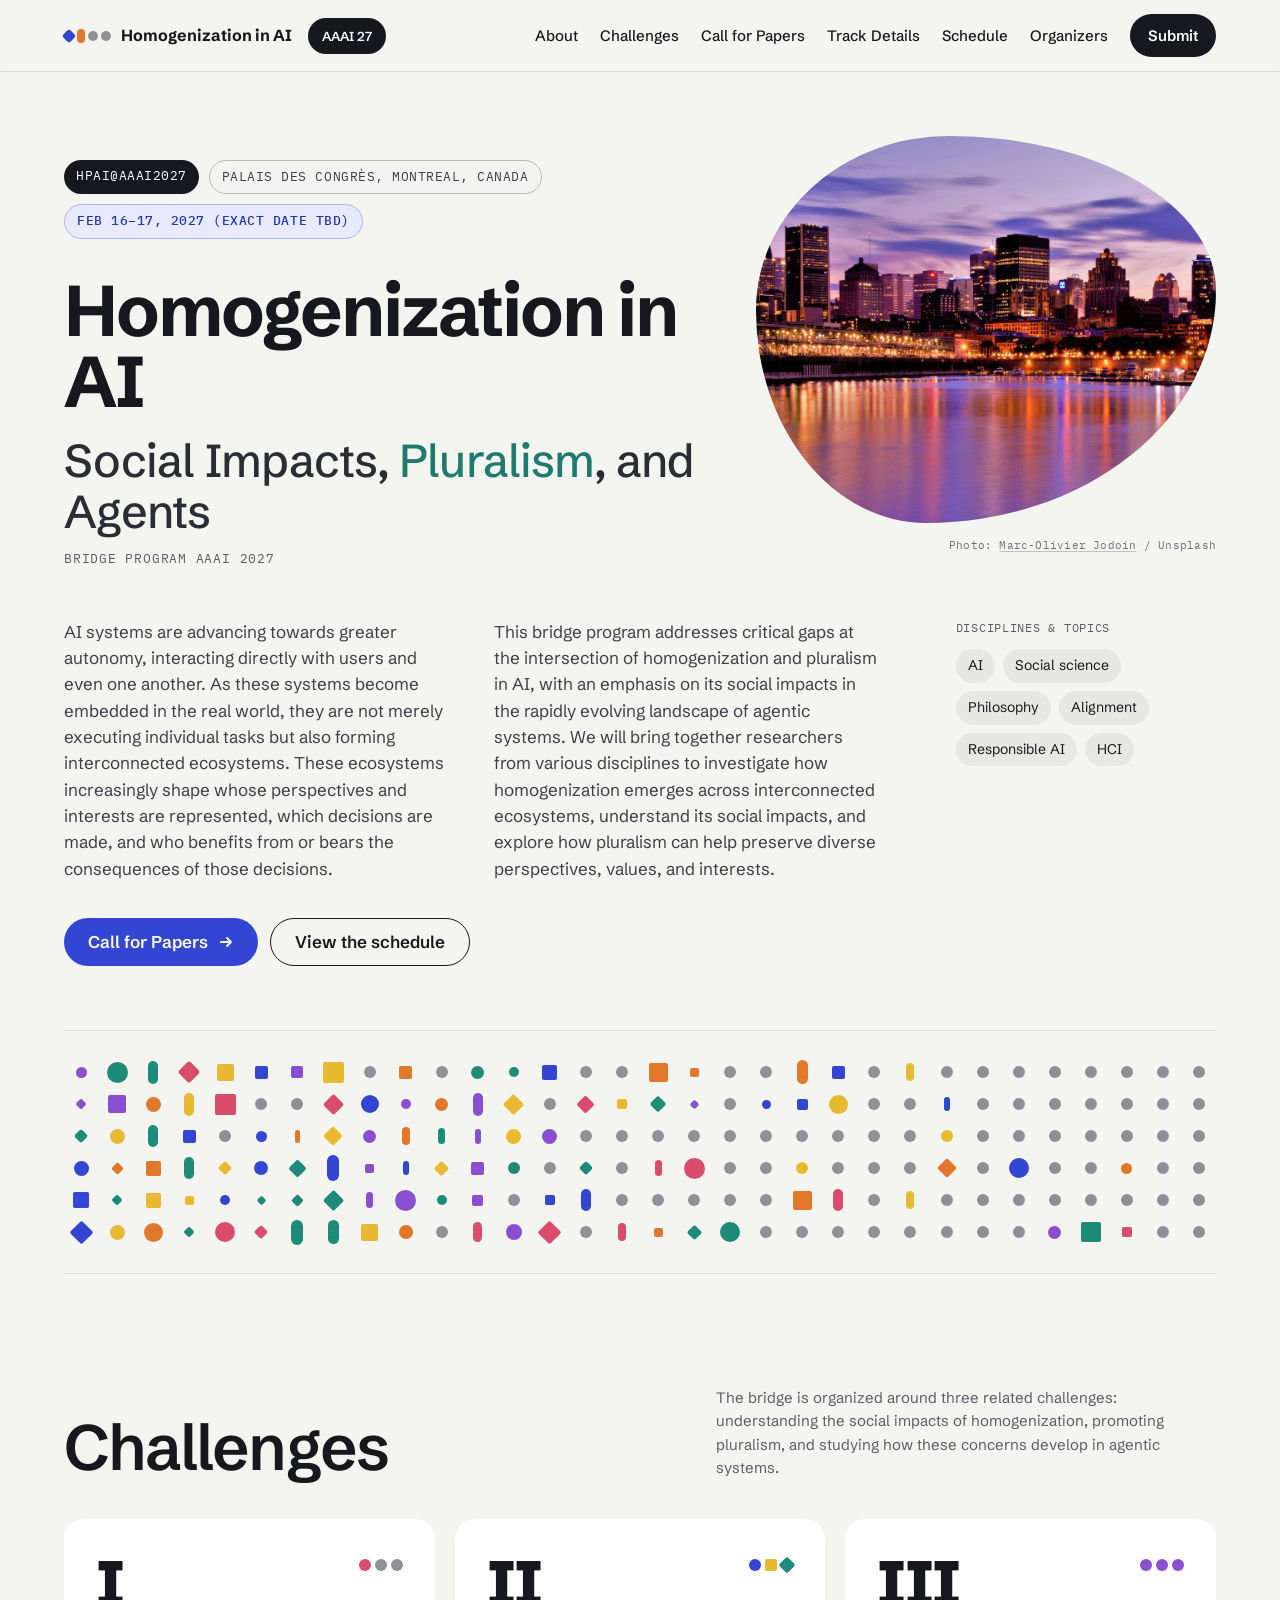
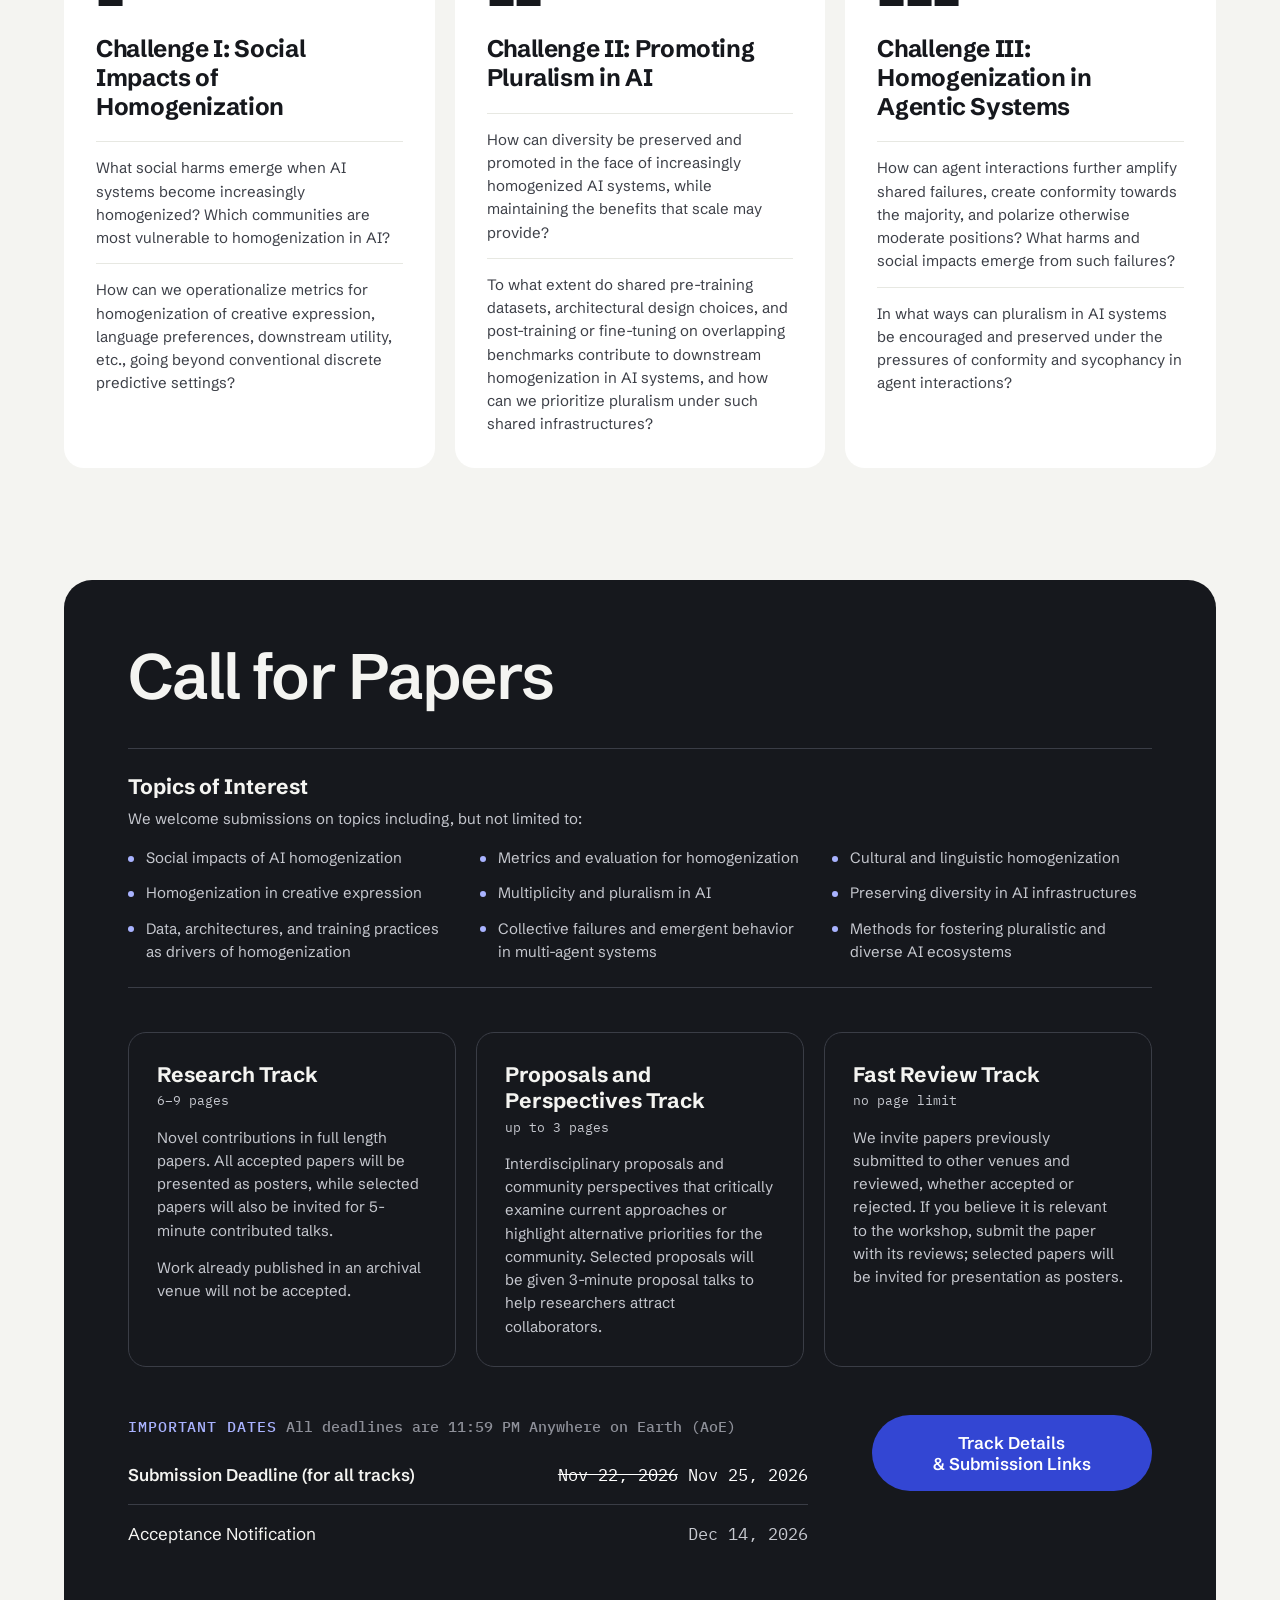
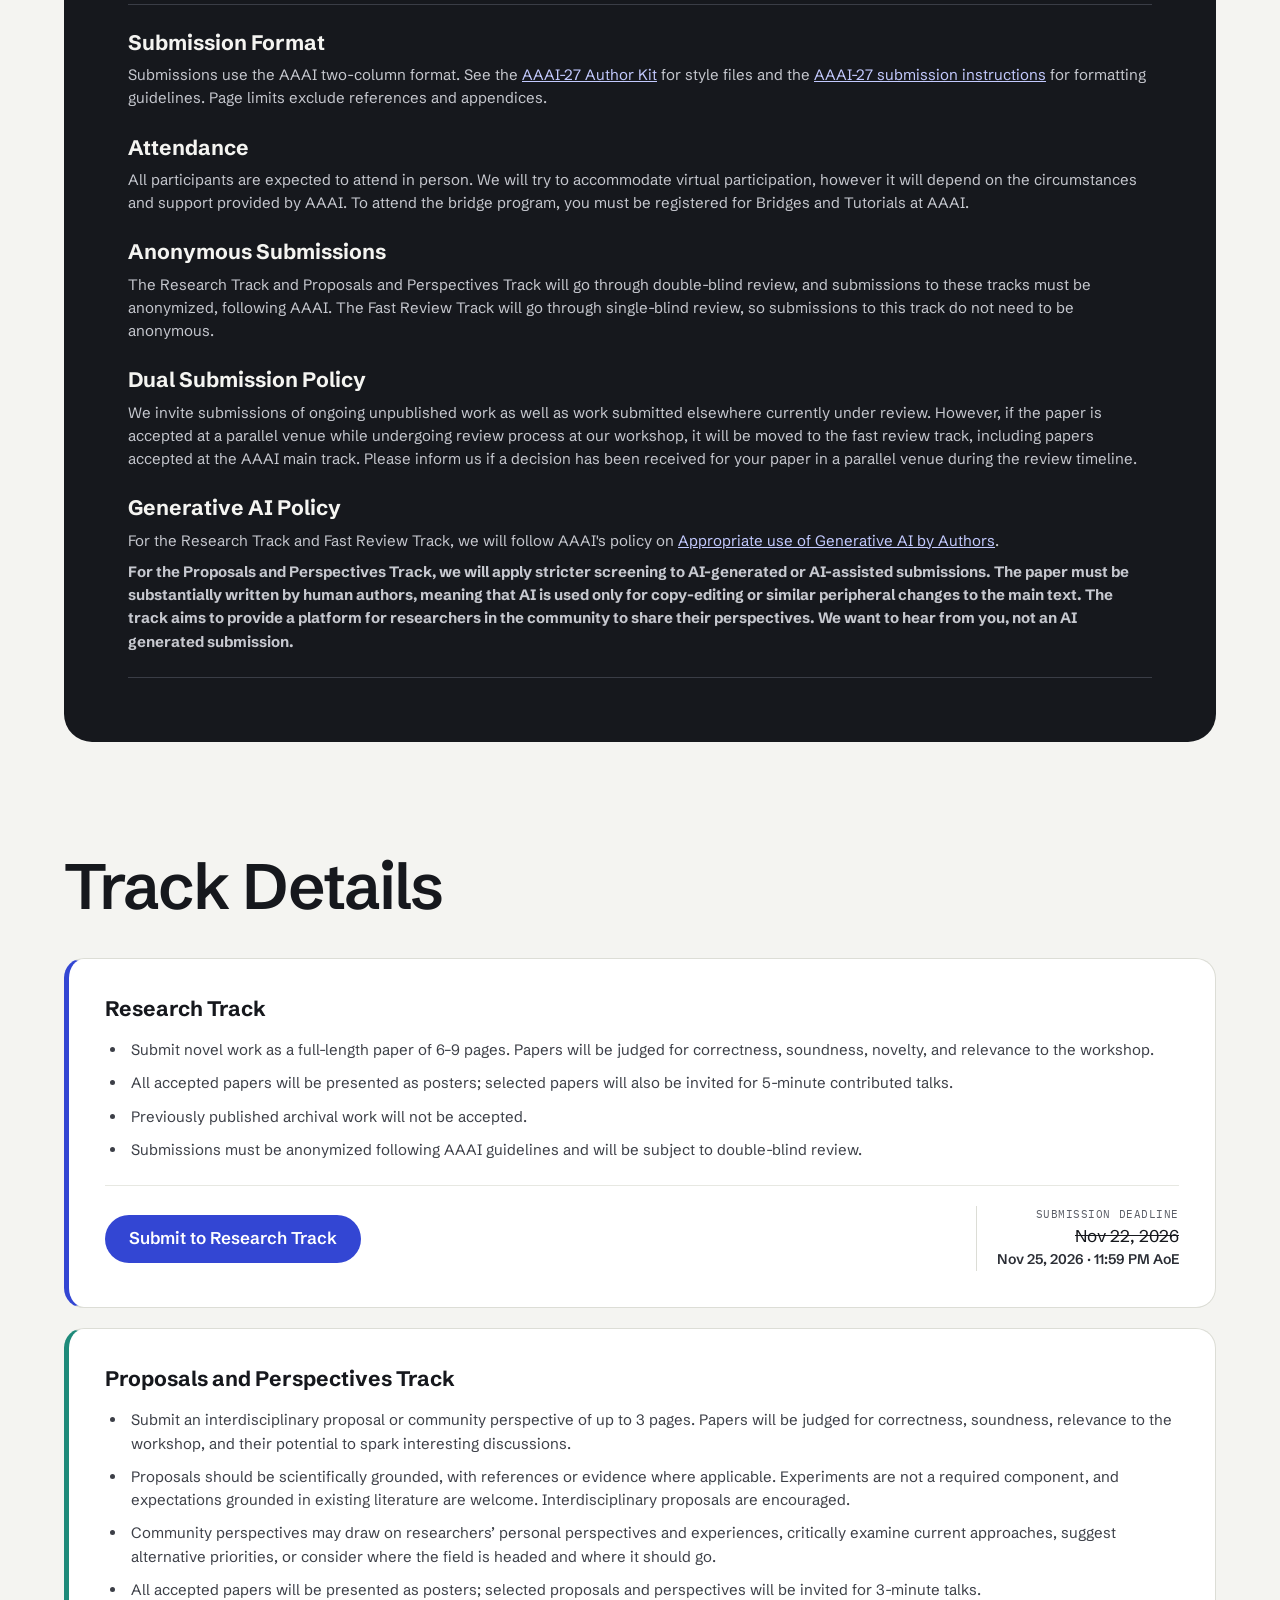
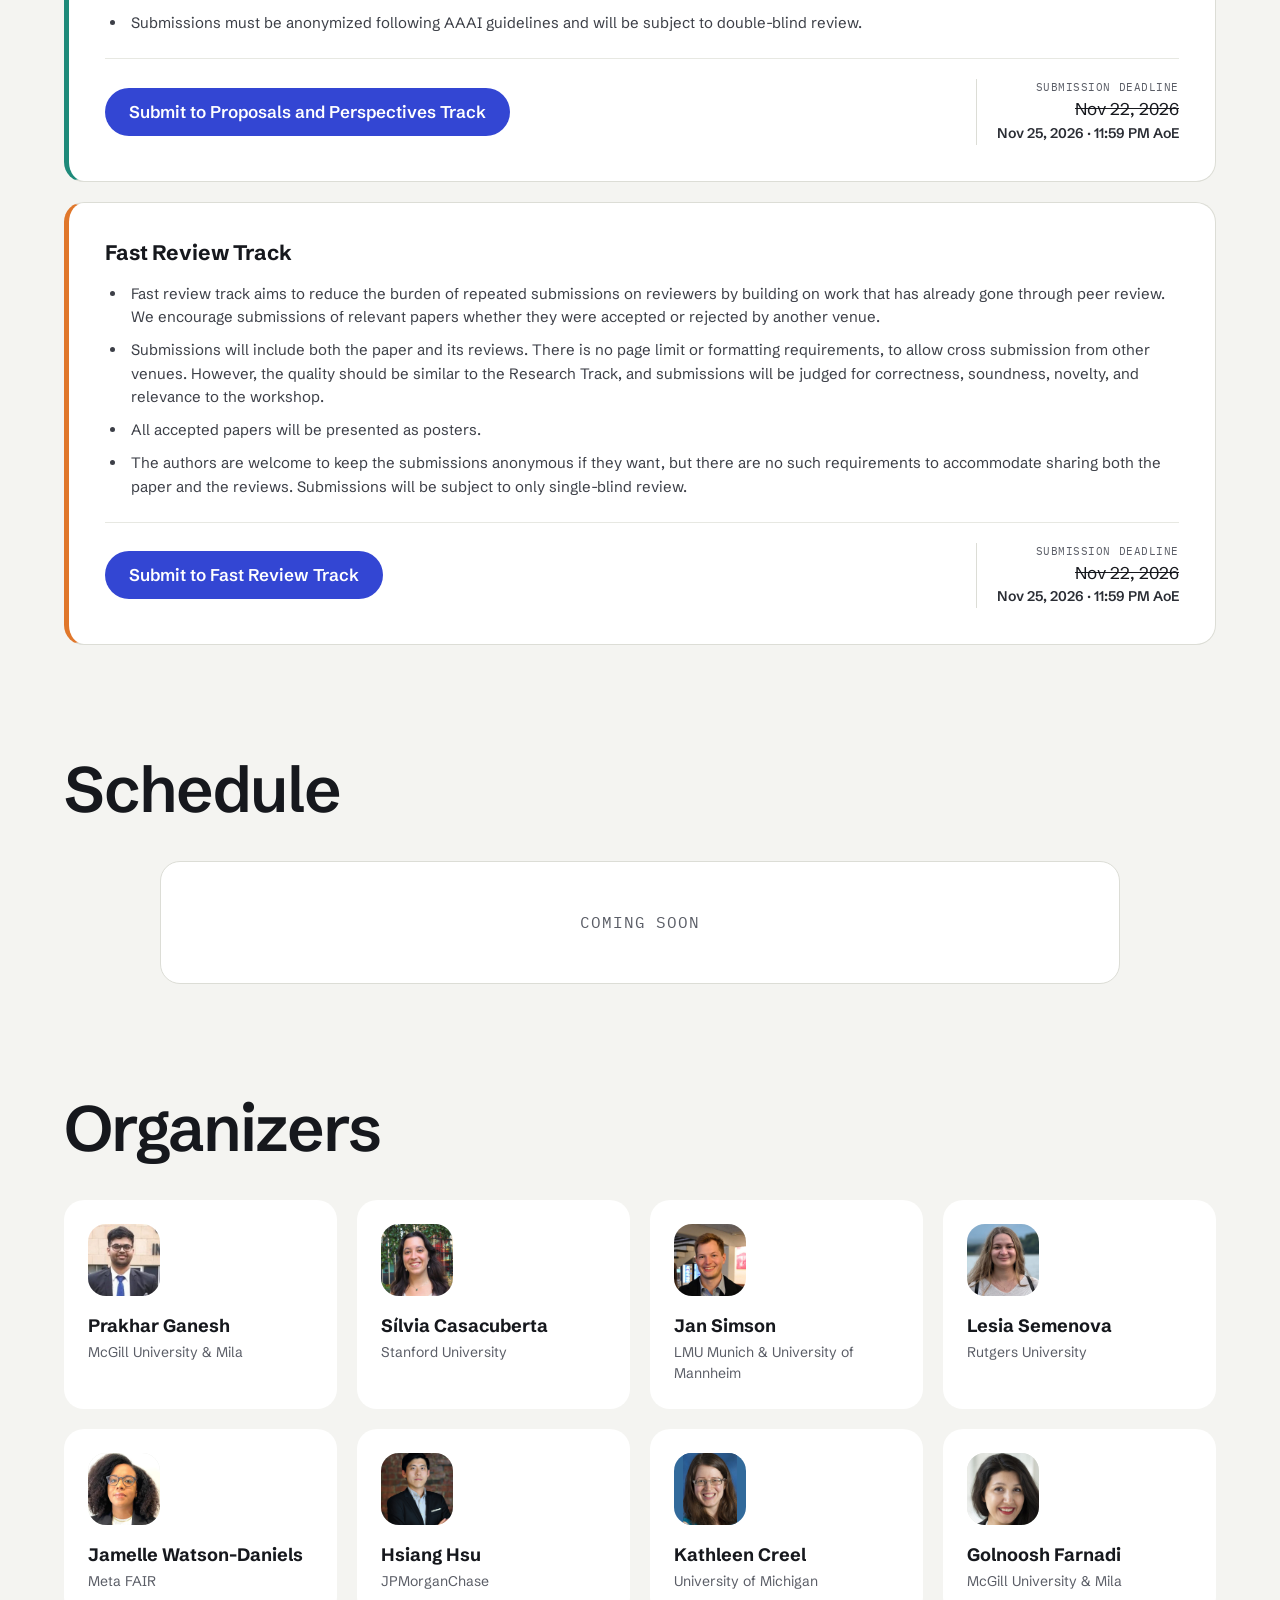
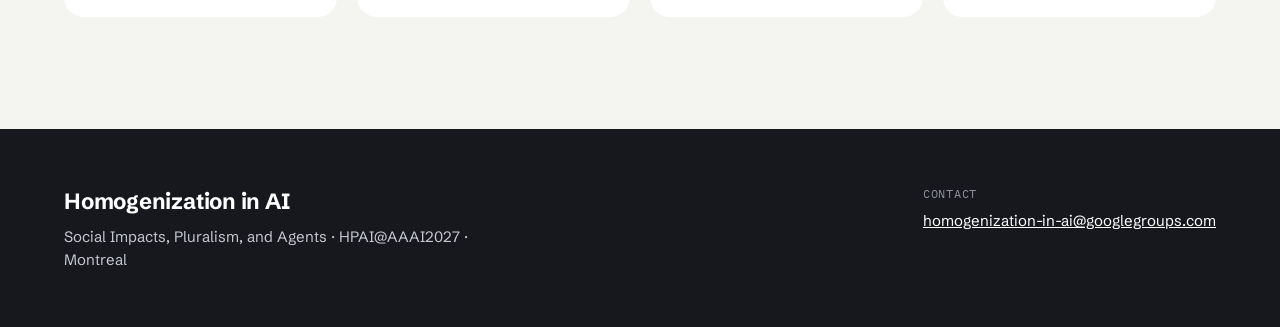
==== commit 65f8000d: "Update submission deadline to November 25 Co-authored-by: Copilot <223556219+Copilot@users.noreply.g" ====
--- a/aaai27/index.html
+++ b/aaai27/index.html
@@ -4,7 +4,7 @@
 <meta charset="utf-8">
 <meta name="viewport" content="width=device-width, initial-scale=1">
 <title>Homogenization in AI — HPAI@AAAI2027</title>
-<meta name="description" content="Homogenization in AI: Social Impacts, Pluralism, and Agents. A bridge program at AAAI 2027 in Montreal, Canada, February 16–17, 2027. Submissions due November 22, 2026.">
+<meta name="description" content="Homogenization in AI: Social Impacts, Pluralism, and Agents. A bridge program at AAAI 2027 in Montreal, Canada, February 16–17, 2027. Submissions due November 25, 2026.">
 <link rel="canonical" href="https://homogenization-in-ai.github.io/aaai27/">
 <meta name="theme-color" content="#F4F4F1">
 
@@ -14,20 +14,20 @@
 <meta property="og:locale" content="en_US">
 <meta property="og:url" content="https://homogenization-in-ai.github.io/aaai27/">
 <meta property="og:title" content="Homogenization in AI — HPAI@AAAI2027">
-<meta property="og:description" content="Social Impacts, Pluralism, and Agents. A bridge program at AAAI 2027 in Montreal, Canada. Submissions due November 22, 2026.">
+<meta property="og:description" content="Social Impacts, Pluralism, and Agents. A bridge program at AAAI 2027 in Montreal, Canada. Submissions due November 25, 2026.">
 <meta property="og:image" content="https://homogenization-in-ai.github.io/assets/img/social/og-image.jpg">
 <meta property="og:image:secure_url" content="https://homogenization-in-ai.github.io/assets/img/social/og-image.jpg">
 <meta property="og:image:type" content="image/jpeg">
 <meta property="og:image:width" content="1200">
 <meta property="og:image:height" content="630">
-<meta property="og:image:alt" content="Homogenization in AI: Social Impacts, Pluralism, and Agents. Bridge program at AAAI 2027, February 16–17, 2027, Montreal, Canada. Call for papers deadline November 22, 2026.">
+<meta property="og:image:alt" content="Homogenization in AI: Social Impacts, Pluralism, and Agents. Bridge program at AAAI 2027, February 16–17, 2027, Montreal, Canada. Call for papers deadline November 25, 2026.">
 
 <!-- X / Twitter -->
 <meta name="twitter:card" content="summary_large_image">
 <meta name="twitter:title" content="Homogenization in AI — HPAI@AAAI2027">
-<meta name="twitter:description" content="Social Impacts, Pluralism, and Agents. A bridge program at AAAI 2027 in Montreal, Canada. Submissions due November 22, 2026.">
+<meta name="twitter:description" content="Social Impacts, Pluralism, and Agents. A bridge program at AAAI 2027 in Montreal, Canada. Submissions due November 25, 2026.">
 <meta name="twitter:image" content="https://homogenization-in-ai.github.io/assets/img/social/og-image.jpg">
-<meta name="twitter:image:alt" content="Homogenization in AI: Social Impacts, Pluralism, and Agents. Bridge program at AAAI 2027, February 16–17, 2027, Montreal, Canada. Call for papers deadline November 22, 2026.">
+<meta name="twitter:image:alt" content="Homogenization in AI: Social Impacts, Pluralism, and Agents. Bridge program at AAAI 2027, February 16–17, 2027, Montreal, Canada. Call for papers deadline November 25, 2026.">
 
 <!-- Icons -->
 <link rel="icon" href="../assets/img/favicon.svg" type="image/svg+xml">
@@ -196,7 +196,7 @@
       <div class="dates">
         <h3 class="dates-title">Important dates <span>All deadlines are 11:59 PM Anywhere on Earth (AoE)</span></h3>
         <dl>
-          <div><dt class="strong">Submission Deadline (for all tracks)</dt><dd class="bright">Nov 22, 2026</dd></div>
+          <div><dt class="strong">Submission Deadline (for all tracks)</dt><dd class="bright"><del>Nov 22, 2026</del> <time datetime="2026-11-25">Nov 25, 2026</time></dd></div>
           <div><dt>Acceptance Notification</dt><dd>Dec 14, 2026</dd></div>
         </dl>
       </div>
@@ -249,7 +249,7 @@
         <div class="track-submit-action">
           <a class="btn btn-primary" href="https://openreview.net/group?id=AAAI.org/2027/Bridge/HPAI">Submit to Research Track</a>
         </div>
-        <p class="track-deadline"><span>Submission deadline</span><time datetime="2026-11-22">Nov 22, 2026 · 11:59 PM AoE</time></p>
+        <p class="track-deadline"><span>Submission deadline</span><del>Nov 22, 2026</del> <time datetime="2026-11-25">Nov 25, 2026 · 11:59 PM AoE</time></p>
       </div>
     </article>
     <article class="track-detail">
@@ -265,7 +265,7 @@
         <div class="track-submit-action">
           <a class="btn btn-primary" href="https://openreview.net/group?id=AAAI.org/2027/Bridge/HPAI">Submit to Proposals and Perspectives Track</a>
         </div>
-        <p class="track-deadline"><span>Submission deadline</span><time datetime="2026-11-22">Nov 22, 2026 · 11:59 PM AoE</time></p>
+        <p class="track-deadline"><span>Submission deadline</span><del>Nov 22, 2026</del> <time datetime="2026-11-25">Nov 25, 2026 · 11:59 PM AoE</time></p>
       </div>
     </article>
     <article class="track-detail">
@@ -280,7 +280,7 @@
         <div class="track-submit-action">
           <a class="btn btn-primary" href="https://forms.gle/WRefzoxbhkUyn3qh9">Submit to Fast Review Track</a>
         </div>
-        <p class="track-deadline"><span>Submission deadline</span><time datetime="2026-11-22">Nov 22, 2026 · 11:59 PM AoE</time></p>
+        <p class="track-deadline"><span>Submission deadline</span><del>Nov 22, 2026</del> <time datetime="2026-11-25">Nov 25, 2026 · 11:59 PM AoE</time></p>
       </div>
     </article>
   </div>
